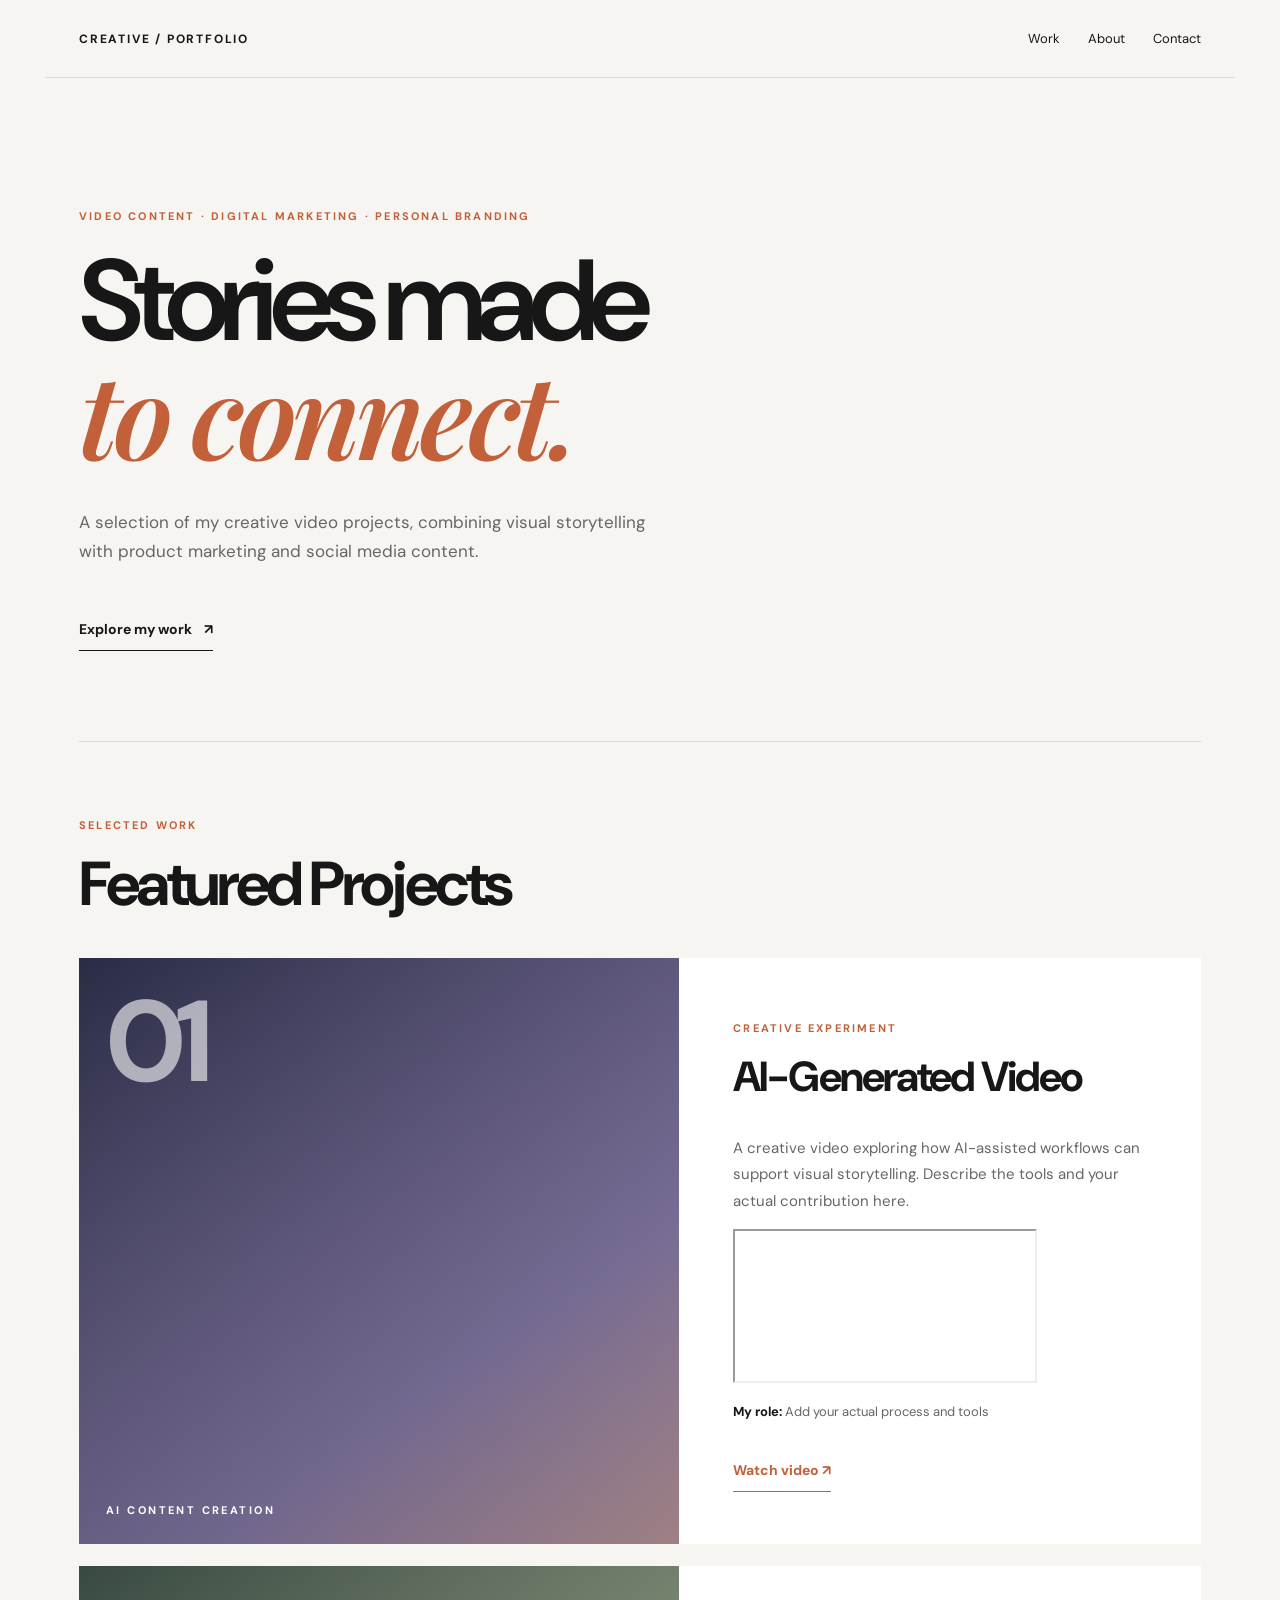
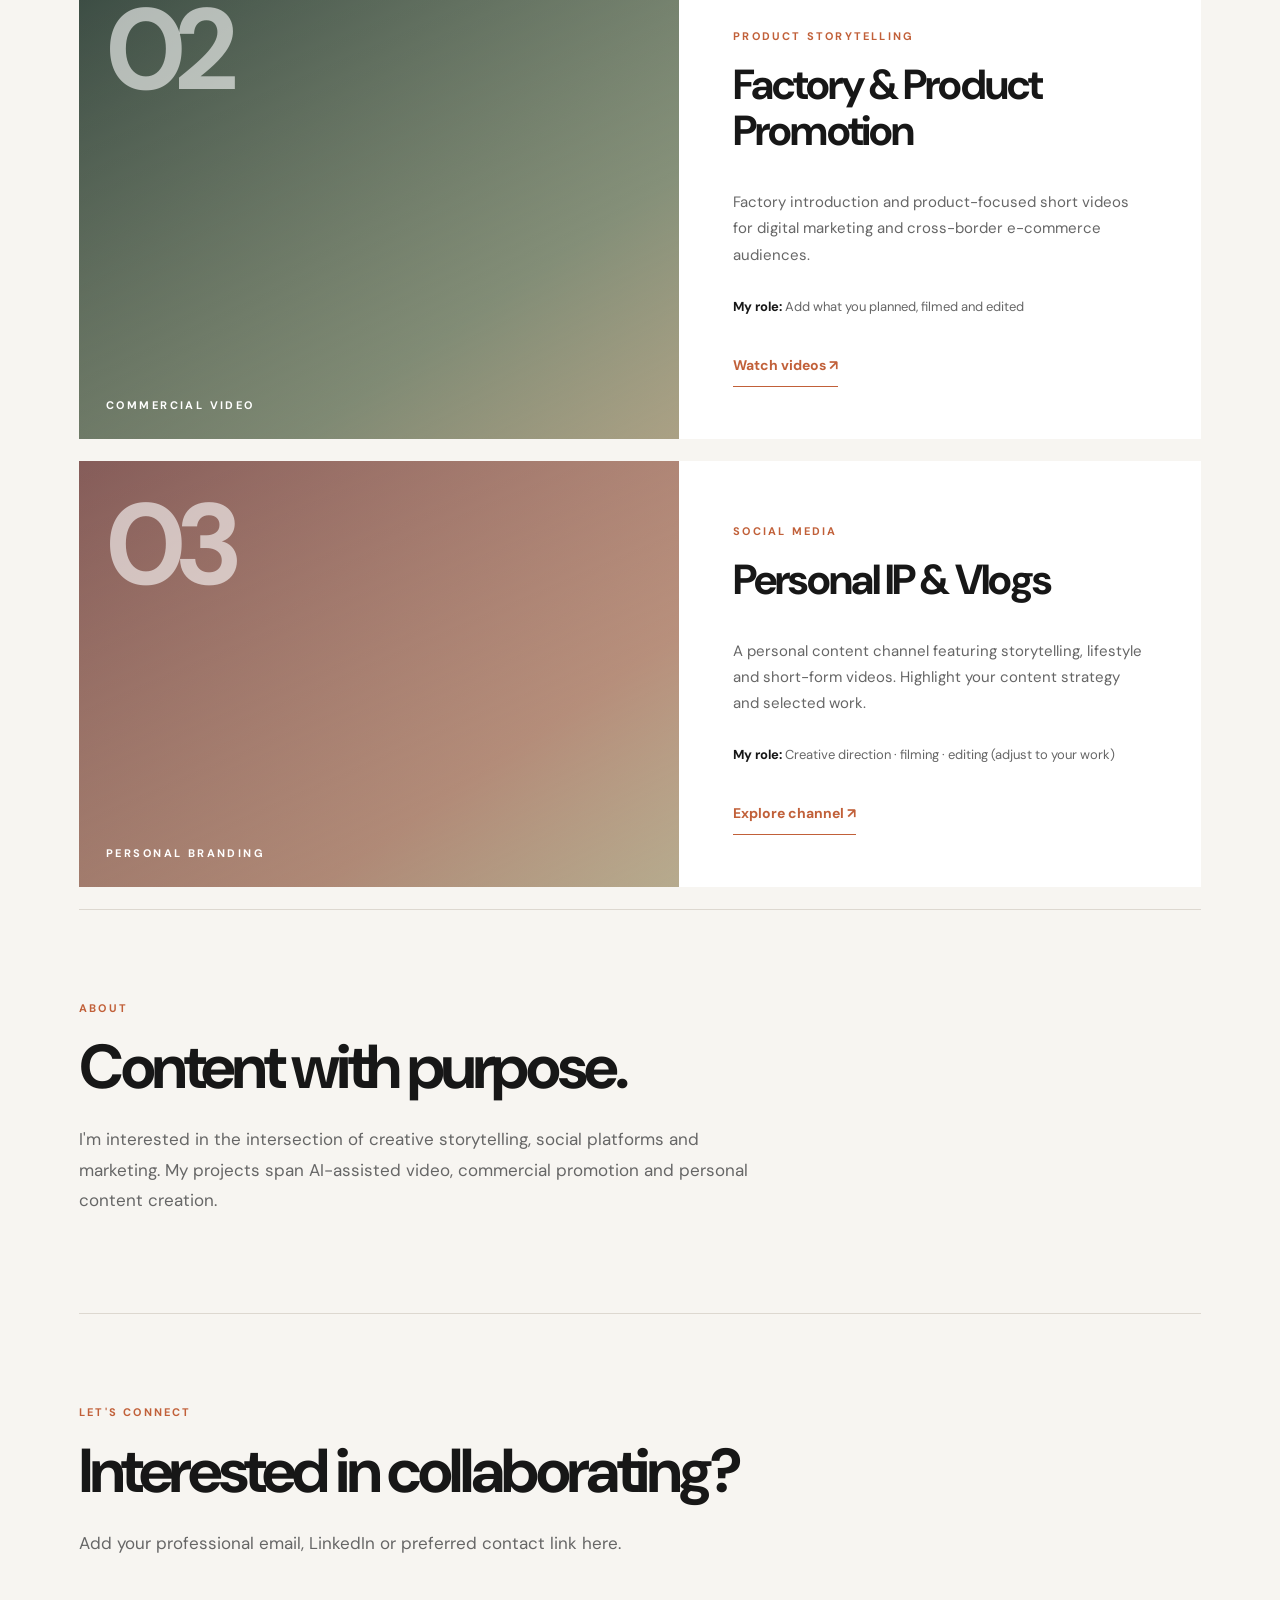
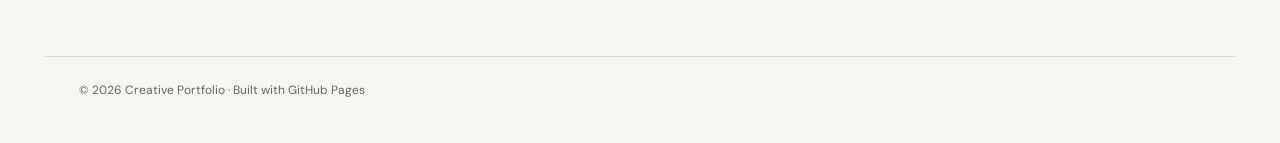
==== index.html @ 2785ecee "Add new project articles and video embeds" ====
<!DOCTYPE html>
<html lang="en">
<head>
<meta charset="UTF-8"><meta name="viewport" content="width=device-width,initial-scale=1">
<meta name="description" content="A portfolio of video content creation, product marketing and personal branding projects.">
<title>Video & Digital Marketing Portfolio</title>
<link rel="stylesheet" href="style.css">
</head>
<body>
<header class="nav"><a class="brand" href="#home">CREATIVE / PORTFOLIO</a><nav><a href="#work">Work</a><a href="#about">About</a><a href="#contact">Contact</a></nav></header>
<main id="home"><section class="hero"><p class="eyebrow">VIDEO CONTENT · DIGITAL MARKETING · PERSONAL BRANDING</p><h1>Stories made<br><em>to connect.</em></h1><p class="lede">A selection of my creative video projects, combining visual storytelling with product marketing and social media content.</p><a class="cta" href="#work">Explore my work <span aria-hidden="true">↗</span></a></section>
<section id="work" class="work"><div class="section-head"><p class="eyebrow">SELECTED WORK</p><h2>Featured Projects</h2></div>
<article class="project"><div class="visual ai"><span class="big-number">01</span><span class="label">AI CONTENT CREATION</span></div><div class="details"><p class="eyebrow">CREATIVE EXPERIMENT</p><h3>AI-Generated Video</h3><p>A creative video exploring how AI-assisted workflows can support visual storytelling. Describe the tools and your actual contribution here.</p>
<div class="video-container">
  <iframe
    src="https://www.youtube.com/embed/uLsxzUAiB4g"
    title="AI-Generated Sci-Fi Video"
    loading="lazy"
    allow="accelerometer; autoplay; clipboard-write; encrypted-media; gyroscope; picture-in-picture; web-share"
    referrerpolicy="strict-origin-when-cross-origin"
    allowfullscreen>
  </iframe>
</div>
<p class="role"><strong>My role:</strong> Add your actual process and tools</p><a class="project-link" href="#" data-placeholder="true">Watch video ↗</a></div></article>
<article class="project"><div class="visual product"><span class="big-number">02</span><span class="label">COMMERCIAL VIDEO</span></div><div class="details"><p class="eyebrow">PRODUCT STORYTELLING</p><h3>Factory & Product Promotion</h3><p>Factory introduction and product-focused short videos for digital marketing and cross-border e-commerce audiences.</p><p class="role"><strong>My role:</strong> Add what you planned, filmed and edited</p><a class="project-link" href="#" data-placeholder="true">Watch videos ↗</a></div></article>
<article class="project"><div class="visual personal"><span class="big-number">03</span><span class="label">PERSONAL BRANDING</span></div><div class="details"><p class="eyebrow">SOCIAL MEDIA</p><h3>Personal IP & Vlogs</h3><p>A personal content channel featuring storytelling, lifestyle and short-form videos. Highlight your content strategy and selected work.</p><p class="role"><strong>My role:</strong> Creative direction · filming · editing (adjust to your work)</p><a class="project-link" href="#" data-placeholder="true">Explore channel ↗</a></div></article>
</section>
<section id="about" class="about"><p class="eyebrow">ABOUT</p><h2>Content with purpose.</h2><p>I'm interested in the intersection of creative storytelling, social platforms and marketing. My projects span AI-assisted video, commercial promotion and personal content creation.</p></section>
<section id="contact" class="contact"><p class="eyebrow">LET'S CONNECT</p><h2>Interested in collaborating?</h2><p>Add your professional email, LinkedIn or preferred contact link here.</p></section></main>
<footer>© <span id="year">2026</span> Creative Portfolio · Built with GitHub Pages</footer>
<script>document.getElementById('year').textContent=new Date().getFullYear();document.querySelectorAll('[data-placeholder]').forEach(a=>a.addEventListener('click',e=>{e.preventDefault();alert('Replace this link with your real video or profile URL in index.html.')}));</script>
</body></html>
---- style.css ----
@import url('https://fonts.googleapis.com/css2?family=DM+Sans:wght@400;500;600;700&family=Playfair+Display:ital,wght@1,600&display=swap');
:root{--ink:#171717;--muted:#666;--bg:#f7f5f1;--line:#ddd8d0;--accent:#c16039}*{box-sizing:border-box}html{scroll-behavior:smooth}body{margin:0;background:var(--bg);color:var(--ink);font-family:'DM Sans',Arial,sans-serif}a{color:inherit;text-decoration:none}.nav{max-width:1190px;margin:auto;display:flex;justify-content:space-between;align-items:center;padding:30px 34px;border-bottom:1px solid var(--line)}.brand{font-weight:700;letter-spacing:.15em;font-size:12px}.nav nav{display:flex;gap:28px;font-size:13px}main{max-width:1190px;margin:auto;padding:0 34px}.hero{min-height:570px;padding:120px 0 90px}.eyebrow{font-size:11px;letter-spacing:.2em;font-weight:700;color:var(--accent)}h1{font-size:clamp(68px,9vw,132px);line-height:.96;letter-spacing:-.075em;margin:23px 0 32px;font-weight:600}h1 em{font-family:'Playfair Display',Georgia,serif;font-weight:600;letter-spacing:-.045em;color:var(--accent)}.lede{max-width:580px;color:var(--muted);font-size:17px;line-height:1.7}.cta,.project-link{display:inline-flex;gap:12px;border-bottom:1px solid currentColor;padding:12px 0;font-size:14px;font-weight:700}.cta{margin-top:25px}.section-head{border-top:1px solid var(--line);padding-top:65px;margin-bottom:34px}h2{font-size:clamp(35px,5vw,62px);letter-spacing:-.055em;margin:6px 0 0}.project{display:grid;grid-template-columns:1.15fr 1fr;min-height:370px;background:#fff;margin-bottom:22px}.visual{min-height:370px;display:flex;flex-direction:column;justify-content:space-between;padding:27px;position:relative;overflow:hidden;background-size:cover;background-position:center}.visual:after{content:'';position:absolute;inset:0;background:linear-gradient(160deg,transparent,rgba(0,0,0,.24));pointer-events:none}.ai{background:linear-gradient(145deg,#292c45,#8b7eac 68%,#d0a8ad)}.product{background:linear-gradient(145deg,#384941,#9ca98e 70%,#e0d3ae)}.personal{background:linear-gradient(145deg,#855c59,#d7a891 70%,#efe0ba)}.big-number{font-size:115px;font-weight:700;letter-spacing:-.09em;line-height:1;color:#ffffff99;z-index:1}.label{font-size:11px;letter-spacing:.22em;color:#fff;font-weight:700;z-index:1}.details{padding:52px 54px;display:flex;flex-direction:column;align-items:start;justify-content:center}.details h3{font-size:clamp(29px,3.5vw,42px);line-height:1.1;letter-spacing:-.045em;margin:8px 0 20px}.details p:not(.eyebrow){font-size:15px;line-height:1.75;color:var(--muted)}.details .role{font-size:13px!important}.details .role strong{color:var(--ink)}.project-link{color:var(--accent);margin-top:12px}.about,.contact{border-top:1px solid var(--line);padding:80px 0}.about>p:last-child,.contact>p:last-child{max-width:670px;color:var(--muted);font-size:17px;line-height:1.8}footer{max-width:1190px;margin:auto;padding:25px 34px 45px;font-size:12px;color:var(--muted);border-top:1px solid var(--line)}@media(max-width:720px){.nav{padding:20px}.nav nav{gap:13px}.brand{font-size:10px}main{padding:0 20px}.hero{padding:75px 0;min-height:auto}h1{font-size:68px}.project{grid-template-columns:1fr}.visual{min-height:275px}.details{padding:30px 25px}.about,.contact{padding:55px 0}footer{padding:25px 20px}}
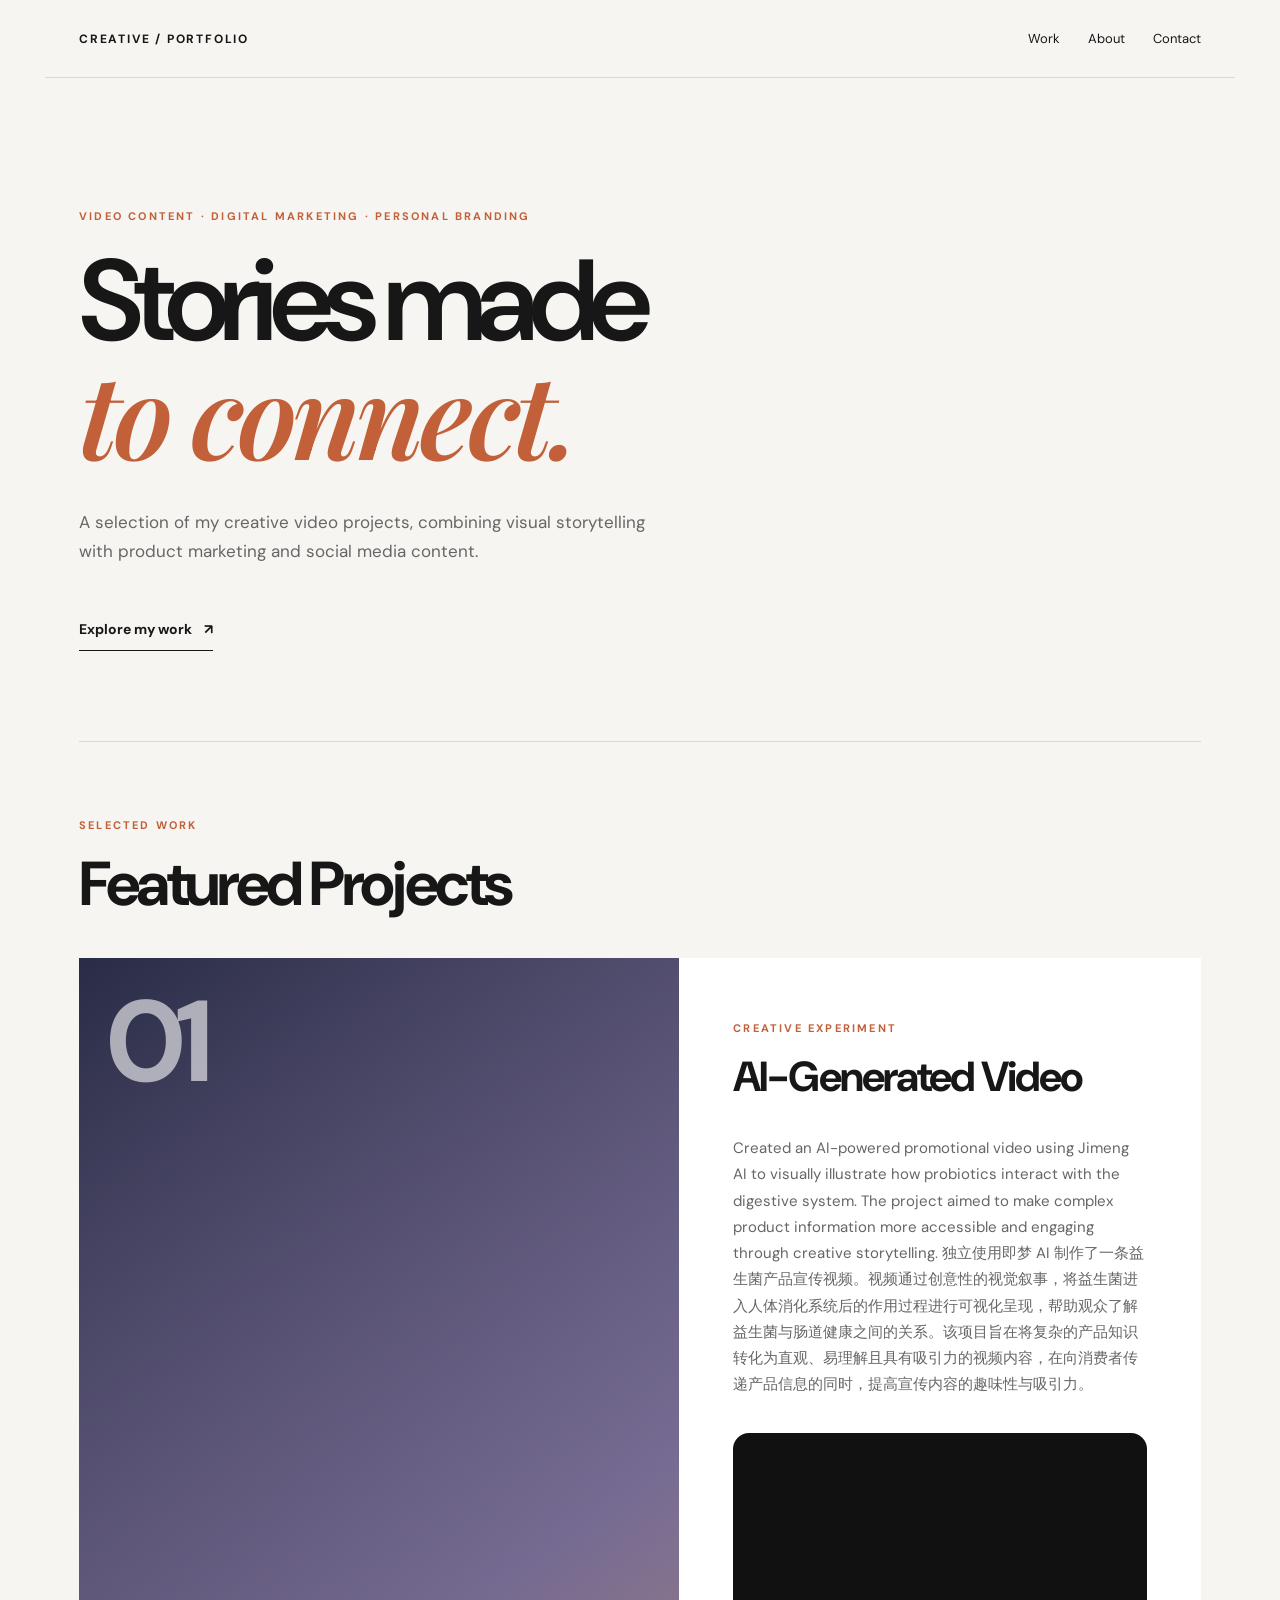
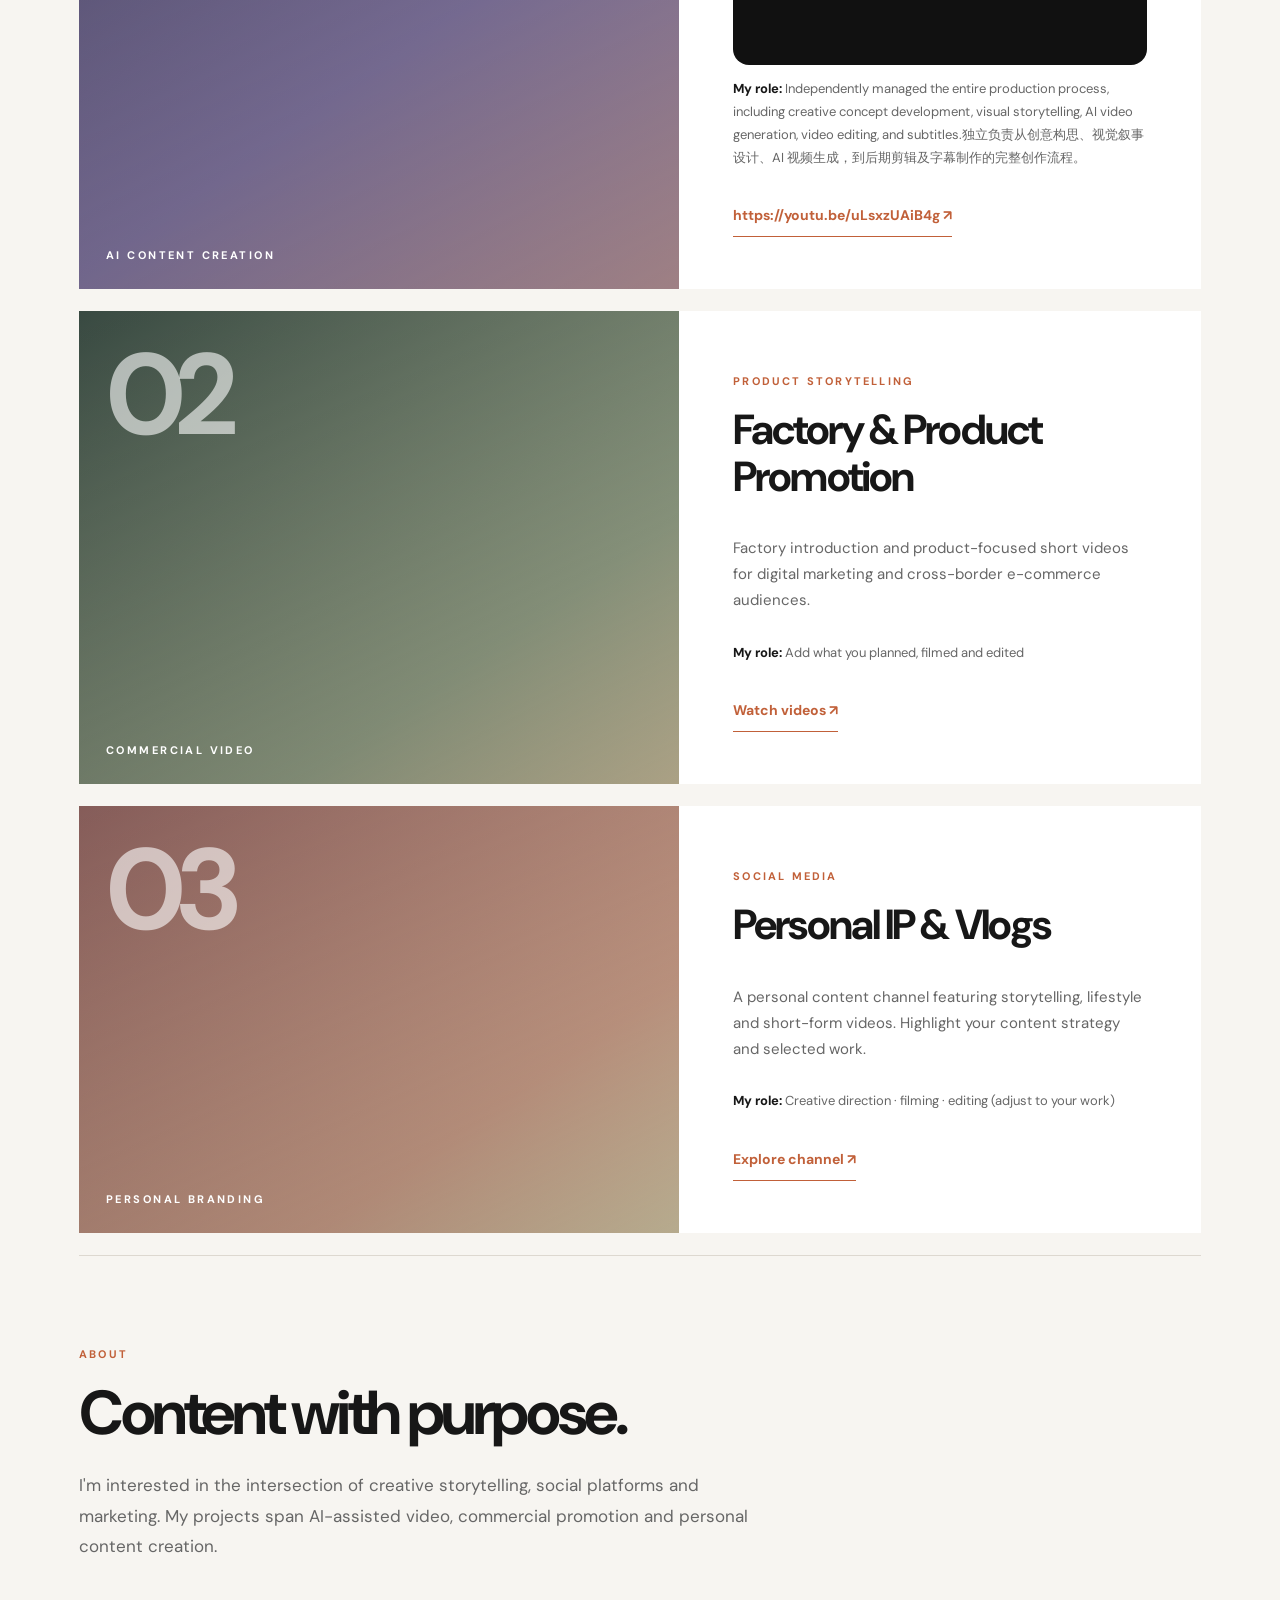
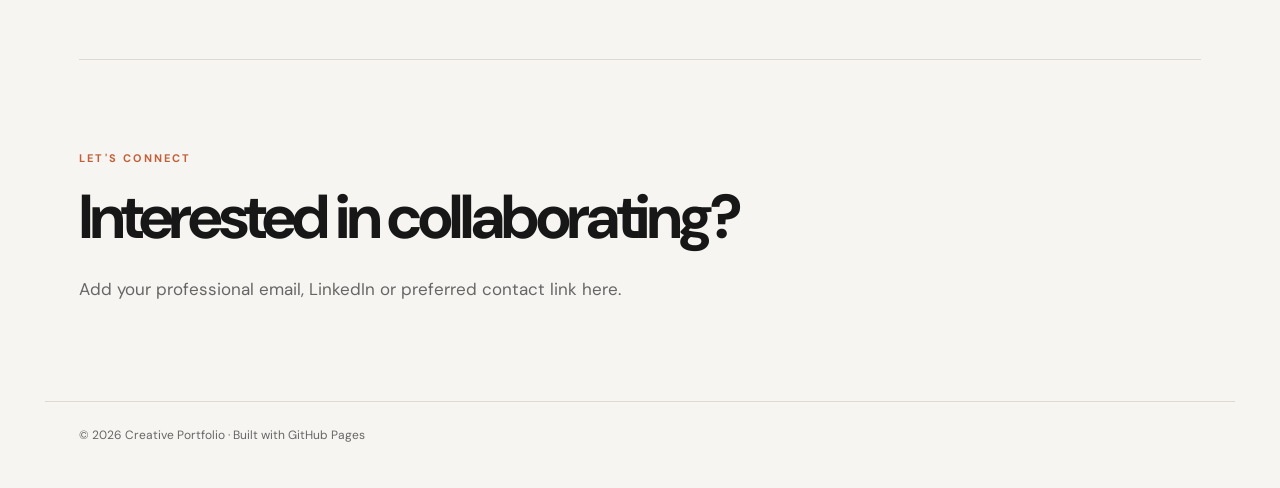
==== commit c38783db: "Revise AI-generated video project details Updated project details for AI-generated video, including " ====
--- a/index.html
+++ b/index.html
@@ -10,18 +10,18 @@
 <header class="nav"><a class="brand" href="#home">CREATIVE / PORTFOLIO</a><nav><a href="#work">Work</a><a href="#about">About</a><a href="#contact">Contact</a></nav></header>
 <main id="home"><section class="hero"><p class="eyebrow">VIDEO CONTENT · DIGITAL MARKETING · PERSONAL BRANDING</p><h1>Stories made<br><em>to connect.</em></h1><p class="lede">A selection of my creative video projects, combining visual storytelling with product marketing and social media content.</p><a class="cta" href="#work">Explore my work <span aria-hidden="true">↗</span></a></section>
 <section id="work" class="work"><div class="section-head"><p class="eyebrow">SELECTED WORK</p><h2>Featured Projects</h2></div>
-<article class="project"><div class="visual ai"><span class="big-number">01</span><span class="label">AI CONTENT CREATION</span></div><div class="details"><p class="eyebrow">CREATIVE EXPERIMENT</p><h3>AI-Generated Video</h3><p>A creative video exploring how AI-assisted workflows can support visual storytelling. Describe the tools and your actual contribution here.</p>
+<article class="project"><div class="visual ai"><span class="big-number">01</span><span class="label">AI CONTENT CREATION</span></div><div class="details"><p class="eyebrow">CREATIVE EXPERIMENT</p><h3>AI-Generated Video</h3><p>Created an AI-powered promotional video using Jimeng AI to visually illustrate how probiotics interact with the digestive system. The project aimed to make complex product information more accessible and engaging through creative storytelling. 独立使用即梦 AI 制作了一条益生菌产品宣传视频。视频通过创意性的视觉叙事，将益生菌进入人体消化系统后的作用过程进行可视化呈现，帮助观众了解益生菌与肠道健康之间的关系。该项目旨在将复杂的产品知识转化为直观、易理解且具有吸引力的视频内容，在向消费者传递产品信息的同时，提高宣传内容的趣味性与吸引力。</p>
 <div class="video-container">
   <iframe
     src="https://www.youtube.com/embed/uLsxzUAiB4g"
-    title="AI-Generated Sci-Fi Video"
+    title="AI-Powered Probiotic Product Video"
     loading="lazy"
     allow="accelerometer; autoplay; clipboard-write; encrypted-media; gyroscope; picture-in-picture; web-share"
     referrerpolicy="strict-origin-when-cross-origin"
     allowfullscreen>
   </iframe>
 </div>
-<p class="role"><strong>My role:</strong> Add your actual process and tools</p><a class="project-link" href="#" data-placeholder="true">Watch video ↗</a></div></article>
+<p class="role"><strong>My role:</strong> Independently managed the entire production process, including creative concept development, visual storytelling, AI video generation, video editing, and subtitles.独立负责从创意构思、视觉叙事设计、AI 视频生成，到后期剪辑及字幕制作的完整创作流程。</p><a class="project-link" href="#" data-placeholder="true">https://youtu.be/uLsxzUAiB4g ↗</a></div></article>
 <article class="project"><div class="visual product"><span class="big-number">02</span><span class="label">COMMERCIAL VIDEO</span></div><div class="details"><p class="eyebrow">PRODUCT STORYTELLING</p><h3>Factory & Product Promotion</h3><p>Factory introduction and product-focused short videos for digital marketing and cross-border e-commerce audiences.</p><p class="role"><strong>My role:</strong> Add what you planned, filmed and edited</p><a class="project-link" href="#" data-placeholder="true">Watch videos ↗</a></div></article>
 <article class="project"><div class="visual personal"><span class="big-number">03</span><span class="label">PERSONAL BRANDING</span></div><div class="details"><p class="eyebrow">SOCIAL MEDIA</p><h3>Personal IP & Vlogs</h3><p>A personal content channel featuring storytelling, lifestyle and short-form videos. Highlight your content strategy and selected work.</p><p class="role"><strong>My role:</strong> Creative direction · filming · editing (adjust to your work)</p><a class="project-link" href="#" data-placeholder="true">Explore channel ↗</a></div></article>
 </section>
--- a/style.css
+++ b/style.css
@@ -1,2 +1,17 @@
 @import url('https://fonts.googleapis.com/css2?family=DM+Sans:wght@400;500;600;700&family=Playfair+Display:ital,wght@1,600&display=swap');
 :root{--ink:#171717;--muted:#666;--bg:#f7f5f1;--line:#ddd8d0;--accent:#c16039}*{box-sizing:border-box}html{scroll-behavior:smooth}body{margin:0;background:var(--bg);color:var(--ink);font-family:'DM Sans',Arial,sans-serif}a{color:inherit;text-decoration:none}.nav{max-width:1190px;margin:auto;display:flex;justify-content:space-between;align-items:center;padding:30px 34px;border-bottom:1px solid var(--line)}.brand{font-weight:700;letter-spacing:.15em;font-size:12px}.nav nav{display:flex;gap:28px;font-size:13px}main{max-width:1190px;margin:auto;padding:0 34px}.hero{min-height:570px;padding:120px 0 90px}.eyebrow{font-size:11px;letter-spacing:.2em;font-weight:700;color:var(--accent)}h1{font-size:clamp(68px,9vw,132px);line-height:.96;letter-spacing:-.075em;margin:23px 0 32px;font-weight:600}h1 em{font-family:'Playfair Display',Georgia,serif;font-weight:600;letter-spacing:-.045em;color:var(--accent)}.lede{max-width:580px;color:var(--muted);font-size:17px;line-height:1.7}.cta,.project-link{display:inline-flex;gap:12px;border-bottom:1px solid currentColor;padding:12px 0;font-size:14px;font-weight:700}.cta{margin-top:25px}.section-head{border-top:1px solid var(--line);padding-top:65px;margin-bottom:34px}h2{font-size:clamp(35px,5vw,62px);letter-spacing:-.055em;margin:6px 0 0}.project{display:grid;grid-template-columns:1.15fr 1fr;min-height:370px;background:#fff;margin-bottom:22px}.visual{min-height:370px;display:flex;flex-direction:column;justify-content:space-between;padding:27px;position:relative;overflow:hidden;background-size:cover;background-position:center}.visual:after{content:'';position:absolute;inset:0;background:linear-gradient(160deg,transparent,rgba(0,0,0,.24));pointer-events:none}.ai{background:linear-gradient(145deg,#292c45,#8b7eac 68%,#d0a8ad)}.product{background:linear-gradient(145deg,#384941,#9ca98e 70%,#e0d3ae)}.personal{background:linear-gradient(145deg,#855c59,#d7a891 70%,#efe0ba)}.big-number{font-size:115px;font-weight:700;letter-spacing:-.09em;line-height:1;color:#ffffff99;z-index:1}.label{font-size:11px;letter-spacing:.22em;color:#fff;font-weight:700;z-index:1}.details{padding:52px 54px;display:flex;flex-direction:column;align-items:start;justify-content:center}.details h3{font-size:clamp(29px,3.5vw,42px);line-height:1.1;letter-spacing:-.045em;margin:8px 0 20px}.details p:not(.eyebrow){font-size:15px;line-height:1.75;color:var(--muted)}.details .role{font-size:13px!important}.details .role strong{color:var(--ink)}.project-link{color:var(--accent);margin-top:12px}.about,.contact{border-top:1px solid var(--line);padding:80px 0}.about>p:last-child,.contact>p:last-child{max-width:670px;color:var(--muted);font-size:17px;line-height:1.8}footer{max-width:1190px;margin:auto;padding:25px 34px 45px;font-size:12px;color:var(--muted);border-top:1px solid var(--line)}@media(max-width:720px){.nav{padding:20px}.nav nav{gap:13px}.brand{font-size:10px}main{padding:0 20px}.hero{padding:75px 0;min-height:auto}h1{font-size:68px}.project{grid-template-columns:1fr}.visual{min-height:275px}.details{padding:30px 25px}.about,.contact{padding:55px 0}footer{padding:25px 20px}}
+.video-container {
+  width: 100%;
+  aspect-ratio: 16 / 9;
+  overflow: hidden;
+  border-radius: 16px;
+  background: #111;
+  margin-top: 20px;
+}
+
+.video-container iframe {
+  display: block;
+  width: 100%;
+  height: 100%;
+  border: 0;
+}
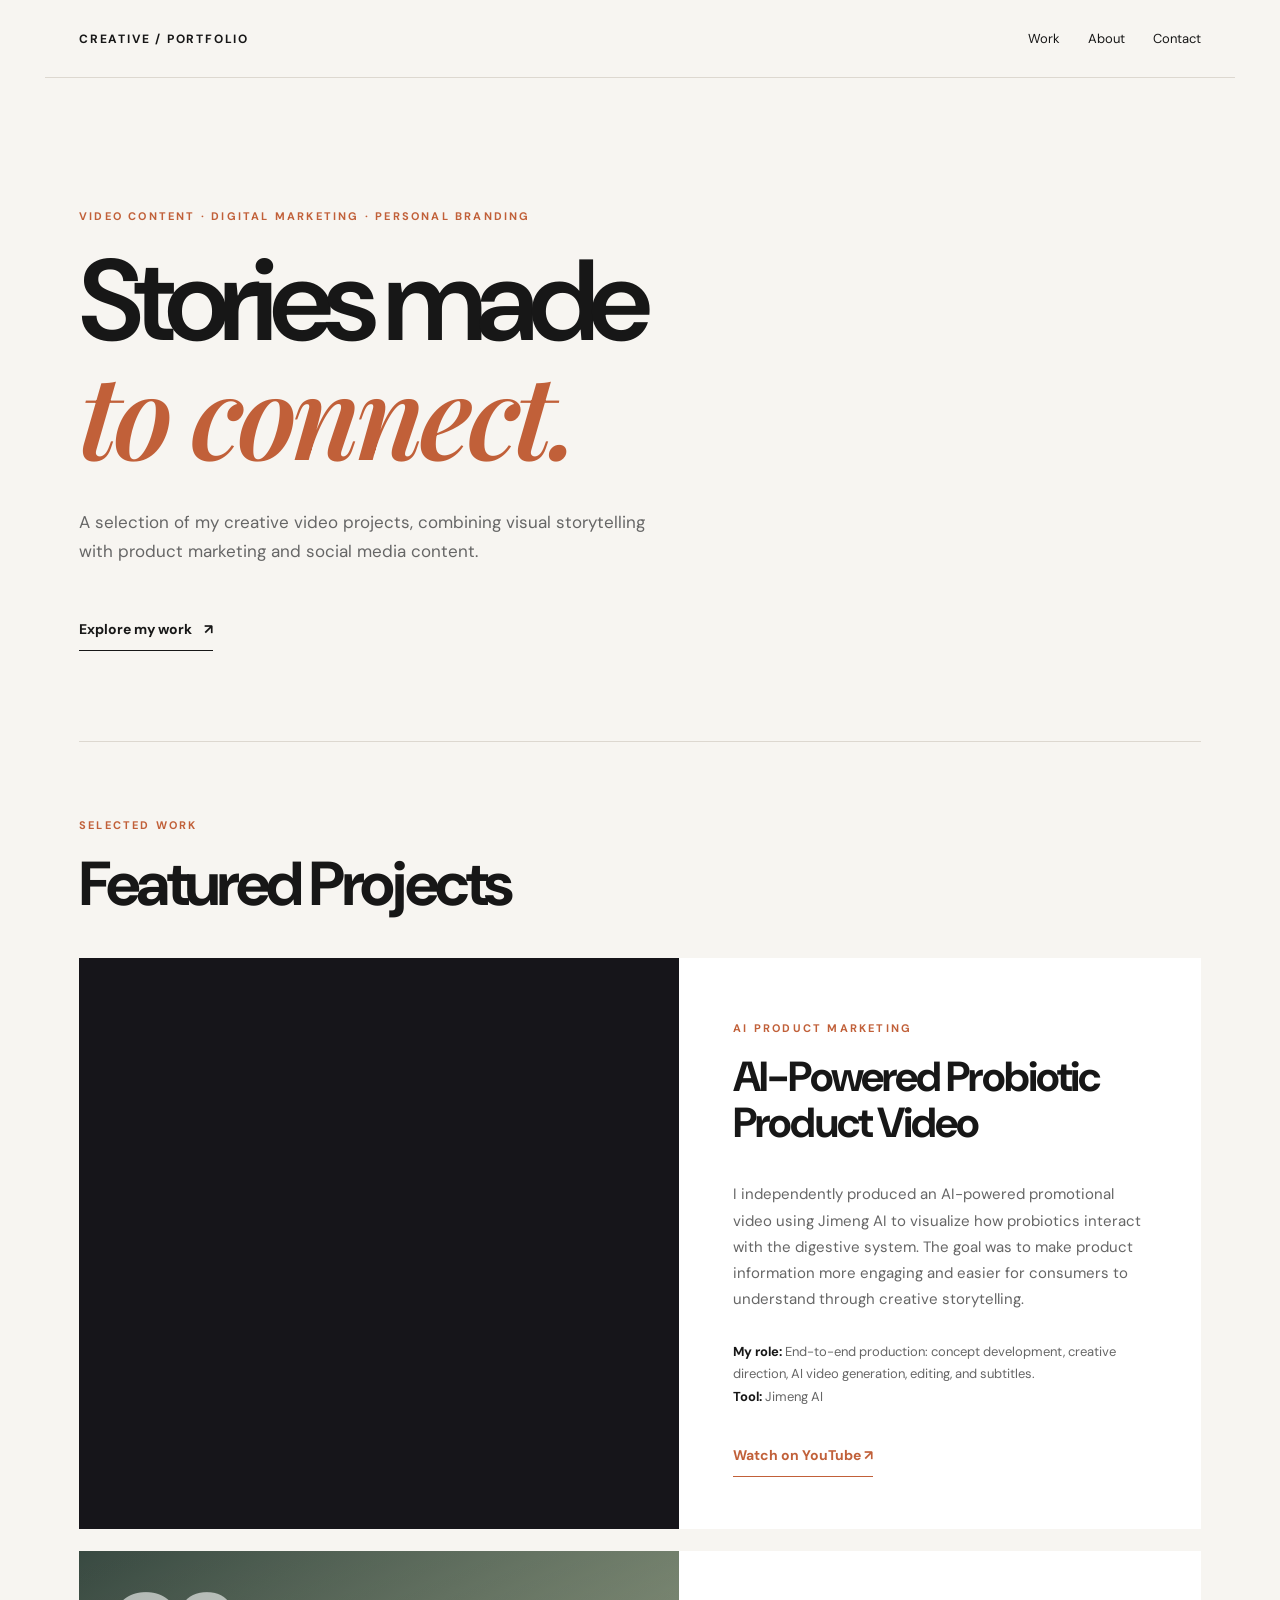
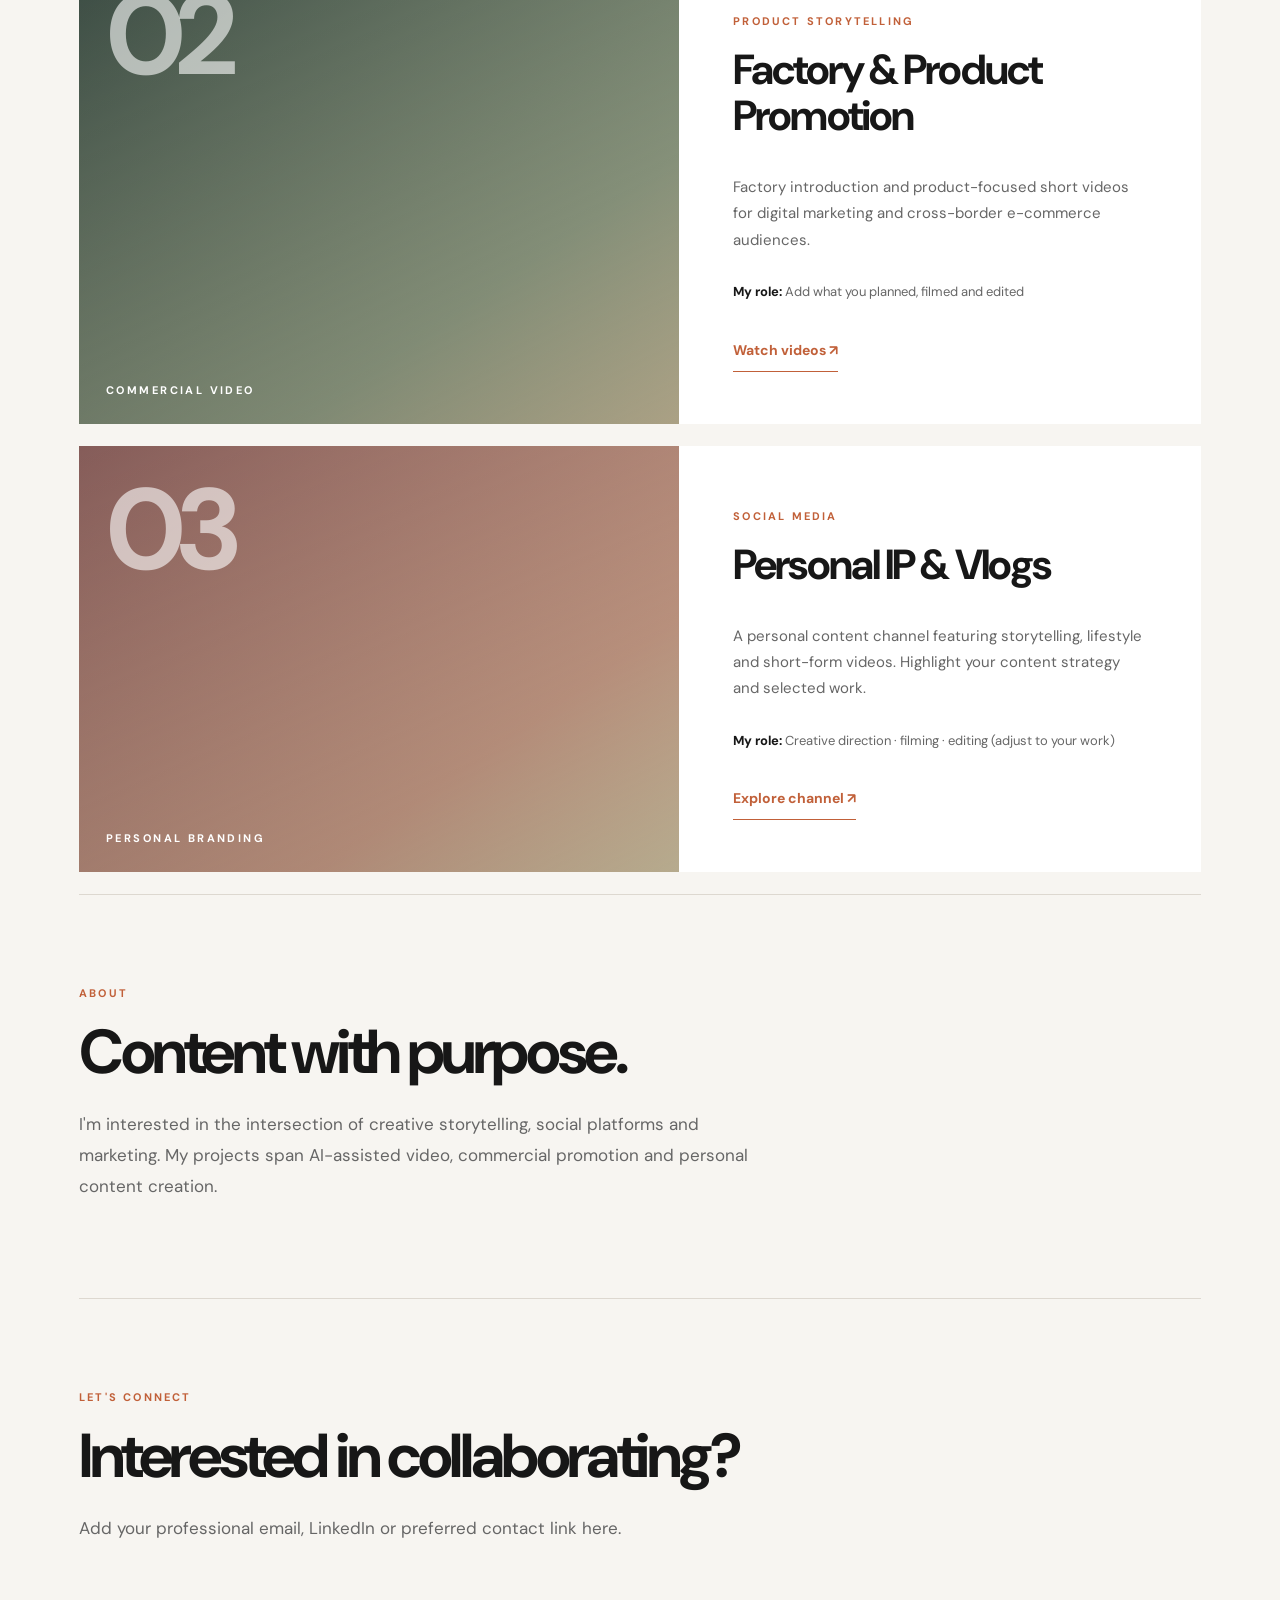
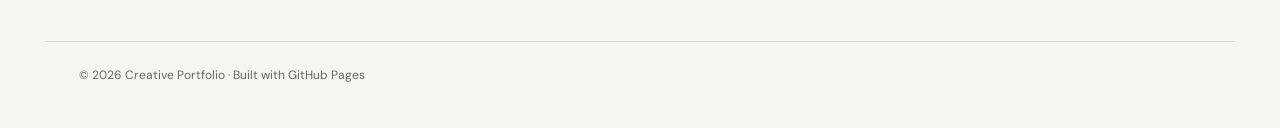
==== commit 7ef4dc4b: "Add files via upload" ====
--- a/index.html
+++ b/index.html
@@ -10,18 +10,24 @@
 <header class="nav"><a class="brand" href="#home">CREATIVE / PORTFOLIO</a><nav><a href="#work">Work</a><a href="#about">About</a><a href="#contact">Contact</a></nav></header>
 <main id="home"><section class="hero"><p class="eyebrow">VIDEO CONTENT · DIGITAL MARKETING · PERSONAL BRANDING</p><h1>Stories made<br><em>to connect.</em></h1><p class="lede">A selection of my creative video projects, combining visual storytelling with product marketing and social media content.</p><a class="cta" href="#work">Explore my work <span aria-hidden="true">↗</span></a></section>
 <section id="work" class="work"><div class="section-head"><p class="eyebrow">SELECTED WORK</p><h2>Featured Projects</h2></div>
-<article class="project"><div class="visual ai"><span class="big-number">01</span><span class="label">AI CONTENT CREATION</span></div><div class="details"><p class="eyebrow">CREATIVE EXPERIMENT</p><h3>AI-Generated Video</h3><p>Created an AI-powered promotional video using Jimeng AI to visually illustrate how probiotics interact with the digestive system. The project aimed to make complex product information more accessible and engaging through creative storytelling. 独立使用即梦 AI 制作了一条益生菌产品宣传视频。视频通过创意性的视觉叙事，将益生菌进入人体消化系统后的作用过程进行可视化呈现，帮助观众了解益生菌与肠道健康之间的关系。该项目旨在将复杂的产品知识转化为直观、易理解且具有吸引力的视频内容，在向消费者传递产品信息的同时，提高宣传内容的趣味性与吸引力。</p>
-<div class="video-container">
-  <iframe
-    src="https://www.youtube.com/embed/uLsxzUAiB4g"
-    title="AI-Powered Probiotic Product Video"
-    loading="lazy"
-    allow="accelerometer; autoplay; clipboard-write; encrypted-media; gyroscope; picture-in-picture; web-share"
-    referrerpolicy="strict-origin-when-cross-origin"
-    allowfullscreen>
-  </iframe>
-</div>
-<p class="role"><strong>My role:</strong> Independently managed the entire production process, including creative concept development, visual storytelling, AI video generation, video editing, and subtitles.独立负责从创意构思、视觉叙事设计、AI 视频生成，到后期剪辑及字幕制作的完整创作流程。</p><a class="project-link" href="#" data-placeholder="true">https://youtu.be/uLsxzUAiB4g ↗</a></div></article>
+<article class="project project-featured">
+  <div class="visual ai ai-video-feature">
+    <iframe
+      src="https://www.youtube.com/embed/uLsxzUAiB4g"
+      title="AI-Powered Probiotic Product Video"
+      loading="lazy"
+      referrerpolicy="strict-origin-when-cross-origin"
+      allow="accelerometer; autoplay; clipboard-write; encrypted-media; gyroscope; picture-in-picture; web-share"
+      allowfullscreen></iframe>
+  </div>
+  <div class="details">
+    <p class="eyebrow">AI PRODUCT MARKETING</p>
+    <h3>AI-Powered Probiotic Product Video</h3>
+    <p>I independently produced an AI-powered promotional video using Jimeng AI to visualize how probiotics interact with the digestive system. The goal was to make product information more engaging and easier for consumers to understand through creative storytelling.</p>
+    <p class="role"><strong>My role:</strong> End-to-end production: concept development, creative direction, AI video generation, editing, and subtitles.<br><strong>Tool:</strong> Jimeng AI</p>
+    <a class="project-link" href="https://youtu.be/uLsxzUAiB4g" target="_blank" rel="noopener noreferrer">Watch on YouTube ↗</a>
+  </div>
+</article>
 <article class="project"><div class="visual product"><span class="big-number">02</span><span class="label">COMMERCIAL VIDEO</span></div><div class="details"><p class="eyebrow">PRODUCT STORYTELLING</p><h3>Factory & Product Promotion</h3><p>Factory introduction and product-focused short videos for digital marketing and cross-border e-commerce audiences.</p><p class="role"><strong>My role:</strong> Add what you planned, filmed and edited</p><a class="project-link" href="#" data-placeholder="true">Watch videos ↗</a></div></article>
 <article class="project"><div class="visual personal"><span class="big-number">03</span><span class="label">PERSONAL BRANDING</span></div><div class="details"><p class="eyebrow">SOCIAL MEDIA</p><h3>Personal IP & Vlogs</h3><p>A personal content channel featuring storytelling, lifestyle and short-form videos. Highlight your content strategy and selected work.</p><p class="role"><strong>My role:</strong> Creative direction · filming · editing (adjust to your work)</p><a class="project-link" href="#" data-placeholder="true">Explore channel ↗</a></div></article>
 </section>
--- a/style.css
+++ b/style.css
@@ -1,17 +1,22 @@
 @import url('https://fonts.googleapis.com/css2?family=DM+Sans:wght@400;500;600;700&family=Playfair+Display:ital,wght@1,600&display=swap');
 :root{--ink:#171717;--muted:#666;--bg:#f7f5f1;--line:#ddd8d0;--accent:#c16039}*{box-sizing:border-box}html{scroll-behavior:smooth}body{margin:0;background:var(--bg);color:var(--ink);font-family:'DM Sans',Arial,sans-serif}a{color:inherit;text-decoration:none}.nav{max-width:1190px;margin:auto;display:flex;justify-content:space-between;align-items:center;padding:30px 34px;border-bottom:1px solid var(--line)}.brand{font-weight:700;letter-spacing:.15em;font-size:12px}.nav nav{display:flex;gap:28px;font-size:13px}main{max-width:1190px;margin:auto;padding:0 34px}.hero{min-height:570px;padding:120px 0 90px}.eyebrow{font-size:11px;letter-spacing:.2em;font-weight:700;color:var(--accent)}h1{font-size:clamp(68px,9vw,132px);line-height:.96;letter-spacing:-.075em;margin:23px 0 32px;font-weight:600}h1 em{font-family:'Playfair Display',Georgia,serif;font-weight:600;letter-spacing:-.045em;color:var(--accent)}.lede{max-width:580px;color:var(--muted);font-size:17px;line-height:1.7}.cta,.project-link{display:inline-flex;gap:12px;border-bottom:1px solid currentColor;padding:12px 0;font-size:14px;font-weight:700}.cta{margin-top:25px}.section-head{border-top:1px solid var(--line);padding-top:65px;margin-bottom:34px}h2{font-size:clamp(35px,5vw,62px);letter-spacing:-.055em;margin:6px 0 0}.project{display:grid;grid-template-columns:1.15fr 1fr;min-height:370px;background:#fff;margin-bottom:22px}.visual{min-height:370px;display:flex;flex-direction:column;justify-content:space-between;padding:27px;position:relative;overflow:hidden;background-size:cover;background-position:center}.visual:after{content:'';position:absolute;inset:0;background:linear-gradient(160deg,transparent,rgba(0,0,0,.24));pointer-events:none}.ai{background:linear-gradient(145deg,#292c45,#8b7eac 68%,#d0a8ad)}.product{background:linear-gradient(145deg,#384941,#9ca98e 70%,#e0d3ae)}.personal{background:linear-gradient(145deg,#855c59,#d7a891 70%,#efe0ba)}.big-number{font-size:115px;font-weight:700;letter-spacing:-.09em;line-height:1;color:#ffffff99;z-index:1}.label{font-size:11px;letter-spacing:.22em;color:#fff;font-weight:700;z-index:1}.details{padding:52px 54px;display:flex;flex-direction:column;align-items:start;justify-content:center}.details h3{font-size:clamp(29px,3.5vw,42px);line-height:1.1;letter-spacing:-.045em;margin:8px 0 20px}.details p:not(.eyebrow){font-size:15px;line-height:1.75;color:var(--muted)}.details .role{font-size:13px!important}.details .role strong{color:var(--ink)}.project-link{color:var(--accent);margin-top:12px}.about,.contact{border-top:1px solid var(--line);padding:80px 0}.about>p:last-child,.contact>p:last-child{max-width:670px;color:var(--muted);font-size:17px;line-height:1.8}footer{max-width:1190px;margin:auto;padding:25px 34px 45px;font-size:12px;color:var(--muted);border-top:1px solid var(--line)}@media(max-width:720px){.nav{padding:20px}.nav nav{gap:13px}.brand{font-size:10px}main{padding:0 20px}.hero{padding:75px 0;min-height:auto}h1{font-size:68px}.project{grid-template-columns:1fr}.visual{min-height:275px}.details{padding:30px 25px}.about,.contact{padding:55px 0}footer{padding:25px 20px}}
-.video-container {
-  width: 100%;
-  aspect-ratio: 16 / 9;
-  overflow: hidden;
-  border-radius: 16px;
-  background: #111;
-  margin-top: 20px;
+
+/* Featured project: the actual video fills the large left panel. */
+.project-featured .ai-video-feature {
+  min-height: 370px;
+  padding: 0;
+  display: block;
+  background: #16151a;
 }
-
-.video-container iframe {
+.project-featured .ai-video-feature::after { display: none; }
+.project-featured .ai-video-feature iframe {
   display: block;
   width: 100%;
   height: 100%;
+  min-height: 370px;
   border: 0;
 }
+@media (max-width: 720px) {
+  .project-featured .ai-video-feature { min-height: 0; aspect-ratio: 16 / 9; }
+  .project-featured .ai-video-feature iframe { min-height: 0; aspect-ratio: 16 / 9; }
+}
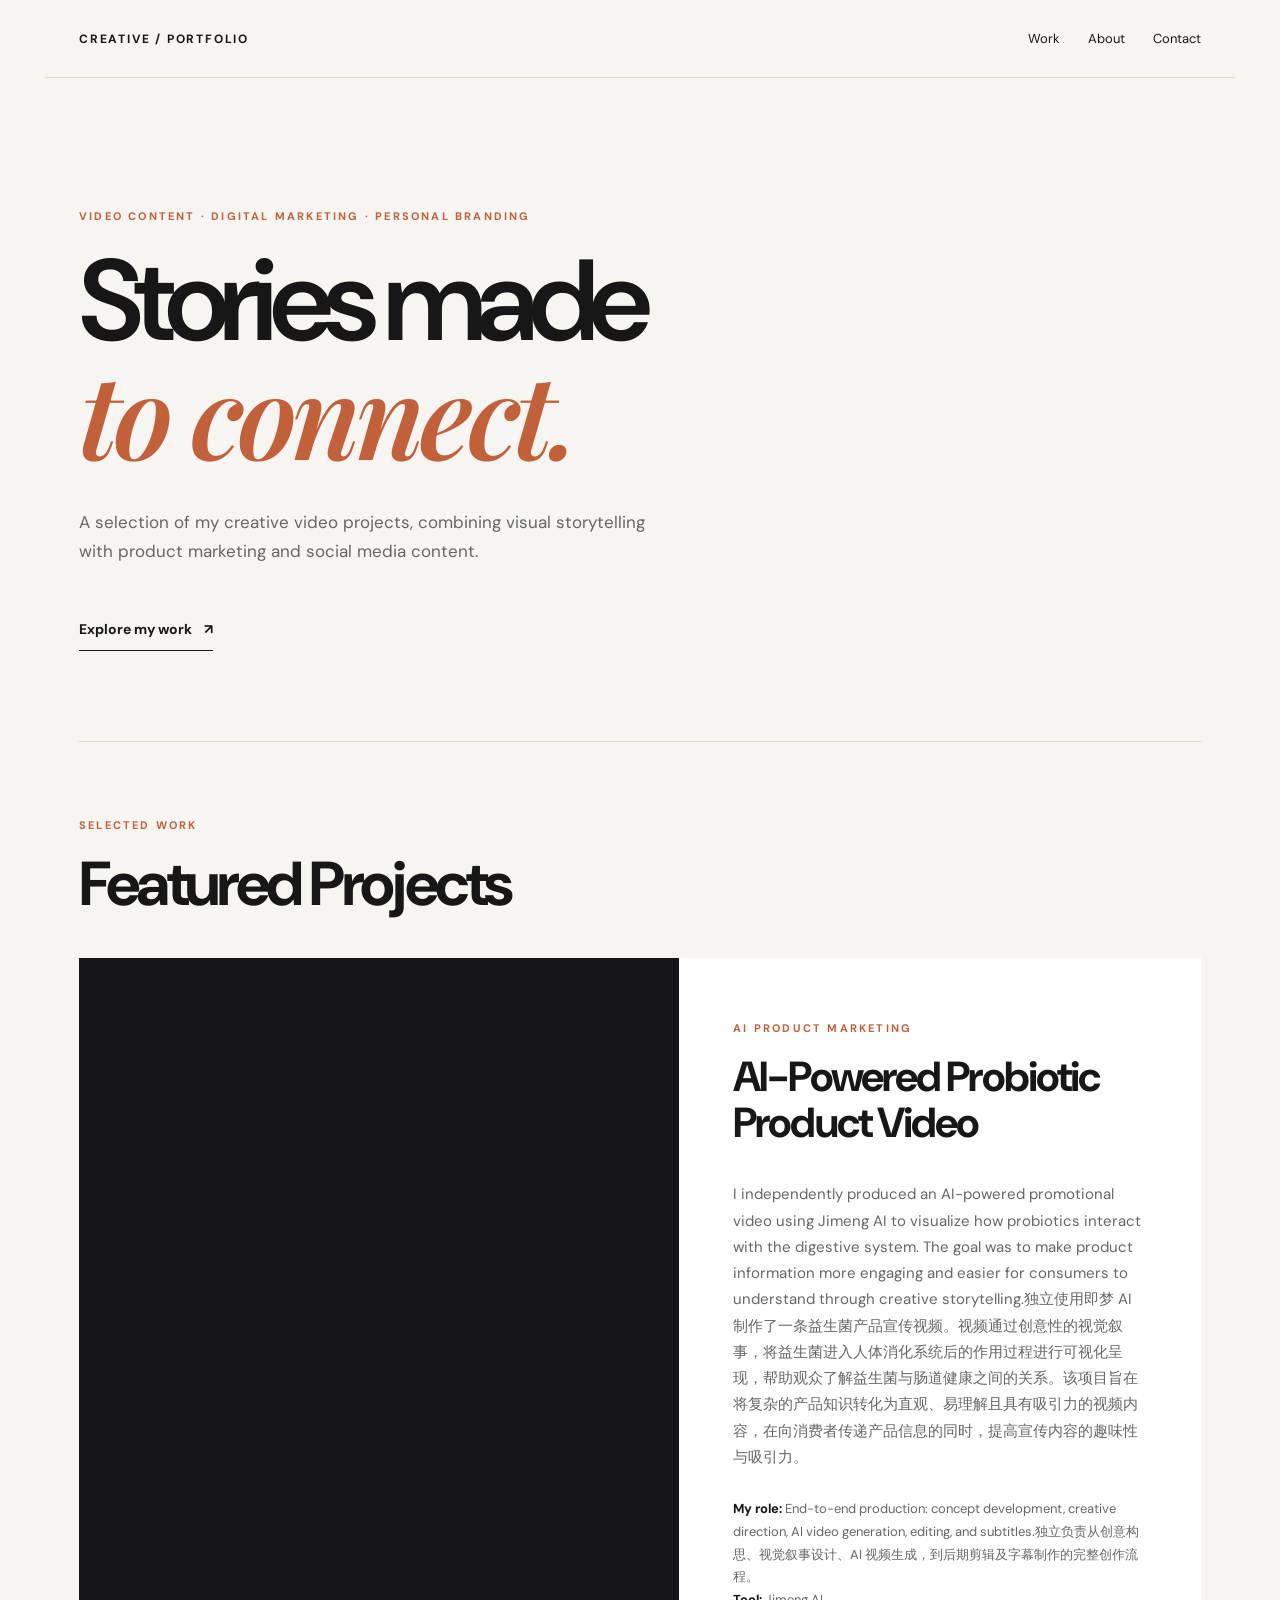
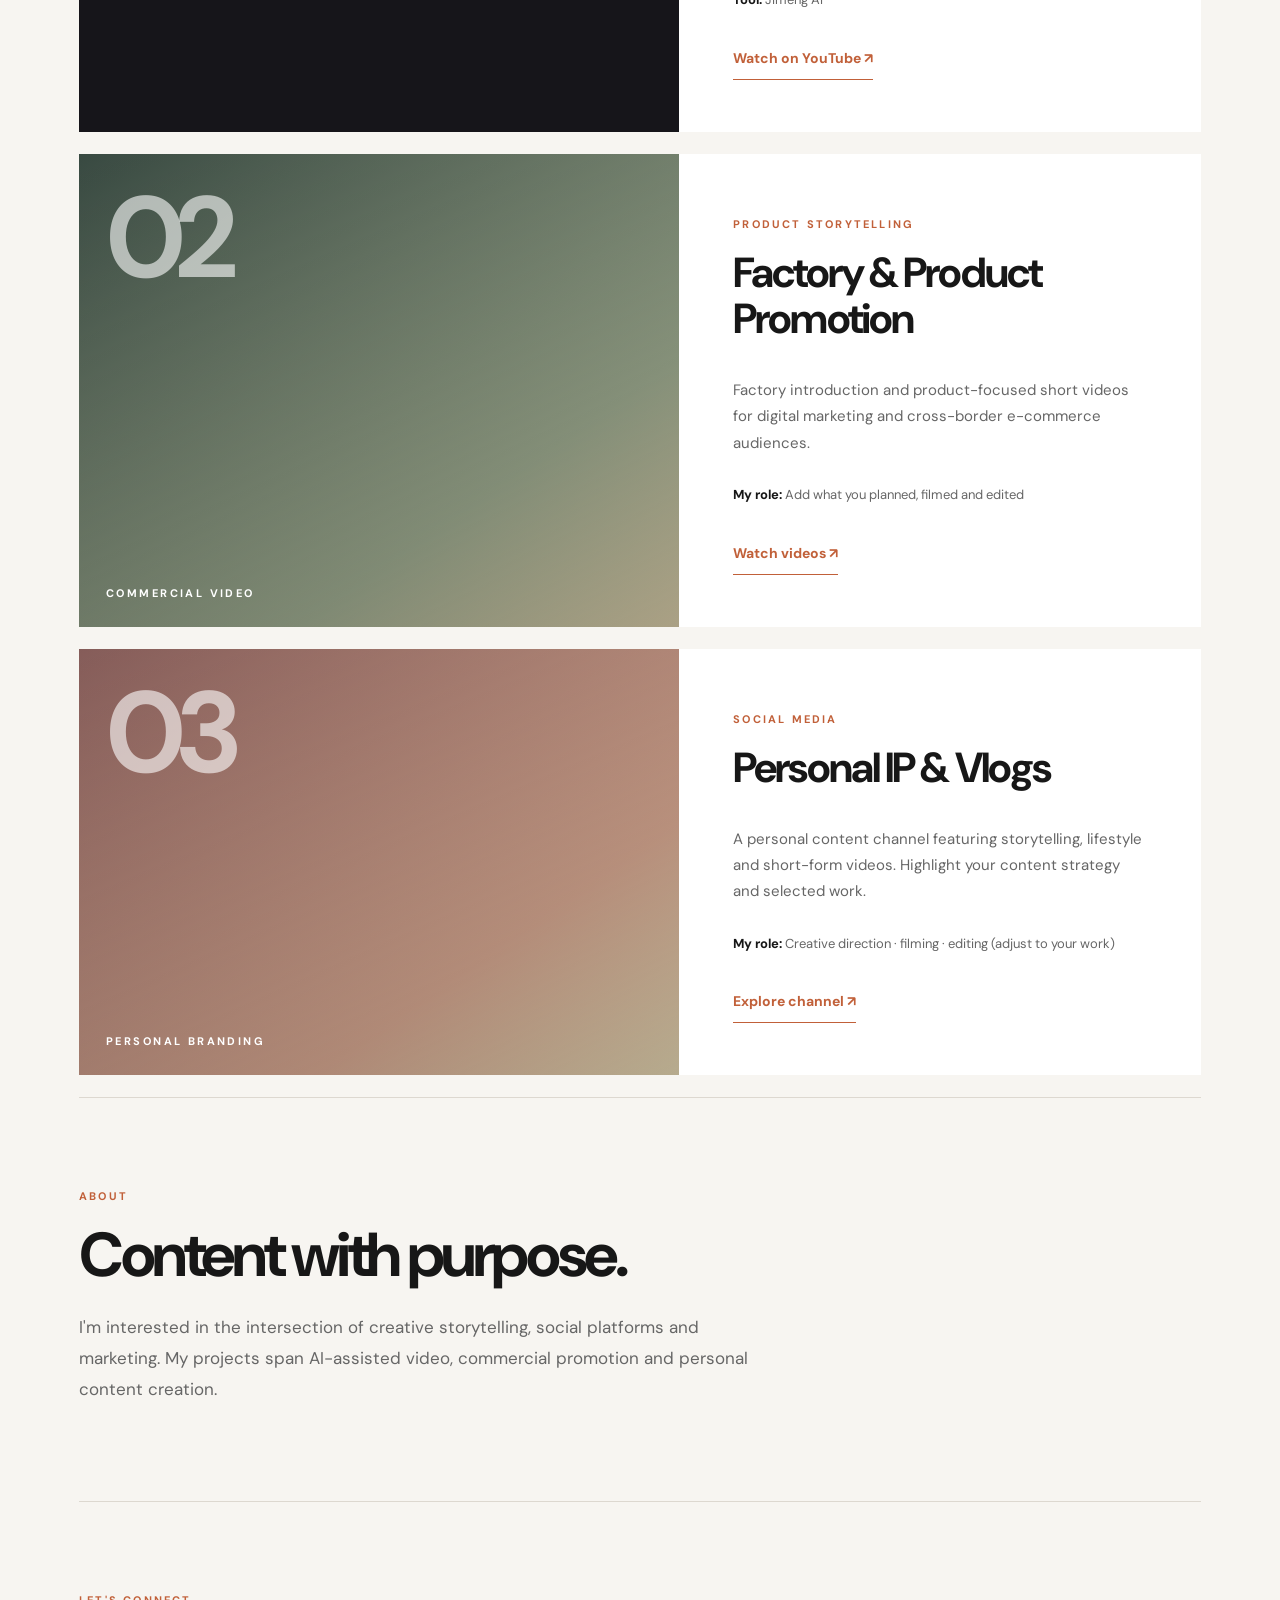
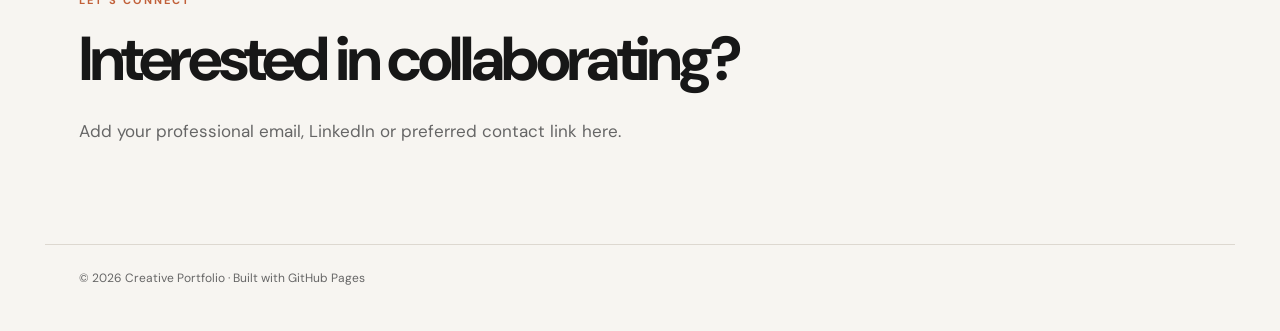
==== commit 9a5ef77a: "Revise AI product video description and role Updated project description and role details in Chinese" ====
--- a/index.html
+++ b/index.html
@@ -23,8 +23,8 @@
   <div class="details">
     <p class="eyebrow">AI PRODUCT MARKETING</p>
     <h3>AI-Powered Probiotic Product Video</h3>
-    <p>I independently produced an AI-powered promotional video using Jimeng AI to visualize how probiotics interact with the digestive system. The goal was to make product information more engaging and easier for consumers to understand through creative storytelling.</p>
-    <p class="role"><strong>My role:</strong> End-to-end production: concept development, creative direction, AI video generation, editing, and subtitles.<br><strong>Tool:</strong> Jimeng AI</p>
+    <p>I independently produced an AI-powered promotional video using Jimeng AI to visualize how probiotics interact with the digestive system. The goal was to make product information more engaging and easier for consumers to understand through creative storytelling.独立使用即梦 AI 制作了一条益生菌产品宣传视频。视频通过创意性的视觉叙事，将益生菌进入人体消化系统后的作用过程进行可视化呈现，帮助观众了解益生菌与肠道健康之间的关系。该项目旨在将复杂的产品知识转化为直观、易理解且具有吸引力的视频内容，在向消费者传递产品信息的同时，提高宣传内容的趣味性与吸引力。</p>
+    <p class="role"><strong>My role:</strong> End-to-end production: concept development, creative direction, AI video generation, editing, and subtitles.独立负责从创意构思、视觉叙事设计、AI 视频生成，到后期剪辑及字幕制作的完整创作流程。<br><strong>Tool:</strong> Jimeng AI</p>
     <a class="project-link" href="https://youtu.be/uLsxzUAiB4g" target="_blank" rel="noopener noreferrer">Watch on YouTube ↗</a>
   </div>
 </article>
--- a/style.css
+++ b/style.css
@@ -20,3 +20,34 @@
   .project-featured .ai-video-feature { min-height: 0; aspect-ratio: 16 / 9; }
   .project-featured .ai-video-feature iframe { min-height: 0; aspect-ratio: 16 / 9; }
 }
+
+/* Make the featured video fill the left panel */
+.project-featured .ai-video-feature {
+  position: relative;
+  padding: 0;
+  min-height: 520px;
+  background: #16151a;
+  overflow: hidden;
+}
+
+.project-featured .ai-video-feature iframe {
+  position: absolute;
+  top: 0;
+  left: 0;
+  width: 100%;
+  height: 100%;
+  min-height: 0;
+  border: none;
+}
+
+.project-featured .ai-video-feature::after {
+  display: none;
+}
+
+/* Responsive layout for mobile */
+@media (max-width: 720px) {
+  .project-featured .ai-video-feature {
+    min-height: 0;
+    aspect-ratio: 16 / 9;
+  }
+}
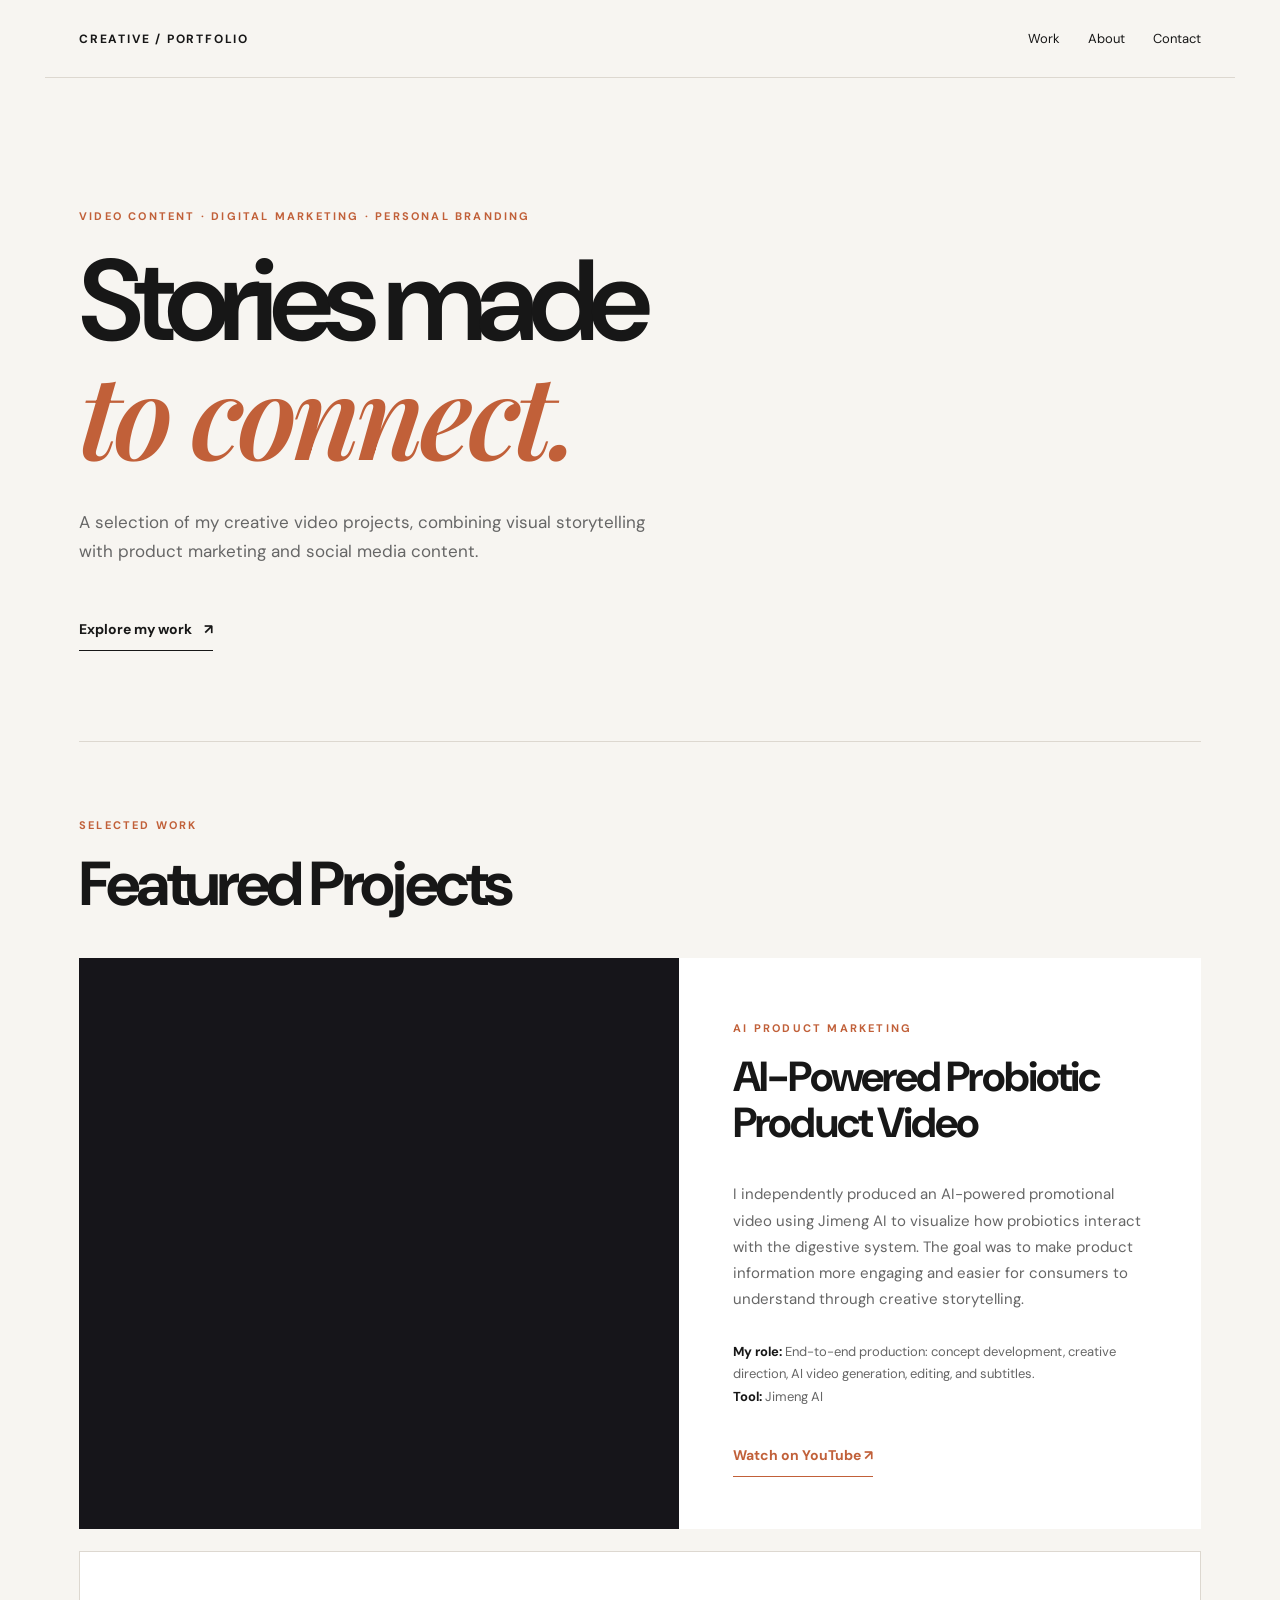
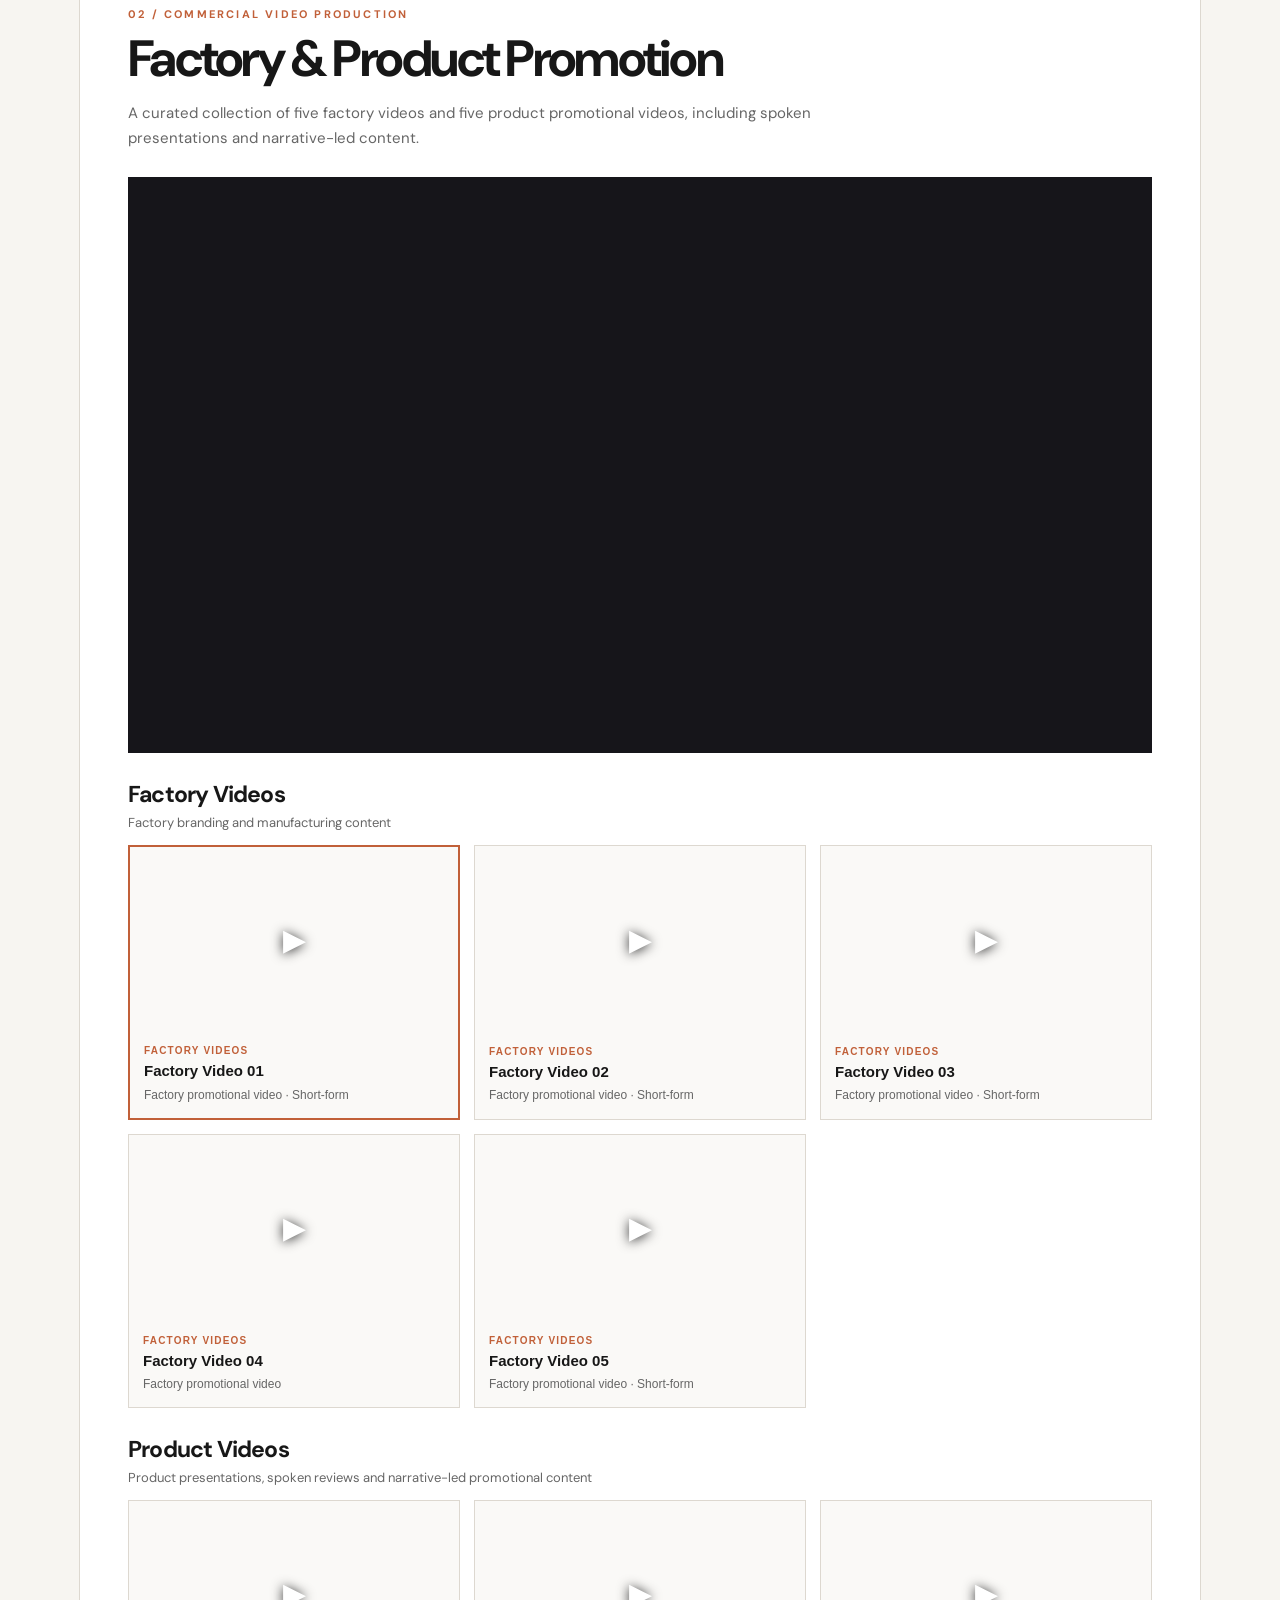
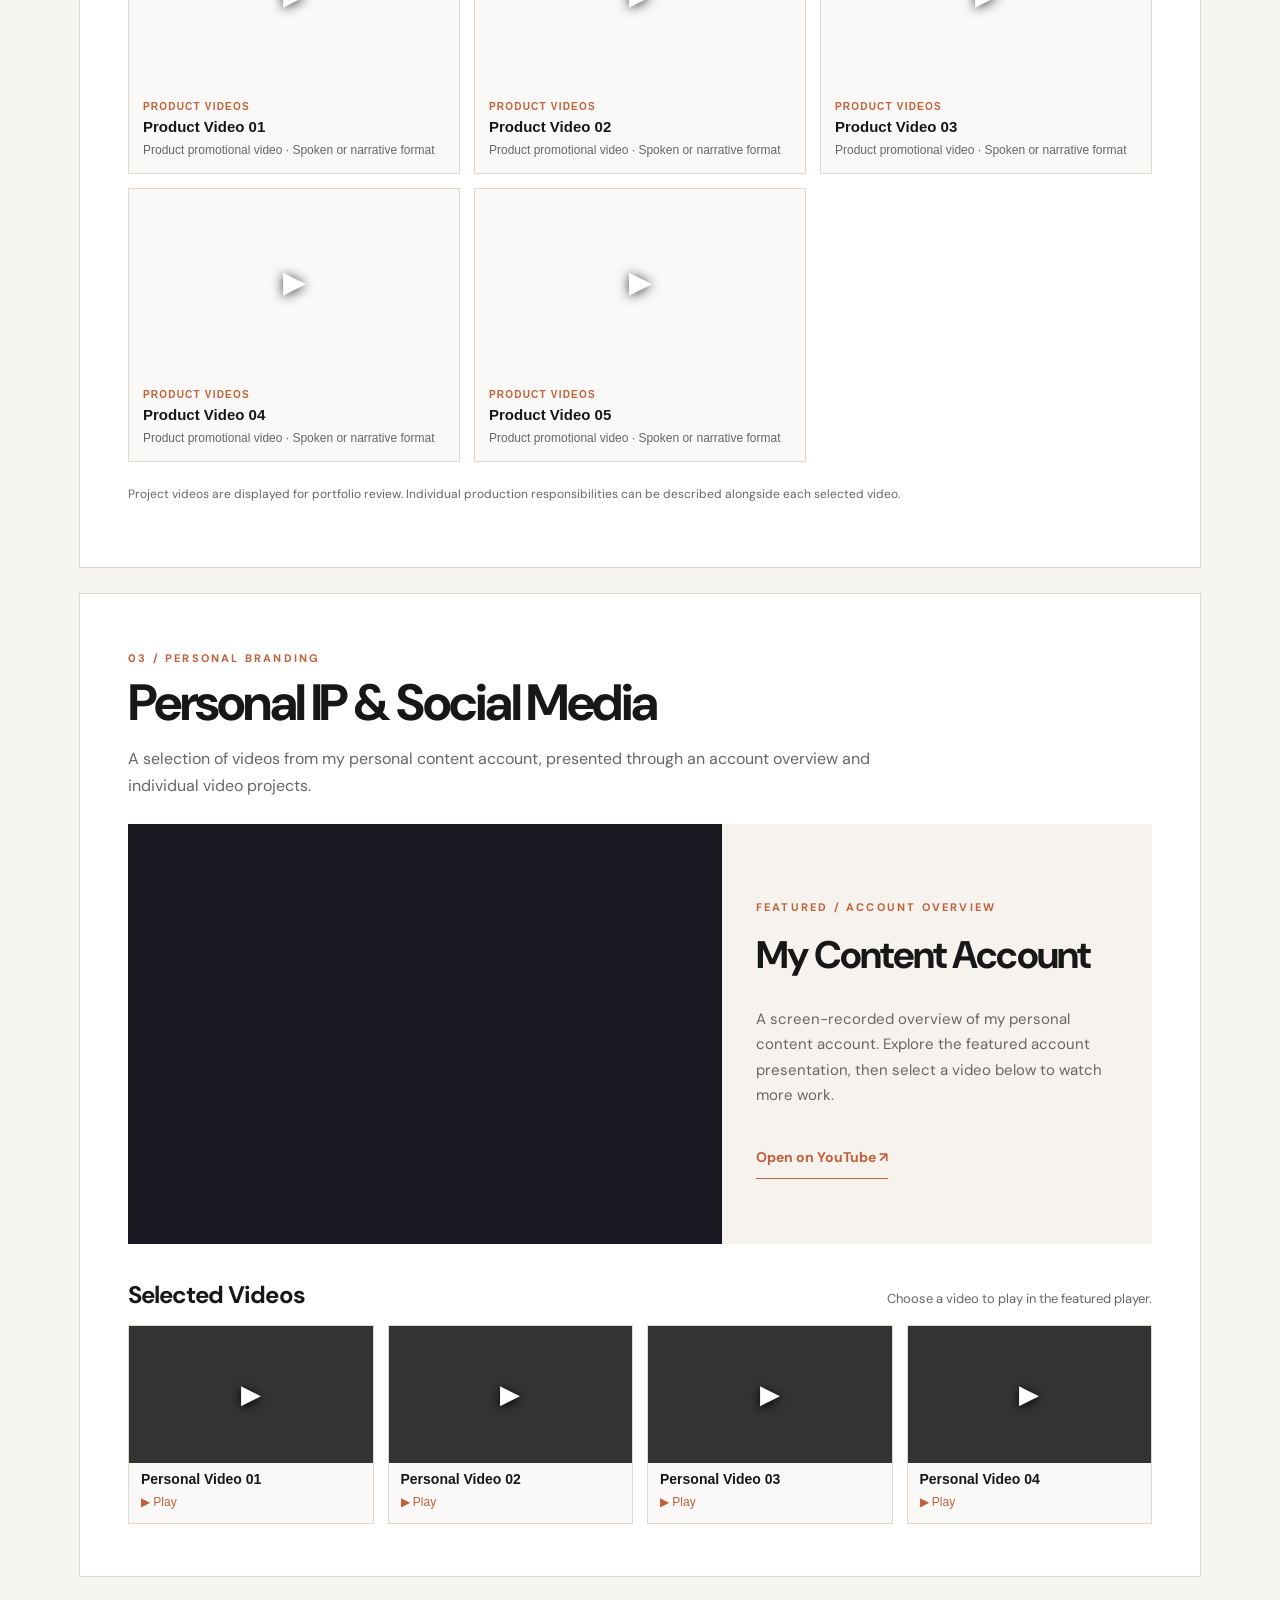
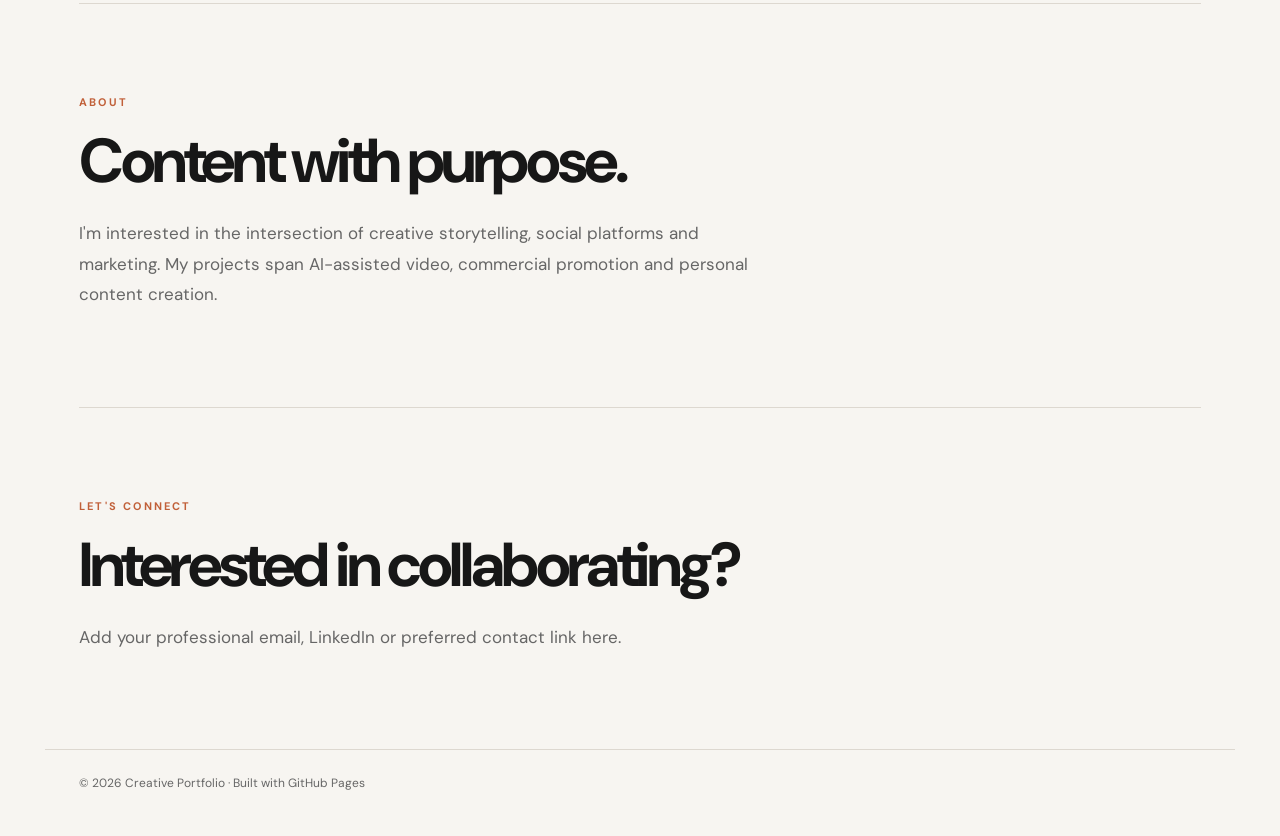
==== commit d11a7635: "Add files via upload" ====
--- a/index.html
+++ b/index.html
@@ -23,16 +23,136 @@
   <div class="details">
     <p class="eyebrow">AI PRODUCT MARKETING</p>
     <h3>AI-Powered Probiotic Product Video</h3>
-    <p>I independently produced an AI-powered promotional video using Jimeng AI to visualize how probiotics interact with the digestive system. The goal was to make product information more engaging and easier for consumers to understand through creative storytelling.独立使用即梦 AI 制作了一条益生菌产品宣传视频。视频通过创意性的视觉叙事，将益生菌进入人体消化系统后的作用过程进行可视化呈现，帮助观众了解益生菌与肠道健康之间的关系。该项目旨在将复杂的产品知识转化为直观、易理解且具有吸引力的视频内容，在向消费者传递产品信息的同时，提高宣传内容的趣味性与吸引力。</p>
-    <p class="role"><strong>My role:</strong> End-to-end production: concept development, creative direction, AI video generation, editing, and subtitles.独立负责从创意构思、视觉叙事设计、AI 视频生成，到后期剪辑及字幕制作的完整创作流程。<br><strong>Tool:</strong> Jimeng AI</p>
+    <p>I independently produced an AI-powered promotional video using Jimeng AI to visualize how probiotics interact with the digestive system. The goal was to make product information more engaging and easier for consumers to understand through creative storytelling.</p>
+    <p class="role"><strong>My role:</strong> End-to-end production: concept development, creative direction, AI video generation, editing, and subtitles.<br><strong>Tool:</strong> Jimeng AI</p>
     <a class="project-link" href="https://youtu.be/uLsxzUAiB4g" target="_blank" rel="noopener noreferrer">Watch on YouTube ↗</a>
   </div>
 </article>
-<article class="project"><div class="visual product"><span class="big-number">02</span><span class="label">COMMERCIAL VIDEO</span></div><div class="details"><p class="eyebrow">PRODUCT STORYTELLING</p><h3>Factory & Product Promotion</h3><p>Factory introduction and product-focused short videos for digital marketing and cross-border e-commerce audiences.</p><p class="role"><strong>My role:</strong> Add what you planned, filmed and edited</p><a class="project-link" href="#" data-placeholder="true">Watch videos ↗</a></div></article>
-<article class="project"><div class="visual personal"><span class="big-number">03</span><span class="label">PERSONAL BRANDING</span></div><div class="details"><p class="eyebrow">SOCIAL MEDIA</p><h3>Personal IP & Vlogs</h3><p>A personal content channel featuring storytelling, lifestyle and short-form videos. Highlight your content strategy and selected work.</p><p class="role"><strong>My role:</strong> Creative direction · filming · editing (adjust to your work)</p><a class="project-link" href="#" data-placeholder="true">Explore channel ↗</a></div></article>
+<!-- Commercial video gallery: paste your YouTube IDs into the galleryVideos array at the bottom of this file. -->
+<section class="commercial-gallery" id="commercial-gallery" aria-labelledby="commercial-heading">
+  <div class="gallery-heading">
+    <p class="eyebrow">02 / COMMERCIAL VIDEO PRODUCTION</p>
+    <h3 id="commercial-heading">Factory &amp; Product Promotion</h3>
+    <p>A curated collection of five factory videos and five product promotional videos, including spoken presentations and narrative-led content.</p>
+  </div>
+  <div class="gallery-stage" id="gallery-stage" aria-live="polite">
+    <div class="gallery-empty" id="gallery-empty"><span>VIDEO COLLECTION</span><p>Commercial video selections will appear here.</p></div>
+    <iframe id="gallery-player" title="Commercial video player" loading="lazy" allow="accelerometer; autoplay; clipboard-write; encrypted-media; gyroscope; picture-in-picture; web-share" referrerpolicy="strict-origin-when-cross-origin" allowfullscreen hidden></iframe>
+  </div>
+  <div class="gallery-selection" id="gallery-selection" aria-label="Choose a commercial video"></div>
+  <p class="gallery-footnote">Project videos are displayed for portfolio review. Individual production responsibilities can be described alongside each selected video.</p>
+</section>
+<section class="ip-gallery" id="personal-ip" aria-labelledby="ip-title">
+ <div class="ip-heading">
+  <p class="eyebrow">03 / PERSONAL BRANDING</p>
+  <h3 id="ip-title">Personal IP &amp; Social Media</h3>
+  <p>A selection of videos from my personal content account, presented through an account overview and individual video projects.</p>
+ </div>
+ <div class="ip-spotlight">
+  <div class="ip-video-wrap"><iframe id="ip-player" src="https://www.youtube.com/embed/rNtBmvDBw0g" title="Personal account overview — screen recording" loading="lazy" allow="accelerometer; autoplay; clipboard-write; encrypted-media; gyroscope; picture-in-picture; web-share" referrerpolicy="strict-origin-when-cross-origin" allowfullscreen></iframe></div>
+  <div class="ip-spotlight-text">
+   <p class="eyebrow" id="ip-current-label">FEATURED / ACCOUNT OVERVIEW</p>
+   <h4 id="ip-current-title">My Content Account</h4>
+   <p id="ip-current-description">A screen-recorded overview of my personal content account. Explore the featured account presentation, then select a video below to watch more work.</p>
+   <a id="ip-current-link" class="project-link" href="https://youtube.com/shorts/rNtBmvDBw0g" target="_blank" rel="noopener noreferrer">Open on YouTube ↗</a>
+  </div>
+ </div>
+ <div class="ip-clips-head"><h4>Selected Videos</h4><p>Choose a video to play in the featured player.</p></div>
+ <div class="ip-clip-grid" id="ip-clip-grid"></div>
+</section>
 </section>
 <section id="about" class="about"><p class="eyebrow">ABOUT</p><h2>Content with purpose.</h2><p>I'm interested in the intersection of creative storytelling, social platforms and marketing. My projects span AI-assisted video, commercial promotion and personal content creation.</p></section>
 <section id="contact" class="contact"><p class="eyebrow">LET'S CONNECT</p><h2>Interested in collaborating?</h2><p>Add your professional email, LinkedIn or preferred contact link here.</p></section></main>
 <footer>© <span id="year">2026</span> Creative Portfolio · Built with GitHub Pages</footer>
 <script>document.getElementById('year').textContent=new Date().getFullYear();document.querySelectorAll('[data-placeholder]').forEach(a=>a.addEventListener('click',e=>{e.preventDefault();alert('Replace this link with your real video or profile URL in index.html.')}));</script>
+
+<script>
+/* ADD YOUR VIDEOS HERE. Copy the ID from https://youtu.be/VIDEO_ID .
+   Replace each empty id with your real 11-character YouTube video ID.
+   You can add as many objects as you like. Leave id empty until a video is ready. */
+const galleryVideos = [
+  { title: 'Factory Video 01', category: 'factory', id: 'DyrcPNmumxI', description: 'Factory promotional video · Short-form' },
+  { title: 'Factory Video 02', category: 'factory', id: 'GAHxlh6G7RQ', description: 'Factory promotional video · Short-form' },
+  { title: 'Factory Video 03', category: 'factory', id: 'Ls0r7ZO7QRM', description: 'Factory promotional video · Short-form' },
+  { title: 'Factory Video 04', category: 'factory', id: 'ykarV2m9jpQ', description: 'Factory promotional video' },
+  { title: 'Factory Video 05', category: 'factory', id: '_WPOxagLxCc', description: 'Factory promotional video · Short-form' },
+  { title: 'Product Video 01', category: 'product', id: 'E_R83Ssgz-4', description: 'Product promotional video · Spoken or narrative format' },
+  { title: 'Product Video 02', category: 'product', id: 'l5y_-yf4leE', description: 'Product promotional video · Spoken or narrative format' },
+  { title: 'Product Video 03', category: 'product', id: '0SB9b6c7kXI', description: 'Product promotional video · Spoken or narrative format' },
+  { title: 'Product Video 04', category: 'product', id: 'o74q2rAAx2w', description: 'Product promotional video · Spoken or narrative format' },
+  { title: 'Product Video 05', category: 'product', id: '7kyAyyra_bU', description: 'Product promotional video · Spoken or narrative format' }
+];
+const choices = document.getElementById('gallery-selection');
+const player = document.getElementById('gallery-player');
+const empty = document.getElementById('gallery-empty');
+const stage = document.getElementById('gallery-stage');
+function playGalleryVideo(item, button) {
+  if (!/^[a-zA-Z0-9_-]{11}$/.test(item.id)) return;
+  player.src = 'https://www.youtube.com/embed/' + item.id + '?rel=0';
+  player.title = item.title;
+  player.hidden = false;
+  empty.hidden = true;
+  document.querySelectorAll('.gallery-choice').forEach(el => {
+    el.classList.remove('selected'); el.setAttribute('aria-pressed', 'false');
+  });
+  button.classList.add('selected'); button.setAttribute('aria-pressed', 'true');
+}
+const galleryGroups = [
+  { key: 'factory', title: 'Factory Videos', intro: 'Factory branding and manufacturing content' },
+  { key: 'product', title: 'Product Videos', intro: 'Product presentations, spoken reviews and narrative-led promotional content' }
+];
+const videoButtons = [];
+galleryGroups.forEach(group => {
+  const section = document.createElement('section'); section.className = 'gallery-group';
+  const heading = document.createElement('h4'); heading.textContent = group.title;
+  const intro = document.createElement('p'); intro.textContent = group.intro;
+  const cards = document.createElement('div'); cards.className = 'gallery-choice-grid';
+  section.append(heading, intro, cards); choices.appendChild(section);
+  galleryVideos.filter(item => item.category === group.key).forEach(item => {
+    const ready = /^[a-zA-Z0-9_-]{11}$/.test(item.id);
+    const button = document.createElement('button'); button.type = 'button';
+    button.className = 'gallery-choice' + (ready ? '' : ' awaiting-video');
+    button.disabled = !ready; button.setAttribute('aria-pressed', 'false');
+    const cover = document.createElement('span'); cover.className = 'gallery-choice-cover';
+    if (ready) cover.style.backgroundImage = `url(https://img.youtube.com/vi/${item.id}/hqdefault.jpg)`;
+    const label = document.createElement('span'); label.className = 'gallery-choice-label';
+    const category = document.createElement('small'); category.textContent = group.title.toUpperCase();
+    const title = document.createElement('strong'); title.textContent = item.title;
+    const detail = document.createElement('span'); detail.textContent = ready ? item.description : 'Video link to be added';
+    label.append(category,title,detail); button.append(cover,label);
+    if (ready) button.addEventListener('click', () => playGalleryVideo(item, button));
+    cards.appendChild(button); videoButtons.push({item,button});
+  });
+});
+const firstAvailable = videoButtons.find(({button}) => !button.disabled);
+if (firstAvailable) playGalleryVideo(firstAvailable.item, firstAvailable.button);
+</script>
+<script>
+// Edit this list to rename individual projects once their actual content has been reviewed.
+const ipVideos = [
+ {id:'rNtBmvDBw0g', title:'My Content Account', description:'Screen-recorded overview of the personal content account.', tag:'FEATURED / ACCOUNT OVERVIEW', url:'https://youtube.com/shorts/rNtBmvDBw0g'},
+ {id:'HxVBt69dl_0', title:'Personal Video 01', description:'A selected video from my personal content account.', tag:'SELECTED PERSONAL CONTENT', url:'https://youtu.be/HxVBt69dl_0'},
+ {id:'yDk1XiKdTqQ', title:'Personal Video 02', description:'A selected video from my personal content account.', tag:'SELECTED PERSONAL CONTENT', url:'https://youtu.be/yDk1XiKdTqQ'},
+ {id:'AoLqaCFxctI', title:'Personal Video 03', description:'A selected video from my personal content account.', tag:'SELECTED PERSONAL CONTENT', url:'https://youtu.be/AoLqaCFxctI'},
+ {id:'WyHqphegMx0', title:'Personal Video 04', description:'A selected video from my personal content account.', tag:'SELECTED PERSONAL CONTENT', url:'https://youtu.be/WyHqphegMx0'}
+];
+const ipPlayer=document.getElementById('ip-player'),ipGrid=document.getElementById('ip-clip-grid');
+function selectIpVideo(v,selectedButton){
+ ipPlayer.src=`https://www.youtube.com/embed/${v.id}`;
+ ipPlayer.title=v.title;
+ document.getElementById('ip-current-label').textContent=v.tag;
+ document.getElementById('ip-current-title').textContent=v.title;
+ document.getElementById('ip-current-description').textContent=v.description;
+ document.getElementById('ip-current-link').href=v.url;
+ document.querySelectorAll('.ip-clip').forEach(b=>{b.classList.remove('active');b.setAttribute('aria-pressed','false')});
+ if(selectedButton){selectedButton.classList.add('active');selectedButton.setAttribute('aria-pressed','true')}
+}
+ipVideos.slice(1).forEach(v=>{
+ const b=document.createElement('button');b.type='button';b.className='ip-clip';b.setAttribute('aria-pressed','false');
+ const pic=document.createElement('span');pic.className='ip-clip-cover';pic.style.backgroundImage=`url(https://img.youtube.com/vi/${v.id}/hqdefault.jpg)`;
+ const title=document.createElement('strong');title.textContent=v.title;
+ const play=document.createElement('span');play.className='ip-clip-play';play.textContent='▶ Play';
+ b.append(pic,title,play);b.addEventListener('click',()=>selectIpVideo(v,b));ipGrid.appendChild(b)
+});
+</script>
 </body></html>
--- a/style.css
+++ b/style.css
@@ -21,33 +21,63 @@
   .project-featured .ai-video-feature iframe { min-height: 0; aspect-ratio: 16 / 9; }
 }
 
-/* Make the featured video fill the left panel */
-.project-featured .ai-video-feature {
-  position: relative;
-  padding: 0;
-  min-height: 520px;
-  background: #16151a;
-  overflow: hidden;
-}
+/* Commercial portfolio gallery */
+.commercial-gallery{background:#fff;padding:44px 48px 50px;margin:22px 0 25px;border:1px solid var(--line)}
+.gallery-heading{max-width:770px;margin:0 0 25px}
+.gallery-heading h3{font-size:clamp(32px,4vw,51px);letter-spacing:-.05em;line-height:1.04;margin:7px 0 16px}
+.gallery-heading>p:last-child,.gallery-footnote{color:var(--muted);line-height:1.7;font-size:15px}
+.gallery-stage{position:relative;aspect-ratio:16/9;background:#16151a;overflow:hidden}
+.gallery-stage iframe{display:block;width:100%;height:100%;border:0}
+.gallery-stage iframe[hidden]{display:none}
+.gallery-empty{position:absolute;inset:0;display:flex;flex-direction:column;justify-content:center;align-items:center;text-align:center;padding:24px;background:linear-gradient(140deg,#2a3440,#56536a)}
+.gallery-empty[hidden]{display:none}
+.gallery-empty span{letter-spacing:.22em;font-size:11px;font-weight:700;color:#ded7d5}
+.gallery-empty p{color:#fff;font-size:19px}
+.gallery-selection{display:grid;grid-template-columns:repeat(3,minmax(0,1fr));gap:14px;margin-top:17px}
+.gallery-choice{cursor:pointer;text-align:left;background:#faf9f7;color:var(--ink);border:1px solid var(--line);padding:0;min-width:0;transition:border-color .2s,transform .2s}
+.gallery-choice:not(:disabled):hover{transform:translateY(-2px);border-color:var(--accent)}
+.gallery-choice.selected{border:2px solid var(--accent)}
+.gallery-choice.awaiting-video{cursor:default;opacity:.74}
+.gallery-choice-cover{display:block;background:linear-gradient(135deg,#394e4a,#b6b0a3);background-position:center;background-size:cover;aspect-ratio:16/9;position:relative}
+.gallery-choice:not(:disabled) .gallery-choice-cover::after{content:'▶';position:absolute;inset:0;display:grid;place-items:center;color:#fff;font-size:30px;text-shadow:0 1px 12px #333}
+.gallery-choice-label{display:flex;flex-direction:column;padding:14px;gap:5px}
+.gallery-choice-label small{font-size:10px;color:var(--accent);font-weight:700;letter-spacing:.12em}
+.gallery-choice-label strong{font-size:15px;line-height:1.3}
+.gallery-choice-label>span{font-size:12px;color:var(--muted);line-height:1.5}
+.gallery-footnote{margin-top:22px;font-size:12px}
+@media(max-width:720px){.commercial-gallery{padding:25px 20px}.gallery-selection{grid-template-columns:1fr}.gallery-choice{display:grid;grid-template-columns:38% 1fr}.gallery-choice-cover{height:100%;min-height:104px}.gallery-choice-label{justify-content:center}}
 
-.project-featured .ai-video-feature iframe {
-  position: absolute;
-  top: 0;
-  left: 0;
-  width: 100%;
-  height: 100%;
-  min-height: 0;
-  border: none;
-}
+/* Exactly two content categories: factory and product */
+.gallery-selection {display:block;margin-top:25px}
+.gallery-group {margin-top:26px}
+.gallery-group h4 {font-size:23px;letter-spacing:-.035em;margin:0 0 5px}
+.gallery-group>p {color:var(--muted);font-size:13px;margin:0 0 14px}
+.gallery-choice-grid {display:grid;grid-template-columns:repeat(3,minmax(0,1fr));gap:14px}
+@media(max-width:720px){.gallery-choice-grid{grid-template-columns:1fr}}
+/* Maintain the already-approved large player for the featured AI project */
+.project-featured .ai-video-feature{position:relative;padding:0;min-height:520px;overflow:hidden;background:#16151a}
+.project-featured .ai-video-feature iframe{position:absolute;inset:0;width:100%;height:100%;min-height:0;border:0}
+@media(max-width:720px){.project-featured .ai-video-feature{min-height:0;aspect-ratio:16/9}}
 
-.project-featured .ai-video-feature::after {
-  display: none;
-}
-
-/* Responsive layout for mobile */
-@media (max-width: 720px) {
-  .project-featured .ai-video-feature {
-    min-height: 0;
-    aspect-ratio: 16 / 9;
-  }
-}
+/* Personal IP: large account-overview video and four selectable videos */
+.ip-gallery{background:#fff;border:1px solid var(--line);padding:46px 48px 52px;margin:22px 0 26px}
+.ip-heading{max-width:770px;margin-bottom:25px}
+.ip-heading h3{font-size:clamp(32px,4vw,51px);letter-spacing:-.05em;line-height:1.04;margin:7px 0 16px}
+.ip-heading>p:last-child{color:var(--muted);line-height:1.7}
+.ip-spotlight{display:grid;grid-template-columns:1.38fr 1fr;background:#f6f3ee;min-height:420px}
+.ip-video-wrap{min-height:420px;background:#181820;position:relative;overflow:hidden}
+.ip-video-wrap iframe{position:absolute;inset:0;border:0;width:100%;height:100%}
+.ip-spotlight-text{padding:34px;display:flex;flex-direction:column;justify-content:center;align-items:flex-start}
+.ip-spotlight-text h4{font-size:clamp(27px,3vw,39px);letter-spacing:-.045em;line-height:1.15;margin:8px 0 14px}
+.ip-spotlight-text>p:not(.eyebrow){font-size:15px;line-height:1.7;color:var(--muted)}
+.ip-clips-head{display:flex;justify-content:space-between;align-items:baseline;gap:12px;margin-top:33px}
+.ip-clips-head h4{font-size:24px;letter-spacing:-.04em;margin:0 0 15px}
+.ip-clips-head p{color:var(--muted);font-size:13px}
+.ip-clip-grid{display:grid;grid-template-columns:repeat(4,minmax(0,1fr));gap:14px}
+.ip-clip{min-width:0;display:flex;flex-direction:column;gap:8px;cursor:pointer;text-align:left;background:#faf9f7;border:1px solid var(--line);padding:0 0 14px;color:var(--ink)}
+.ip-clip:hover,.ip-clip.active{border-color:var(--accent)}
+.ip-clip-cover{aspect-ratio:16/9;background:#333 center/cover;position:relative;display:block;width:100%}
+.ip-clip-cover::after{content:'▶';position:absolute;inset:0;display:grid;place-items:center;font-size:26px;color:#fff;text-shadow:0 2px 10px #000}
+.ip-clip strong,.ip-clip-play{padding:0 12px}.ip-clip strong{font-size:14px}.ip-clip-play{font-size:12px;color:var(--accent)}
+@media(max-width:800px){.ip-spotlight{grid-template-columns:1fr}.ip-video-wrap{min-height:0;aspect-ratio:16/9}.ip-clip-grid{grid-template-columns:repeat(2,minmax(0,1fr))}}
+@media(max-width:720px){.ip-gallery{padding:25px 20px}.ip-spotlight-text{padding:25px}.ip-clips-head{display:block}.ip-clips-head p{margin-top:0}}
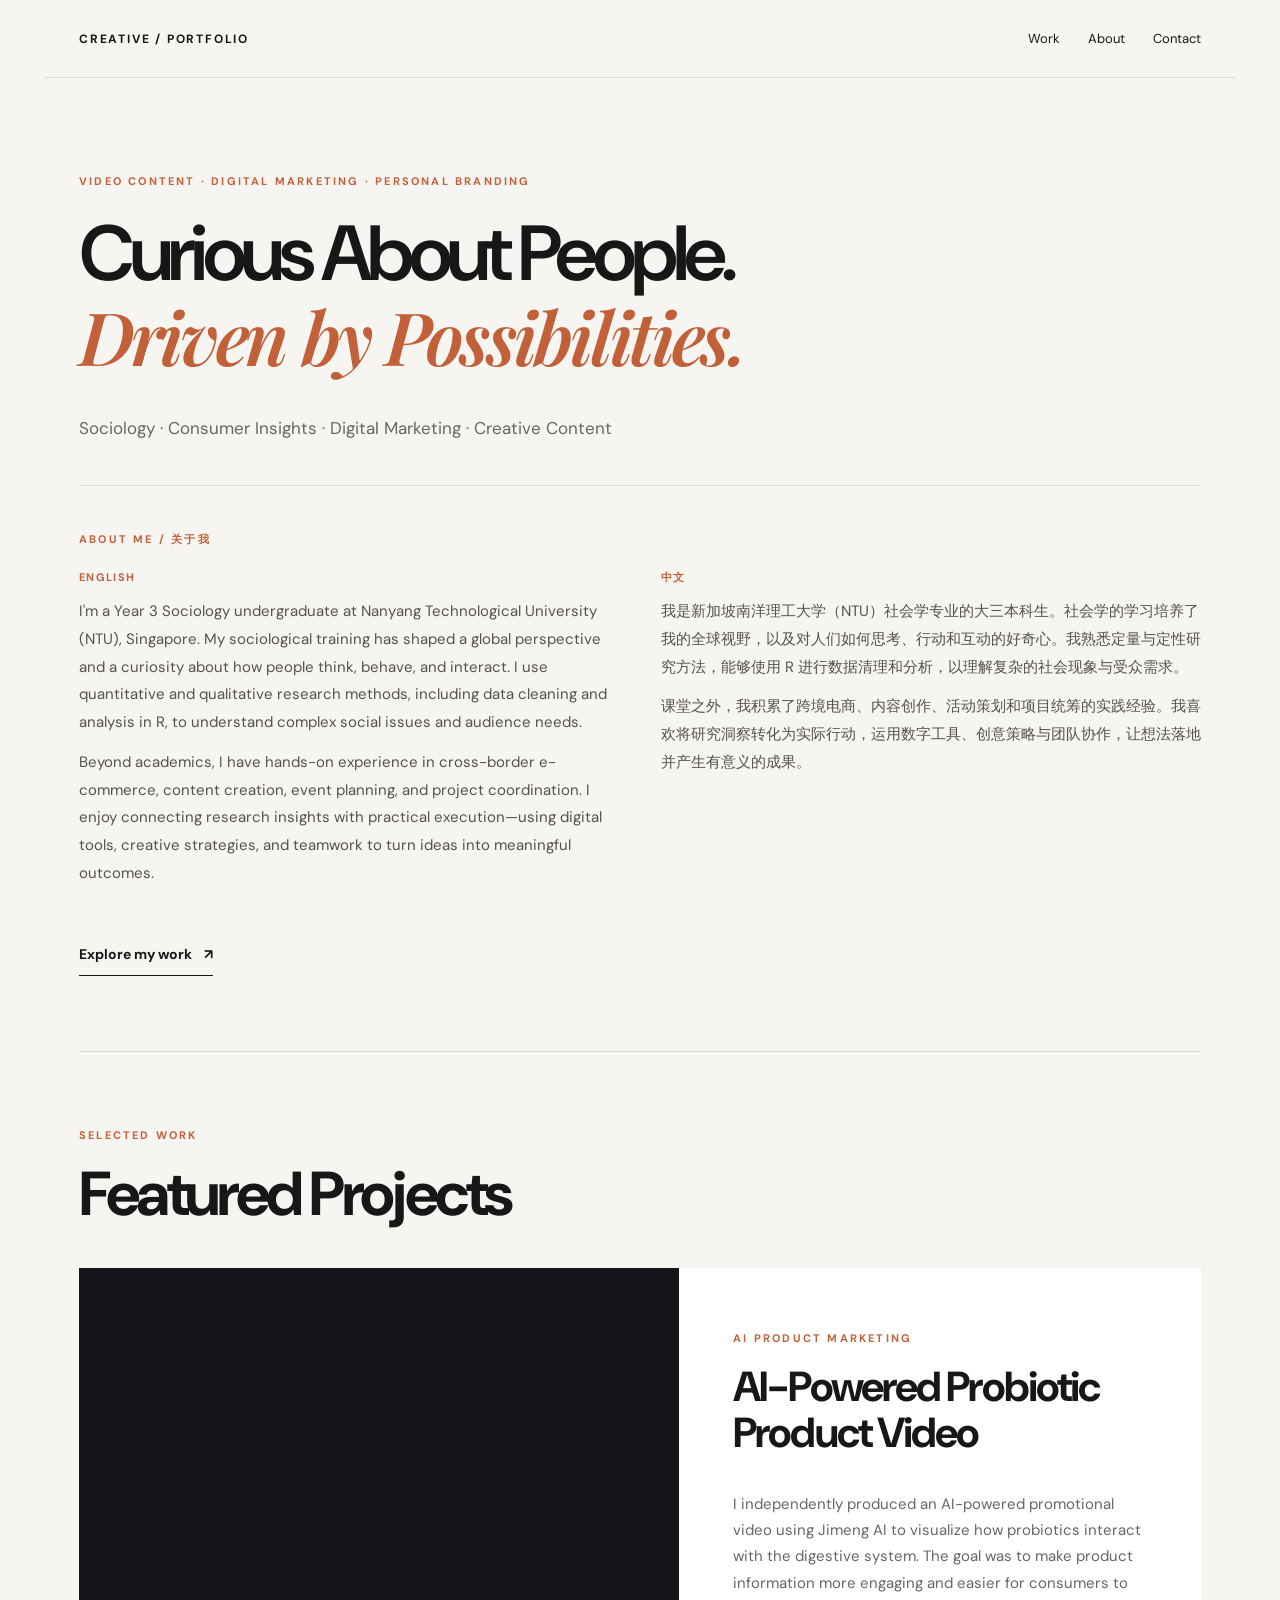
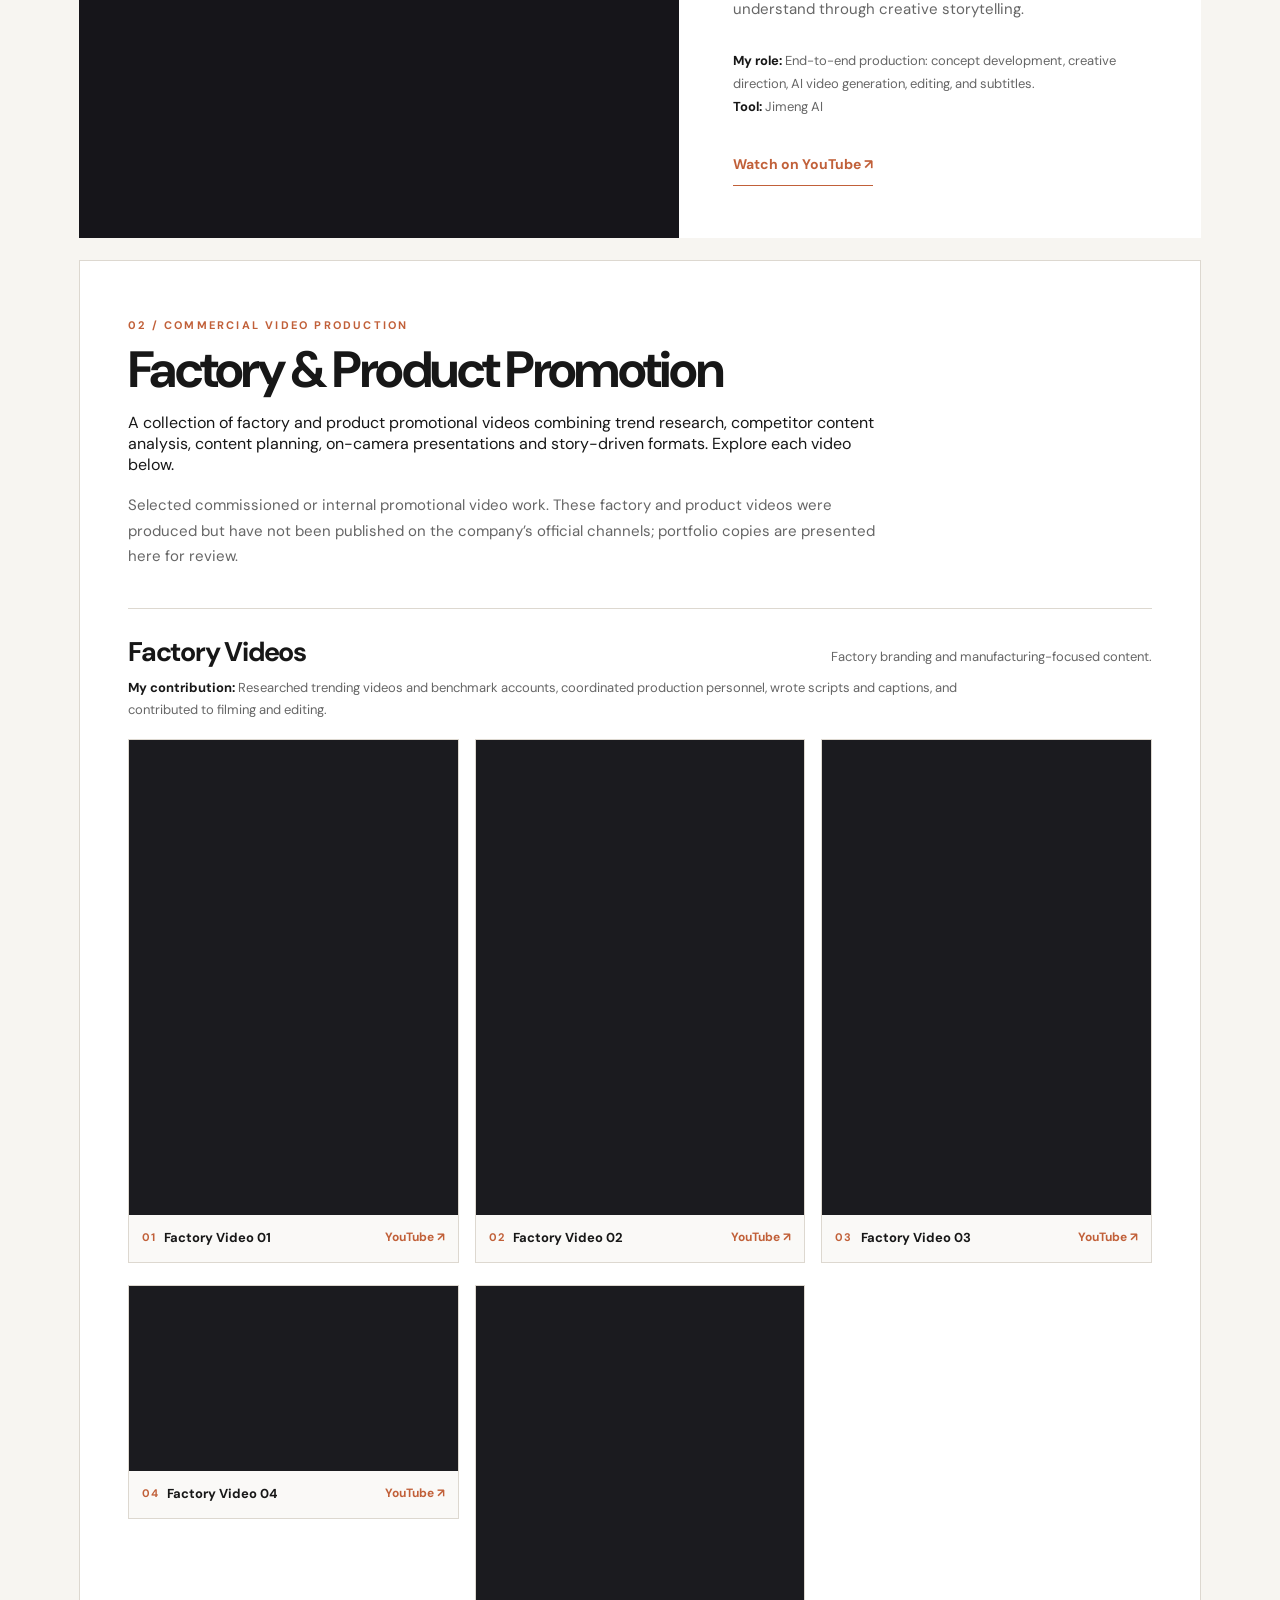
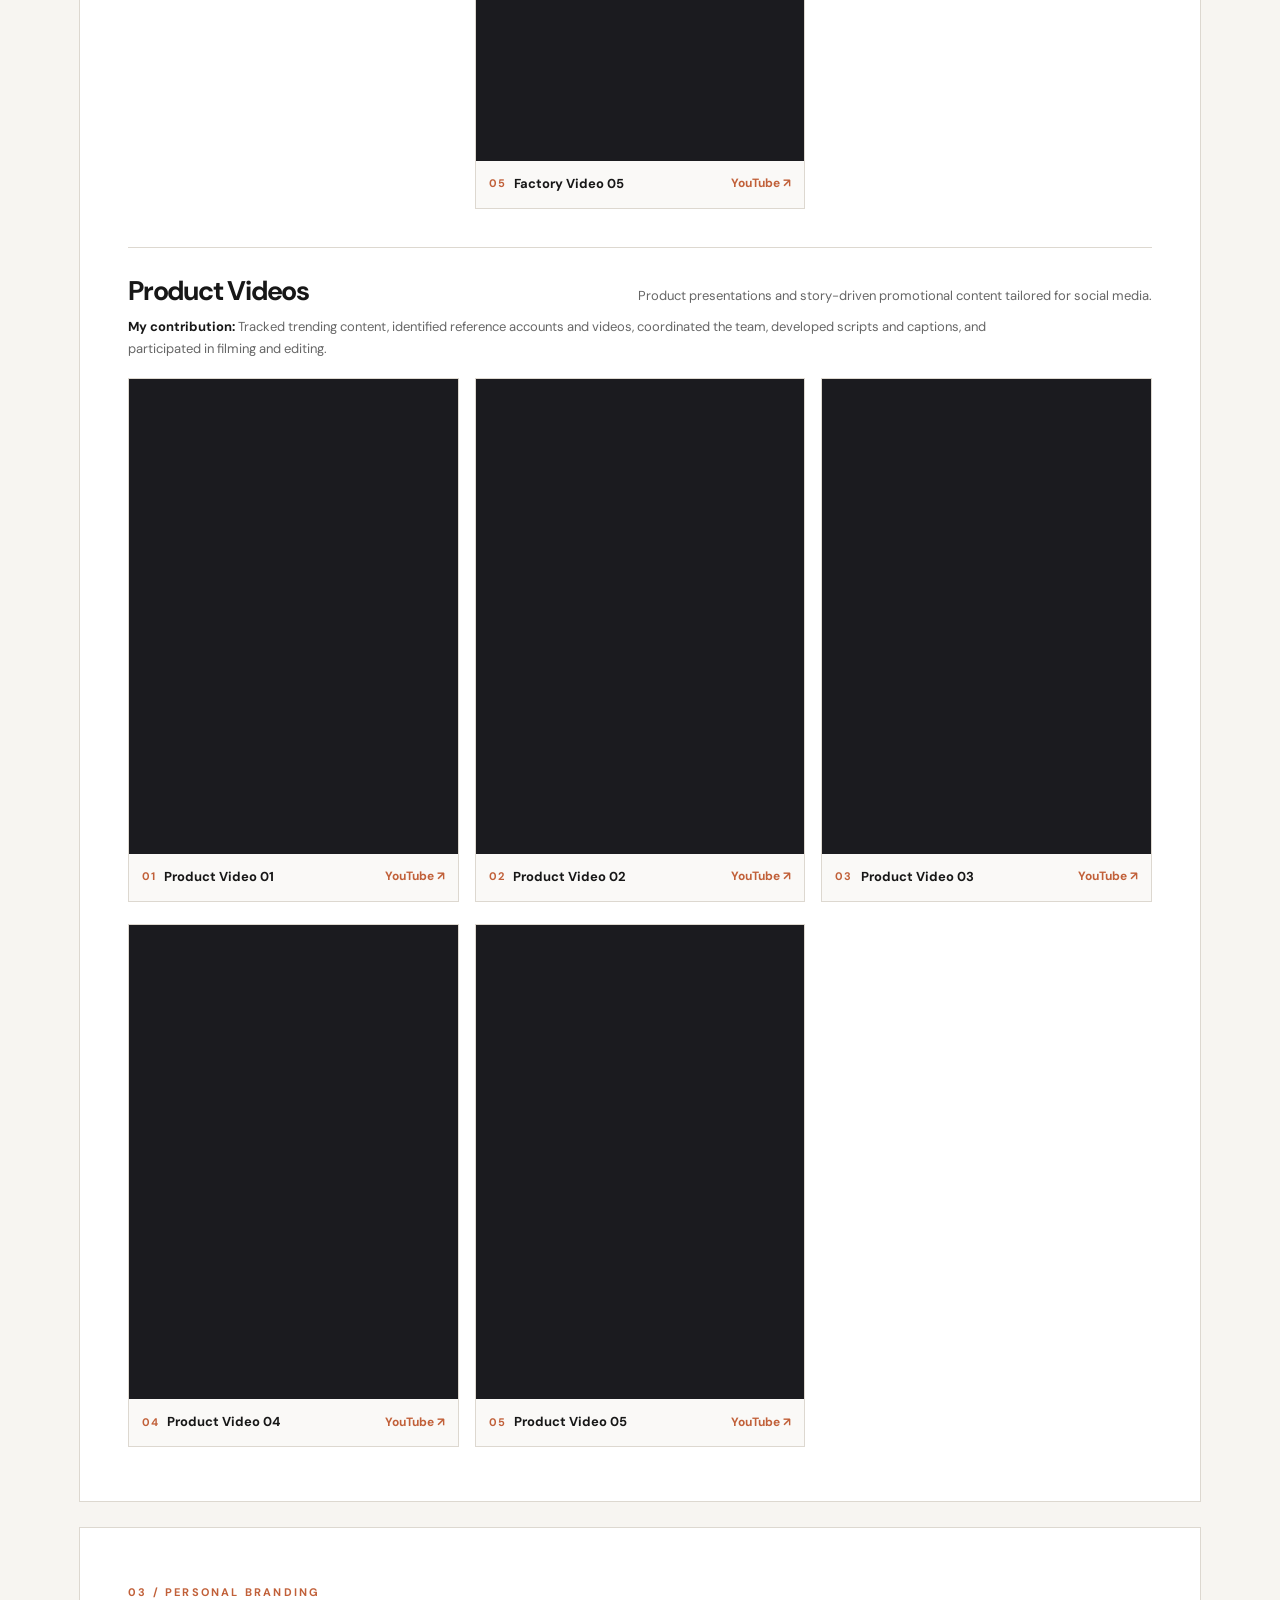
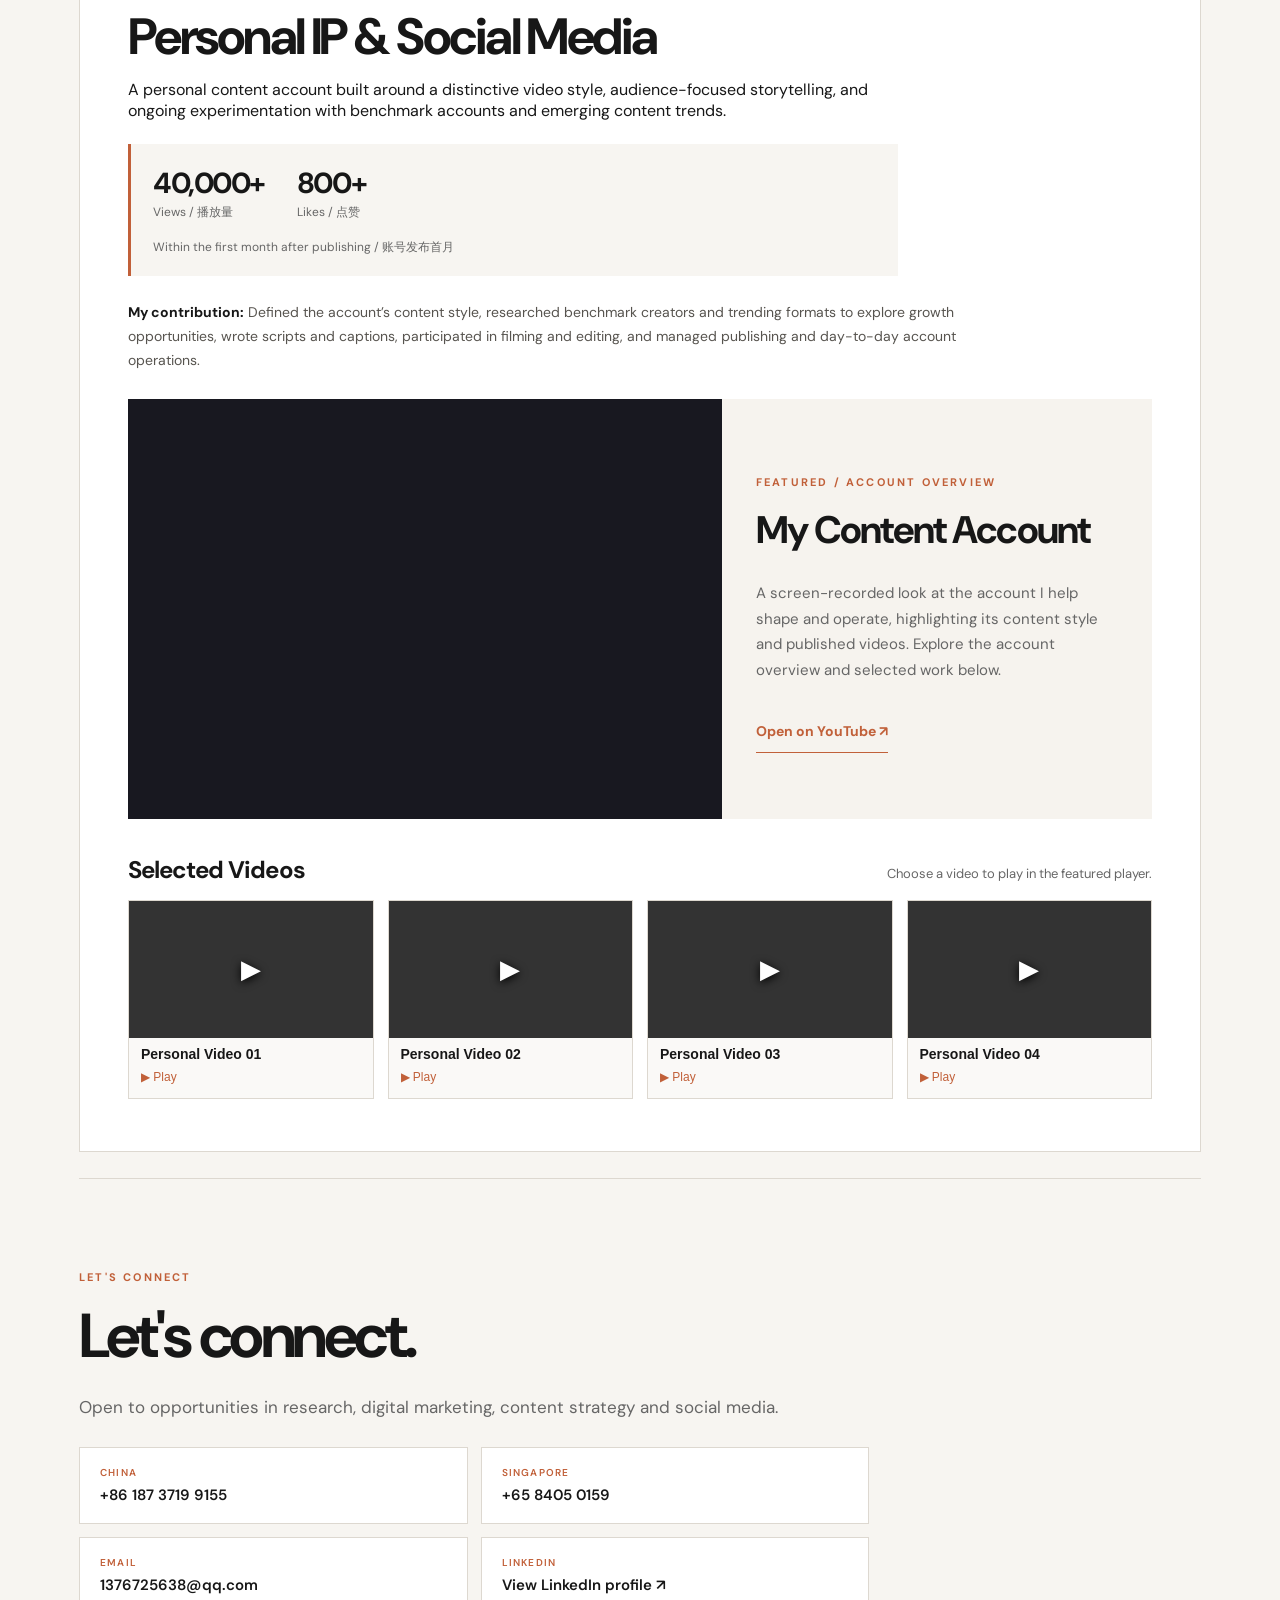
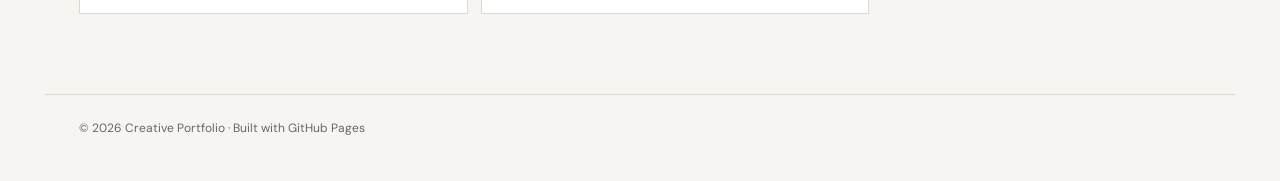
==== commit 87d88571: "Add files via upload" ====
--- a/index.html
+++ b/index.html
@@ -1,136 +1,136 @@
 <!DOCTYPE html>
+
 <html lang="en">
 <head>
-<meta charset="UTF-8"><meta name="viewport" content="width=device-width,initial-scale=1">
-<meta name="description" content="A portfolio of video content creation, product marketing and personal branding projects.">
-<title>Video & Digital Marketing Portfolio</title>
-<link rel="stylesheet" href="style.css">
+<meta charset="utf-8"/><meta content="width=device-width,initial-scale=1" name="viewport"/>
+<meta content="A portfolio of video content creation, product marketing and personal branding projects." name="description"/>
+<title>Video &amp; Digital Marketing Portfolio</title>
+<link href="style.css" rel="stylesheet"/>
 </head>
 <body>
 <header class="nav"><a class="brand" href="#home">CREATIVE / PORTFOLIO</a><nav><a href="#work">Work</a><a href="#about">About</a><a href="#contact">Contact</a></nav></header>
-<main id="home"><section class="hero"><p class="eyebrow">VIDEO CONTENT · DIGITAL MARKETING · PERSONAL BRANDING</p><h1>Stories made<br><em>to connect.</em></h1><p class="lede">A selection of my creative video projects, combining visual storytelling with product marketing and social media content.</p><a class="cta" href="#work">Explore my work <span aria-hidden="true">↗</span></a></section>
-<section id="work" class="work"><div class="section-head"><p class="eyebrow">SELECTED WORK</p><h2>Featured Projects</h2></div>
+<main id="home"><section class="hero"><p class="eyebrow">VIDEO CONTENT · DIGITAL MARKETING · PERSONAL BRANDING</p><h1>Curious About People.<br/><em>Driven by Possibilities.</em></h1><p class="lede">Sociology · Consumer Insights · Digital Marketing · Creative Content</p><div class="intro-profile" id="about">
+<p class="eyebrow">ABOUT ME / 关于我</p>
+<div class="intro-columns">
+<div class="intro-language"><span class="language-label">ENGLISH</span><p>I'm a Year 3 Sociology undergraduate at Nanyang Technological University (NTU), Singapore. My sociological training has shaped a global perspective and a curiosity about how people think, behave, and interact. I use quantitative and qualitative research methods, including data cleaning and analysis in R, to understand complex social issues and audience needs.</p><p>Beyond academics, I have hands-on experience in cross-border e-commerce, content creation, event planning, and project coordination. I enjoy connecting research insights with practical execution—using digital tools, creative strategies, and teamwork to turn ideas into meaningful outcomes.</p></div>
+<div class="intro-language"><span class="language-label">中文</span><p>我是新加坡南洋理工大学（NTU）社会学专业的大三本科生。社会学的学习培养了我的全球视野，以及对人们如何思考、行动和互动的好奇心。我熟悉定量与定性研究方法，能够使用 R 进行数据清理和分析，以理解复杂的社会现象与受众需求。</p><p>课堂之外，我积累了跨境电商、内容创作、活动策划和项目统筹的实践经验。我喜欢将研究洞察转化为实际行动，运用数字工具、创意策略与团队协作，让想法落地并产生有意义的成果。</p></div>
+</div></div><a class="cta" href="#work">Explore my work <span aria-hidden="true">↗</span></a></section>
+<section class="work" id="work"><div class="section-head"><p class="eyebrow">SELECTED WORK</p><h2>Featured Projects</h2></div>
 <article class="project project-featured">
-  <div class="visual ai ai-video-feature">
-    <iframe
-      src="https://www.youtube.com/embed/uLsxzUAiB4g"
-      title="AI-Powered Probiotic Product Video"
-      loading="lazy"
-      referrerpolicy="strict-origin-when-cross-origin"
-      allow="accelerometer; autoplay; clipboard-write; encrypted-media; gyroscope; picture-in-picture; web-share"
-      allowfullscreen></iframe>
-  </div>
-  <div class="details">
-    <p class="eyebrow">AI PRODUCT MARKETING</p>
-    <h3>AI-Powered Probiotic Product Video</h3>
-    <p>I independently produced an AI-powered promotional video using Jimeng AI to visualize how probiotics interact with the digestive system. The goal was to make product information more engaging and easier for consumers to understand through creative storytelling.</p>
-    <p class="role"><strong>My role:</strong> End-to-end production: concept development, creative direction, AI video generation, editing, and subtitles.<br><strong>Tool:</strong> Jimeng AI</p>
-    <a class="project-link" href="https://youtu.be/uLsxzUAiB4g" target="_blank" rel="noopener noreferrer">Watch on YouTube ↗</a>
-  </div>
+<div class="visual ai ai-video-feature">
+<iframe allow="accelerometer; autoplay; clipboard-write; encrypted-media; gyroscope; picture-in-picture; web-share" allowfullscreen="" loading="lazy" referrerpolicy="strict-origin-when-cross-origin" src="https://www.youtube.com/embed/uLsxzUAiB4g" title="AI-Powered Probiotic Product Video"></iframe>
+</div>
+<div class="details">
+<p class="eyebrow">AI PRODUCT MARKETING</p>
+<h3>AI-Powered Probiotic Product Video</h3>
+<p>I independently produced an AI-powered promotional video using Jimeng AI to visualize how probiotics interact with the digestive system. The goal was to make product information more engaging and easier for consumers to understand through creative storytelling.</p>
+<p class="role"><strong>My role:</strong> End-to-end production: concept development, creative direction, AI video generation, editing, and subtitles.<br/><strong>Tool:</strong> Jimeng AI</p>
+<a class="project-link" href="https://youtu.be/uLsxzUAiB4g" rel="noopener noreferrer" target="_blank">Watch on YouTube ↗</a>
+</div>
 </article>
 <!-- Commercial video gallery: paste your YouTube IDs into the galleryVideos array at the bottom of this file. -->
-<section class="commercial-gallery" id="commercial-gallery" aria-labelledby="commercial-heading">
-  <div class="gallery-heading">
-    <p class="eyebrow">02 / COMMERCIAL VIDEO PRODUCTION</p>
-    <h3 id="commercial-heading">Factory &amp; Product Promotion</h3>
-    <p>A curated collection of five factory videos and five product promotional videos, including spoken presentations and narrative-led content.</p>
-  </div>
-  <div class="gallery-stage" id="gallery-stage" aria-live="polite">
-    <div class="gallery-empty" id="gallery-empty"><span>VIDEO COLLECTION</span><p>Commercial video selections will appear here.</p></div>
-    <iframe id="gallery-player" title="Commercial video player" loading="lazy" allow="accelerometer; autoplay; clipboard-write; encrypted-media; gyroscope; picture-in-picture; web-share" referrerpolicy="strict-origin-when-cross-origin" allowfullscreen hidden></iframe>
-  </div>
-  <div class="gallery-selection" id="gallery-selection" aria-label="Choose a commercial video"></div>
-  <p class="gallery-footnote">Project videos are displayed for portfolio review. Individual production responsibilities can be described alongside each selected video.</p>
+<section aria-labelledby="commercial-heading" class="commercial-gallery all-videos-gallery" id="commercial-gallery">
+<div class="gallery-heading">
+<p class="eyebrow">02 / COMMERCIAL VIDEO PRODUCTION</p>
+<h3 id="commercial-heading">Factory &amp; Product Promotion</h3>
+<p>A collection of factory and product promotional videos combining trend research, competitor content analysis, content planning, on-camera presentations and story-driven formats. Explore each video below.</p>
+<p class="production-note">Selected commissioned or internal promotional video work. These factory and product videos were produced but have not been published on the company’s official channels; portfolio copies are presented here for review.</p></div>
+<section aria-labelledby="factory-title" class="video-category">
+<div class="video-category-heading"><h4 id="factory-title">Factory Videos</h4><p>Factory branding and manufacturing-focused content.</p><p class="category-role"><strong>My contribution:</strong> Researched trending videos and benchmark accounts, coordinated production personnel, wrote scripts and captions, and contributed to filming and editing.</p></div>
+<div class="all-video-grid"><article class="video-tile">
+<div class="tile-player portrait">
+<iframe allow="accelerometer; autoplay; clipboard-write; encrypted-media; gyroscope; picture-in-picture; web-share" allowfullscreen="" loading="lazy" referrerpolicy="strict-origin-when-cross-origin" src="https://www.youtube-nocookie.com/embed/DyrcPNmumxI" title="Factory Video 01"></iframe>
+</div>
+<div class="tile-meta"><span class="tile-number">01</span><strong>Factory Video 01</strong><a aria-label="Open Factory Video 01 on YouTube" href="https://www.youtube.com/watch?v=DyrcPNmumxI" rel="noopener noreferrer" target="_blank">YouTube ↗</a></div>
+</article>
+<article class="video-tile">
+<div class="tile-player portrait">
+<iframe allow="accelerometer; autoplay; clipboard-write; encrypted-media; gyroscope; picture-in-picture; web-share" allowfullscreen="" loading="lazy" referrerpolicy="strict-origin-when-cross-origin" src="https://www.youtube-nocookie.com/embed/GAHxlh6G7RQ" title="Factory Video 02"></iframe>
+</div>
+<div class="tile-meta"><span class="tile-number">02</span><strong>Factory Video 02</strong><a aria-label="Open Factory Video 02 on YouTube" href="https://www.youtube.com/watch?v=GAHxlh6G7RQ" rel="noopener noreferrer" target="_blank">YouTube ↗</a></div>
+</article>
+<article class="video-tile">
+<div class="tile-player portrait">
+<iframe allow="accelerometer; autoplay; clipboard-write; encrypted-media; gyroscope; picture-in-picture; web-share" allowfullscreen="" loading="lazy" referrerpolicy="strict-origin-when-cross-origin" src="https://www.youtube-nocookie.com/embed/Ls0r7ZO7QRM" title="Factory Video 03"></iframe>
+</div>
+<div class="tile-meta"><span class="tile-number">03</span><strong>Factory Video 03</strong><a aria-label="Open Factory Video 03 on YouTube" href="https://www.youtube.com/watch?v=Ls0r7ZO7QRM" rel="noopener noreferrer" target="_blank">YouTube ↗</a></div>
+</article>
+<article class="video-tile">
+<div class="tile-player landscape">
+<iframe allow="accelerometer; autoplay; clipboard-write; encrypted-media; gyroscope; picture-in-picture; web-share" allowfullscreen="" loading="lazy" referrerpolicy="strict-origin-when-cross-origin" src="https://www.youtube-nocookie.com/embed/ykarV2m9jpQ" title="Factory Video 04"></iframe>
+</div>
+<div class="tile-meta"><span class="tile-number">04</span><strong>Factory Video 04</strong><a aria-label="Open Factory Video 04 on YouTube" href="https://www.youtube.com/watch?v=ykarV2m9jpQ" rel="noopener noreferrer" target="_blank">YouTube ↗</a></div>
+</article>
+<article class="video-tile">
+<div class="tile-player portrait">
+<iframe allow="accelerometer; autoplay; clipboard-write; encrypted-media; gyroscope; picture-in-picture; web-share" allowfullscreen="" loading="lazy" referrerpolicy="strict-origin-when-cross-origin" src="https://www.youtube-nocookie.com/embed/_WPOxagLxCc" title="Factory Video 05"></iframe>
+</div>
+<div class="tile-meta"><span class="tile-number">05</span><strong>Factory Video 05</strong><a aria-label="Open Factory Video 05 on YouTube" href="https://www.youtube.com/watch?v=_WPOxagLxCc" rel="noopener noreferrer" target="_blank">YouTube ↗</a></div>
+</article></div>
 </section>
-<section class="ip-gallery" id="personal-ip" aria-labelledby="ip-title">
- <div class="ip-heading">
-  <p class="eyebrow">03 / PERSONAL BRANDING</p>
-  <h3 id="ip-title">Personal IP &amp; Social Media</h3>
-  <p>A selection of videos from my personal content account, presented through an account overview and individual video projects.</p>
- </div>
- <div class="ip-spotlight">
-  <div class="ip-video-wrap"><iframe id="ip-player" src="https://www.youtube.com/embed/rNtBmvDBw0g" title="Personal account overview — screen recording" loading="lazy" allow="accelerometer; autoplay; clipboard-write; encrypted-media; gyroscope; picture-in-picture; web-share" referrerpolicy="strict-origin-when-cross-origin" allowfullscreen></iframe></div>
-  <div class="ip-spotlight-text">
-   <p class="eyebrow" id="ip-current-label">FEATURED / ACCOUNT OVERVIEW</p>
-   <h4 id="ip-current-title">My Content Account</h4>
-   <p id="ip-current-description">A screen-recorded overview of my personal content account. Explore the featured account presentation, then select a video below to watch more work.</p>
-   <a id="ip-current-link" class="project-link" href="https://youtube.com/shorts/rNtBmvDBw0g" target="_blank" rel="noopener noreferrer">Open on YouTube ↗</a>
-  </div>
- </div>
- <div class="ip-clips-head"><h4>Selected Videos</h4><p>Choose a video to play in the featured player.</p></div>
- <div class="ip-clip-grid" id="ip-clip-grid"></div>
+<section aria-labelledby="product-title" class="video-category">
+<div class="video-category-heading"><h4 id="product-title">Product Videos</h4><p>Product presentations and story-driven promotional content tailored for social media.</p><p class="category-role"><strong>My contribution:</strong> Tracked trending content, identified reference accounts and videos, coordinated the team, developed scripts and captions, and participated in filming and editing.</p></div>
+<div class="all-video-grid"><article class="video-tile">
+<div class="tile-player portrait">
+<iframe allow="accelerometer; autoplay; clipboard-write; encrypted-media; gyroscope; picture-in-picture; web-share" allowfullscreen="" loading="lazy" referrerpolicy="strict-origin-when-cross-origin" src="https://www.youtube-nocookie.com/embed/E_R83Ssgz-4" title="Product Video 01"></iframe>
+</div>
+<div class="tile-meta"><span class="tile-number">01</span><strong>Product Video 01</strong><a aria-label="Open Product Video 01 on YouTube" href="https://www.youtube.com/watch?v=E_R83Ssgz-4" rel="noopener noreferrer" target="_blank">YouTube ↗</a></div>
+</article>
+<article class="video-tile">
+<div class="tile-player portrait">
+<iframe allow="accelerometer; autoplay; clipboard-write; encrypted-media; gyroscope; picture-in-picture; web-share" allowfullscreen="" loading="lazy" referrerpolicy="strict-origin-when-cross-origin" src="https://www.youtube-nocookie.com/embed/l5y_-yf4leE" title="Product Video 02"></iframe>
+</div>
+<div class="tile-meta"><span class="tile-number">02</span><strong>Product Video 02</strong><a aria-label="Open Product Video 02 on YouTube" href="https://www.youtube.com/watch?v=l5y_-yf4leE" rel="noopener noreferrer" target="_blank">YouTube ↗</a></div>
+</article>
+<article class="video-tile">
+<div class="tile-player portrait">
+<iframe allow="accelerometer; autoplay; clipboard-write; encrypted-media; gyroscope; picture-in-picture; web-share" allowfullscreen="" loading="lazy" referrerpolicy="strict-origin-when-cross-origin" src="https://www.youtube-nocookie.com/embed/0SB9b6c7kXI" title="Product Video 03"></iframe>
+</div>
+<div class="tile-meta"><span class="tile-number">03</span><strong>Product Video 03</strong><a aria-label="Open Product Video 03 on YouTube" href="https://www.youtube.com/watch?v=0SB9b6c7kXI" rel="noopener noreferrer" target="_blank">YouTube ↗</a></div>
+</article>
+<article class="video-tile">
+<div class="tile-player portrait">
+<iframe allow="accelerometer; autoplay; clipboard-write; encrypted-media; gyroscope; picture-in-picture; web-share" allowfullscreen="" loading="lazy" referrerpolicy="strict-origin-when-cross-origin" src="https://www.youtube-nocookie.com/embed/o74q2rAAx2w" title="Product Video 04"></iframe>
+</div>
+<div class="tile-meta"><span class="tile-number">04</span><strong>Product Video 04</strong><a aria-label="Open Product Video 04 on YouTube" href="https://www.youtube.com/watch?v=o74q2rAAx2w" rel="noopener noreferrer" target="_blank">YouTube ↗</a></div>
+</article>
+<article class="video-tile">
+<div class="tile-player portrait">
+<iframe allow="accelerometer; autoplay; clipboard-write; encrypted-media; gyroscope; picture-in-picture; web-share" allowfullscreen="" loading="lazy" referrerpolicy="strict-origin-when-cross-origin" src="https://www.youtube-nocookie.com/embed/7kyAyyra_bU" title="Product Video 05"></iframe>
+</div>
+<div class="tile-meta"><span class="tile-number">05</span><strong>Product Video 05</strong><a aria-label="Open Product Video 05 on YouTube" href="https://www.youtube.com/watch?v=7kyAyyra_bU" rel="noopener noreferrer" target="_blank">YouTube ↗</a></div>
+</article></div>
 </section>
 </section>
-<section id="about" class="about"><p class="eyebrow">ABOUT</p><h2>Content with purpose.</h2><p>I'm interested in the intersection of creative storytelling, social platforms and marketing. My projects span AI-assisted video, commercial promotion and personal content creation.</p></section>
-<section id="contact" class="contact"><p class="eyebrow">LET'S CONNECT</p><h2>Interested in collaborating?</h2><p>Add your professional email, LinkedIn or preferred contact link here.</p></section></main>
+<section aria-labelledby="ip-title" class="ip-gallery" id="personal-ip">
+<div class="ip-heading">
+<p class="eyebrow">03 / PERSONAL BRANDING</p>
+<h3 id="ip-title">Personal IP &amp; Social Media</h3>
+<p>A personal content account built around a distinctive video style, audience-focused storytelling, and ongoing experimentation with benchmark accounts and emerging content trends.</p>
+<div aria-label="Personal account first month performance" class="ip-metrics"><div><strong>40,000+</strong><span>Views / 播放量</span></div><div><strong>800+</strong><span>Likes / 点赞</span></div><p>Within the first month after publishing / 账号发布首月</p></div></div>
+<p class="category-role ip-role"><strong>My contribution:</strong> Defined the account’s content style, researched benchmark creators and trending formats to explore growth opportunities, wrote scripts and captions, participated in filming and editing, and managed publishing and day-to-day account operations.</p>
+<div class="ip-spotlight">
+<div class="ip-video-wrap"><iframe allow="accelerometer; autoplay; clipboard-write; encrypted-media; gyroscope; picture-in-picture; web-share" allowfullscreen="" id="ip-player" loading="lazy" referrerpolicy="strict-origin-when-cross-origin" src="https://www.youtube.com/embed/rNtBmvDBw0g" title="Personal account overview — screen recording"></iframe></div>
+<div class="ip-spotlight-text">
+<p class="eyebrow" id="ip-current-label">FEATURED / ACCOUNT OVERVIEW</p>
+<h4 id="ip-current-title">My Content Account</h4>
+<p id="ip-current-description">A screen-recorded look at the account I help shape and operate, highlighting its content style and published videos. Explore the account overview and selected work below.</p>
+<a class="project-link" href="https://youtube.com/shorts/rNtBmvDBw0g" id="ip-current-link" rel="noopener noreferrer" target="_blank">Open on YouTube ↗</a>
+</div>
+</div>
+<div class="ip-clips-head"><h4>Selected Videos</h4><p>Choose a video to play in the featured player.</p></div>
+<div class="ip-clip-grid" id="ip-clip-grid"></div>
+</section>
+</section>
+
+<section class="contact" id="contact"><p class="eyebrow">LET'S CONNECT</p><h2>Let's connect.</h2><p class="contact-intro">Open to opportunities in research, digital marketing, content strategy and social media.</p>
+<div class="contact-links"><a href="tel:+8618737199155"><span>CHINA</span>+86 187 3719 9155</a><a href="tel:+6584050159"><span>SINGAPORE</span>+65 8405 0159</a><a href="mailto:1376725638@qq.com"><span>EMAIL</span>1376725638@qq.com</a><a href="https://www.linkedin.com/in/%E8%89%BA%E6%B6%B5-%E8%B5%B5-9230363a7" rel="noopener noreferrer" target="_blank"><span>LINKEDIN</span>View LinkedIn profile ↗</a></div></section></main>
 <footer>© <span id="year">2026</span> Creative Portfolio · Built with GitHub Pages</footer>
 <script>document.getElementById('year').textContent=new Date().getFullYear();document.querySelectorAll('[data-placeholder]').forEach(a=>a.addEventListener('click',e=>{e.preventDefault();alert('Replace this link with your real video or profile URL in index.html.')}));</script>
-
-<script>
-/* ADD YOUR VIDEOS HERE. Copy the ID from https://youtu.be/VIDEO_ID .
-   Replace each empty id with your real 11-character YouTube video ID.
-   You can add as many objects as you like. Leave id empty until a video is ready. */
-const galleryVideos = [
-  { title: 'Factory Video 01', category: 'factory', id: 'DyrcPNmumxI', description: 'Factory promotional video · Short-form' },
-  { title: 'Factory Video 02', category: 'factory', id: 'GAHxlh6G7RQ', description: 'Factory promotional video · Short-form' },
-  { title: 'Factory Video 03', category: 'factory', id: 'Ls0r7ZO7QRM', description: 'Factory promotional video · Short-form' },
-  { title: 'Factory Video 04', category: 'factory', id: 'ykarV2m9jpQ', description: 'Factory promotional video' },
-  { title: 'Factory Video 05', category: 'factory', id: '_WPOxagLxCc', description: 'Factory promotional video · Short-form' },
-  { title: 'Product Video 01', category: 'product', id: 'E_R83Ssgz-4', description: 'Product promotional video · Spoken or narrative format' },
-  { title: 'Product Video 02', category: 'product', id: 'l5y_-yf4leE', description: 'Product promotional video · Spoken or narrative format' },
-  { title: 'Product Video 03', category: 'product', id: '0SB9b6c7kXI', description: 'Product promotional video · Spoken or narrative format' },
-  { title: 'Product Video 04', category: 'product', id: 'o74q2rAAx2w', description: 'Product promotional video · Spoken or narrative format' },
-  { title: 'Product Video 05', category: 'product', id: '7kyAyyra_bU', description: 'Product promotional video · Spoken or narrative format' }
-];
-const choices = document.getElementById('gallery-selection');
-const player = document.getElementById('gallery-player');
-const empty = document.getElementById('gallery-empty');
-const stage = document.getElementById('gallery-stage');
-function playGalleryVideo(item, button) {
-  if (!/^[a-zA-Z0-9_-]{11}$/.test(item.id)) return;
-  player.src = 'https://www.youtube.com/embed/' + item.id + '?rel=0';
-  player.title = item.title;
-  player.hidden = false;
-  empty.hidden = true;
-  document.querySelectorAll('.gallery-choice').forEach(el => {
-    el.classList.remove('selected'); el.setAttribute('aria-pressed', 'false');
-  });
-  button.classList.add('selected'); button.setAttribute('aria-pressed', 'true');
-}
-const galleryGroups = [
-  { key: 'factory', title: 'Factory Videos', intro: 'Factory branding and manufacturing content' },
-  { key: 'product', title: 'Product Videos', intro: 'Product presentations, spoken reviews and narrative-led promotional content' }
-];
-const videoButtons = [];
-galleryGroups.forEach(group => {
-  const section = document.createElement('section'); section.className = 'gallery-group';
-  const heading = document.createElement('h4'); heading.textContent = group.title;
-  const intro = document.createElement('p'); intro.textContent = group.intro;
-  const cards = document.createElement('div'); cards.className = 'gallery-choice-grid';
-  section.append(heading, intro, cards); choices.appendChild(section);
-  galleryVideos.filter(item => item.category === group.key).forEach(item => {
-    const ready = /^[a-zA-Z0-9_-]{11}$/.test(item.id);
-    const button = document.createElement('button'); button.type = 'button';
-    button.className = 'gallery-choice' + (ready ? '' : ' awaiting-video');
-    button.disabled = !ready; button.setAttribute('aria-pressed', 'false');
-    const cover = document.createElement('span'); cover.className = 'gallery-choice-cover';
-    if (ready) cover.style.backgroundImage = `url(https://img.youtube.com/vi/${item.id}/hqdefault.jpg)`;
-    const label = document.createElement('span'); label.className = 'gallery-choice-label';
-    const category = document.createElement('small'); category.textContent = group.title.toUpperCase();
-    const title = document.createElement('strong'); title.textContent = item.title;
-    const detail = document.createElement('span'); detail.textContent = ready ? item.description : 'Video link to be added';
-    label.append(category,title,detail); button.append(cover,label);
-    if (ready) button.addEventListener('click', () => playGalleryVideo(item, button));
-    cards.appendChild(button); videoButtons.push({item,button});
-  });
-});
-const firstAvailable = videoButtons.find(({button}) => !button.disabled);
-if (firstAvailable) playGalleryVideo(firstAvailable.item, firstAvailable.button);
-</script>
 <script>
 // Edit this list to rename individual projects once their actual content has been reviewed.
 const ipVideos = [
- {id:'rNtBmvDBw0g', title:'My Content Account', description:'Screen-recorded overview of the personal content account.', tag:'FEATURED / ACCOUNT OVERVIEW', url:'https://youtube.com/shorts/rNtBmvDBw0g'},
+ {id:'rNtBmvDBw0g', title:'My Content Account', description:'An overview of the personal account, its content style, and published work.', tag:'FEATURED / ACCOUNT OVERVIEW', url:'https://youtube.com/shorts/rNtBmvDBw0g'},
  {id:'HxVBt69dl_0', title:'Personal Video 01', description:'A selected video from my personal content account.', tag:'SELECTED PERSONAL CONTENT', url:'https://youtu.be/HxVBt69dl_0'},
  {id:'yDk1XiKdTqQ', title:'Personal Video 02', description:'A selected video from my personal content account.', tag:'SELECTED PERSONAL CONTENT', url:'https://youtu.be/yDk1XiKdTqQ'},
  {id:'AoLqaCFxctI', title:'Personal Video 03', description:'A selected video from my personal content account.', tag:'SELECTED PERSONAL CONTENT', url:'https://youtu.be/AoLqaCFxctI'},
--- a/style.css
+++ b/style.css
@@ -81,3 +81,49 @@
 .ip-clip strong,.ip-clip-play{padding:0 12px}.ip-clip strong{font-size:14px}.ip-clip-play{font-size:12px;color:var(--accent)}
 @media(max-width:800px){.ip-spotlight{grid-template-columns:1fr}.ip-video-wrap{min-height:0;aspect-ratio:16/9}.ip-clip-grid{grid-template-columns:repeat(2,minmax(0,1fr))}}
 @media(max-width:720px){.ip-gallery{padding:25px 20px}.ip-spotlight-text{padding:25px}.ip-clips-head{display:block}.ip-clips-head p{margin-top:0}}
+
+
+/* Commercial gallery: all ten independently playable videos */
+.all-videos-gallery { background:#fff; padding:46px 48px 54px; }
+.video-category { margin-top:38px; padding-top:25px; border-top:1px solid var(--line); }
+.video-category-heading {display:flex;flex-wrap:wrap;gap:8px 22px;justify-content:space-between;align-items:baseline;margin-bottom:18px}
+.video-category-heading h4 {font-size:27px;letter-spacing:-.045em;margin:0}
+.video-category-heading p {margin:0;color:var(--muted);font-size:13px}
+.all-video-grid {display:grid;grid-template-columns:repeat(3,minmax(0,1fr));gap:22px 16px;align-items:start}
+.video-tile {background:#faf9f7;border:1px solid var(--line);min-width:0;overflow:hidden}
+.tile-player {background:#1b1b1f;position:relative;overflow:hidden;aspect-ratio:9/13}
+.tile-player.landscape {aspect-ratio:16/9}
+.tile-player iframe {display:block;position:absolute;inset:0;width:100%;height:100%;border:0}
+.tile-meta {padding:14px 13px 16px;display:flex;gap:8px;align-items:center;flex-wrap:wrap}
+.tile-number {font-size:11px;color:var(--accent);font-weight:700;letter-spacing:.1em}
+.tile-meta strong {font-size:13px;flex:1;min-width:110px}
+.tile-meta a {color:var(--accent);font-size:12px;font-weight:700;white-space:nowrap}
+@media(max-width:880px){.all-video-grid{grid-template-columns:repeat(2,minmax(0,1fr))}}
+@media(max-width:540px){.all-videos-gallery{padding:26px 16px}.all-video-grid{grid-template-columns:1fr;max-width:440px;margin:auto}.tile-player{aspect-ratio:9/12}.video-category-heading{display:block}.video-category-heading p{margin-top:7px}}
+
+/* Project responsibilities — portfolio copy update */
+.category-role {font-size: 14px; line-height: 1.7; color: #57544f; margin: 8px 0 20px; max-width: 860px;}
+.category-role strong {color: #171717;}
+.ip-role {margin: 0 0 26px;}
+
+/* Bilingual personal introduction (above project gallery) */
+.hero {padding-top:85px;padding-bottom:75px;min-height:0}
+.hero h1 {font-size:clamp(48px,6.1vw,83px);line-height:1.09;letter-spacing:-.065em;max-width:1080px}
+.hero h1 em {font-size:.94em}
+.hero .lede {max-width:850px}
+.intro-profile {margin:42px 0 0;padding:35px 0 8px;border-top:1px solid var(--line)}
+.intro-columns {display:grid;grid-template-columns:1fr 1fr;gap:42px;margin-top:18px}
+.language-label {font-weight:700;font-size:11px;letter-spacing:.12em;color:var(--accent)}
+.intro-language p {color:#54514f;font-size:15px;line-height:1.85;margin:12px 0}
+.ip-metrics {display:flex;align-items:center;flex-wrap:wrap;gap:18px 32px;margin-top:23px;padding:20px 22px;background:#f7f5f1;border-left:3px solid var(--accent)}
+.ip-metrics div {display:flex;flex-direction:column;gap:2px}
+.ip-metrics strong {font-size:29px;letter-spacing:-.05em;color:var(--ink)}
+.ip-metrics span {font-size:12px;color:var(--muted)}
+.ip-metrics p {font-size:12px;color:var(--muted);margin:0;flex-basis:100%}
+.production-note {font-size:13px;color:var(--muted);line-height:1.65;margin:18px 0 10px;max-width:780px}
+.contact-intro {font-size:17px;line-height:1.7;color:var(--muted)}
+.contact-links {display:grid;grid-template-columns:repeat(2,minmax(0,1fr));gap:13px;margin:25px 0 0;max-width:790px}
+.contact-links a {background:#fff;padding:18px 20px;border:1px solid var(--line);font-size:15px;font-weight:600;overflow-wrap:anywhere;transition:border-color .2s}
+.contact-links a:hover {border-color:var(--accent)}
+.contact-links span {display:block;color:var(--accent);letter-spacing:.12em;font-size:10px;margin-bottom:6px}
+@media(max-width:720px){.hero h1{font-size:clamp(37px,9vw,61px)}.intro-columns{grid-template-columns:1fr;gap:14px}.contact-links{grid-template-columns:1fr}.intro-profile{margin-top:28px}}
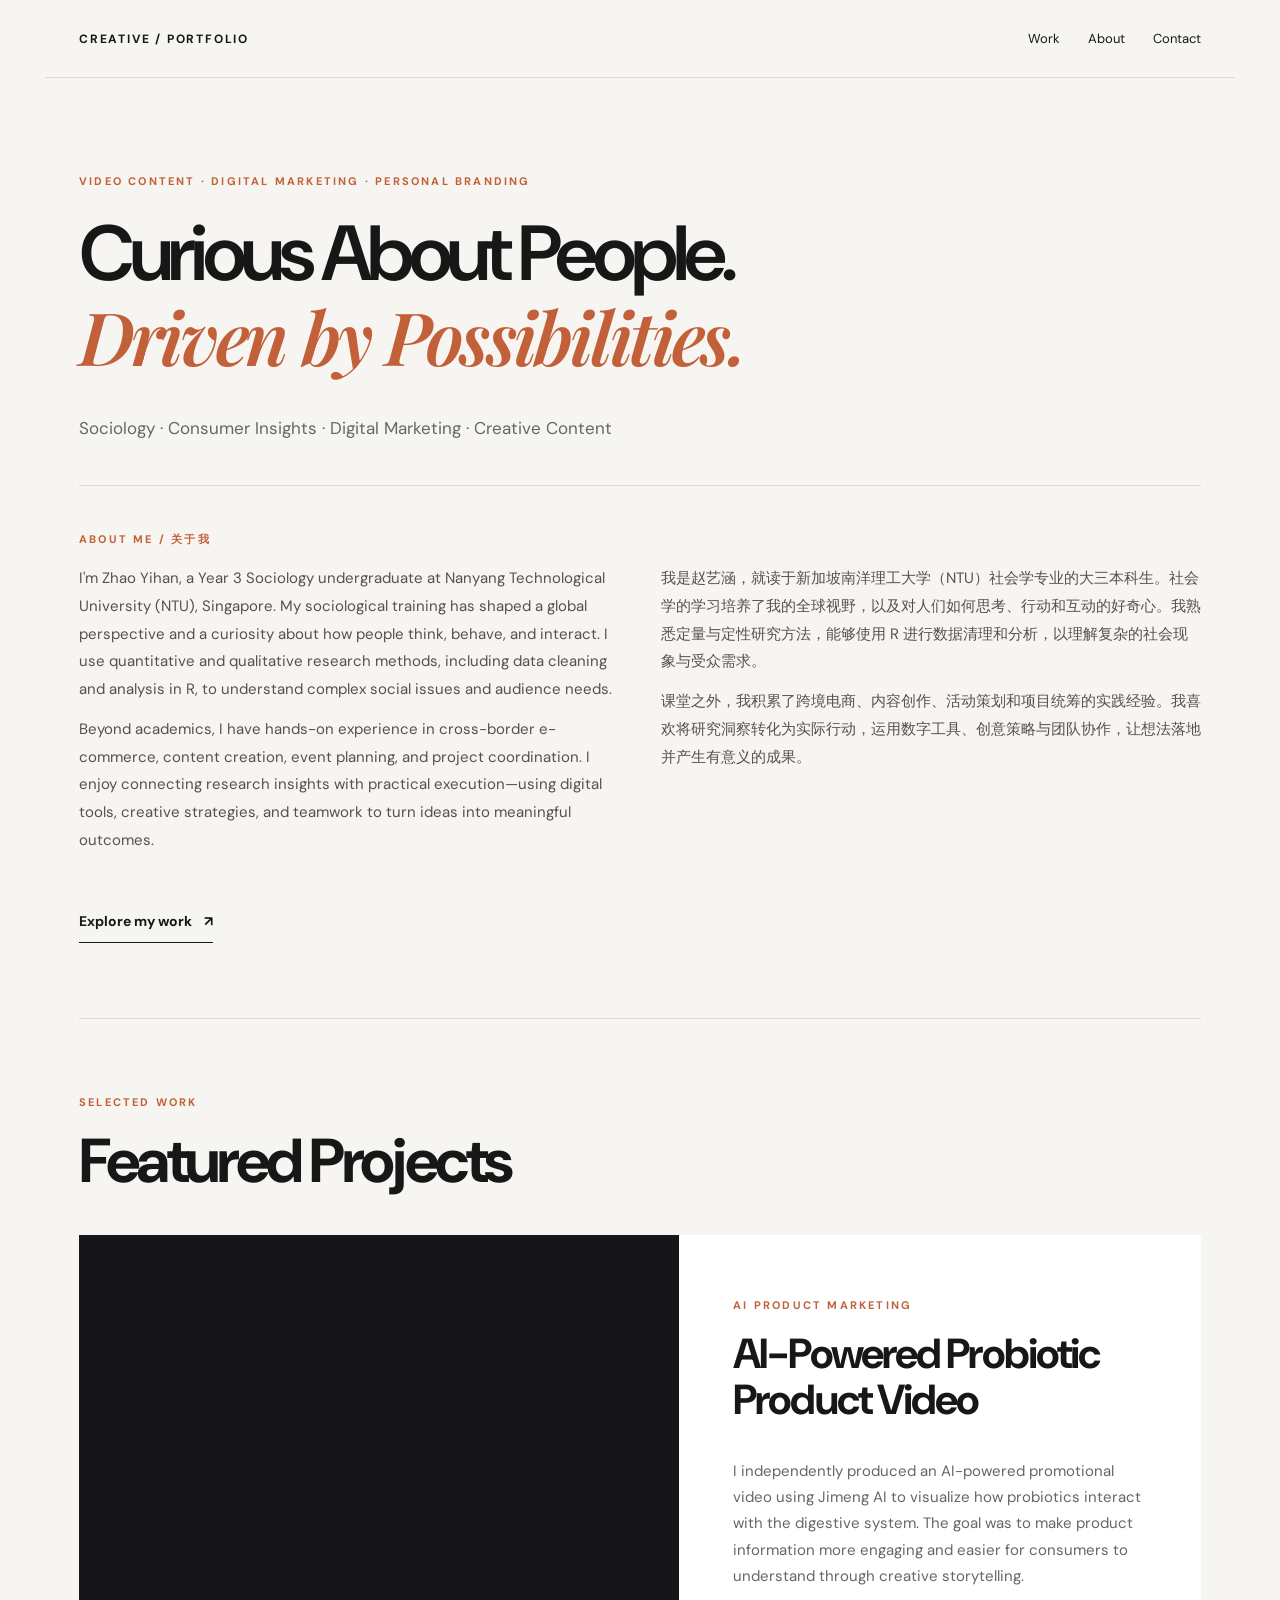
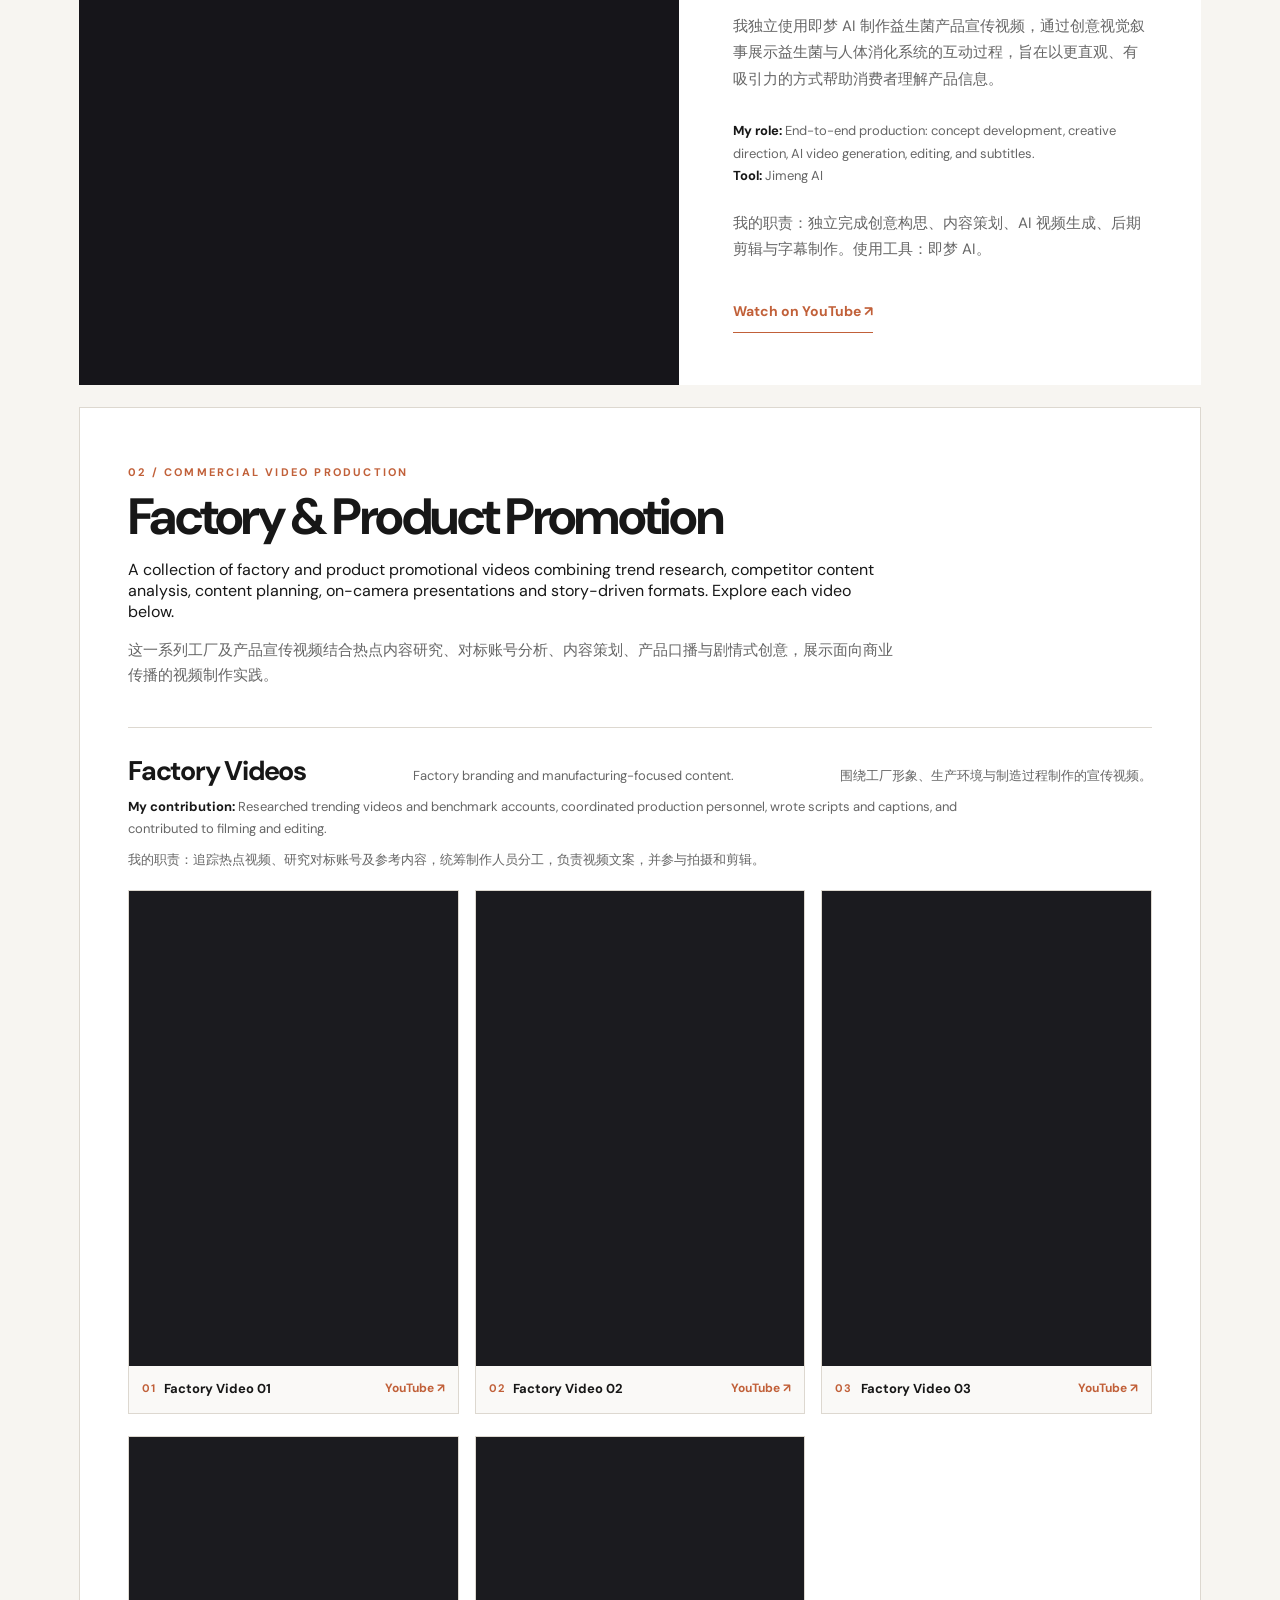
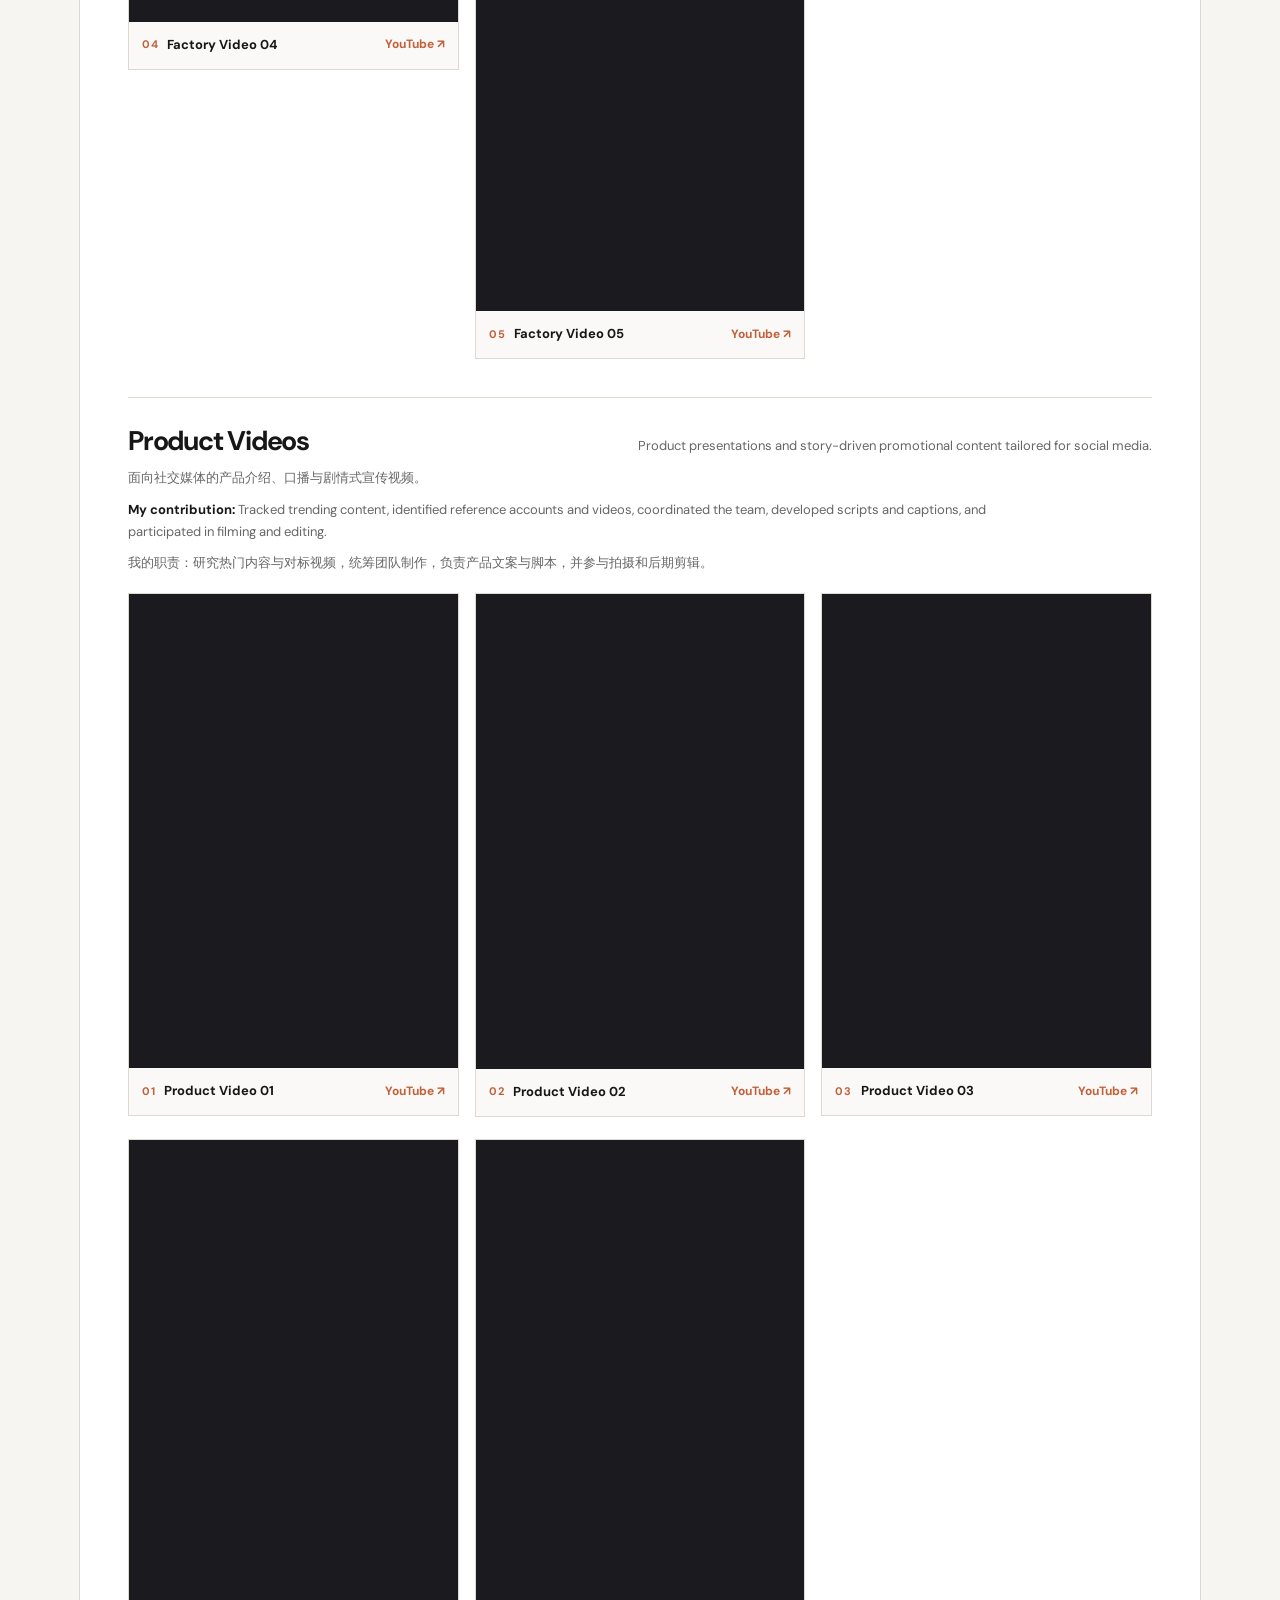
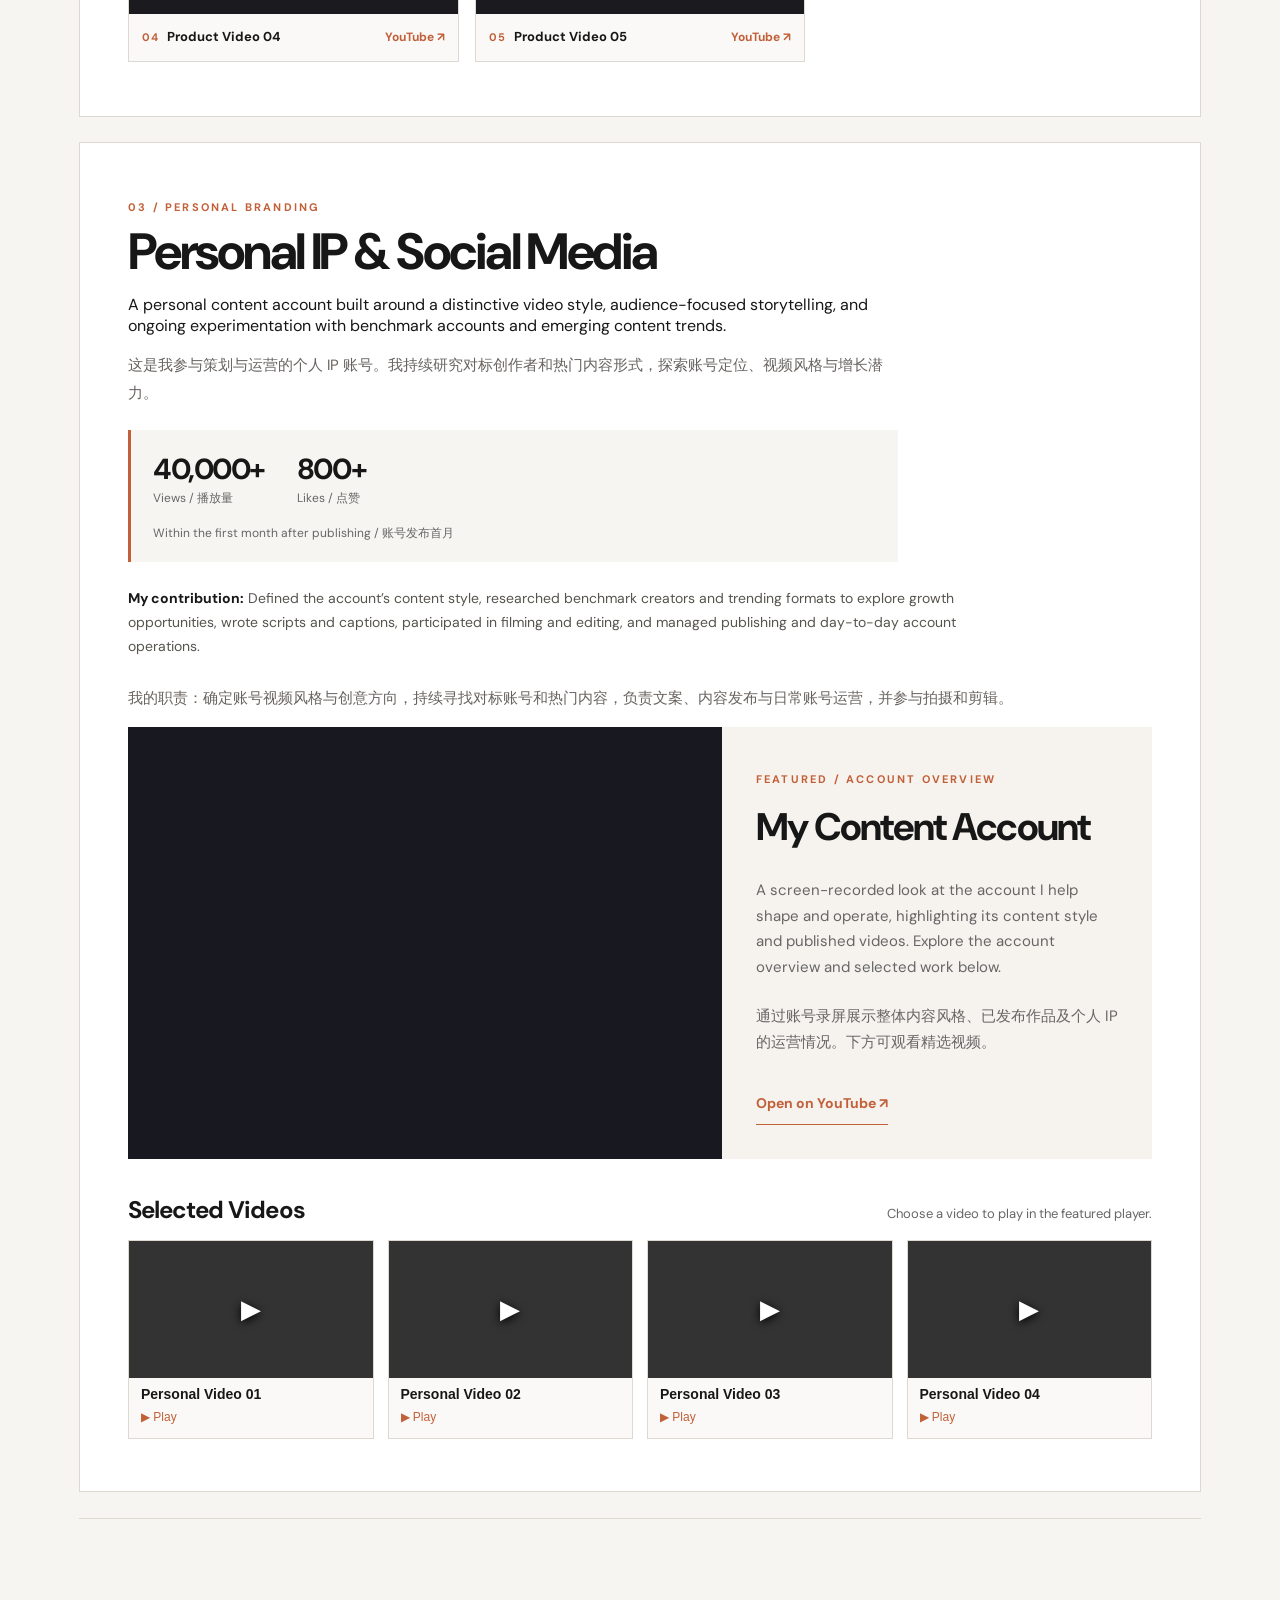
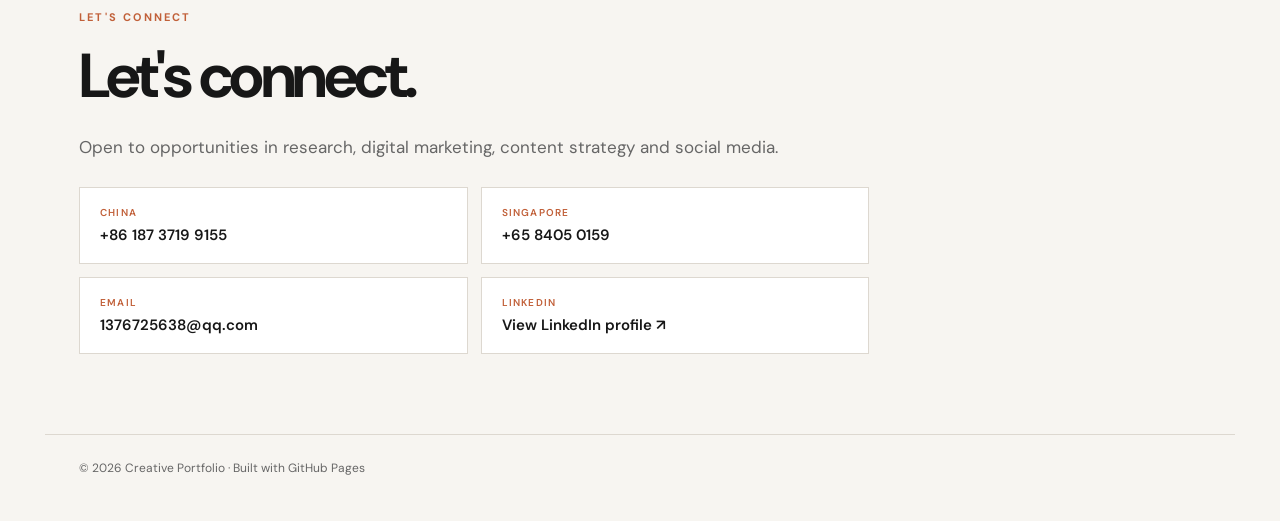
==== commit 27761c84: "Add files via upload" ====
--- a/index.html
+++ b/index.html
@@ -12,8 +12,8 @@
 <main id="home"><section class="hero"><p class="eyebrow">VIDEO CONTENT · DIGITAL MARKETING · PERSONAL BRANDING</p><h1>Curious About People.<br/><em>Driven by Possibilities.</em></h1><p class="lede">Sociology · Consumer Insights · Digital Marketing · Creative Content</p><div class="intro-profile" id="about">
 <p class="eyebrow">ABOUT ME / 关于我</p>
 <div class="intro-columns">
-<div class="intro-language"><span class="language-label">ENGLISH</span><p>I'm a Year 3 Sociology undergraduate at Nanyang Technological University (NTU), Singapore. My sociological training has shaped a global perspective and a curiosity about how people think, behave, and interact. I use quantitative and qualitative research methods, including data cleaning and analysis in R, to understand complex social issues and audience needs.</p><p>Beyond academics, I have hands-on experience in cross-border e-commerce, content creation, event planning, and project coordination. I enjoy connecting research insights with practical execution—using digital tools, creative strategies, and teamwork to turn ideas into meaningful outcomes.</p></div>
-<div class="intro-language"><span class="language-label">中文</span><p>我是新加坡南洋理工大学（NTU）社会学专业的大三本科生。社会学的学习培养了我的全球视野，以及对人们如何思考、行动和互动的好奇心。我熟悉定量与定性研究方法，能够使用 R 进行数据清理和分析，以理解复杂的社会现象与受众需求。</p><p>课堂之外，我积累了跨境电商、内容创作、活动策划和项目统筹的实践经验。我喜欢将研究洞察转化为实际行动，运用数字工具、创意策略与团队协作，让想法落地并产生有意义的成果。</p></div>
+<div class="intro-language"><p>I'm Zhao Yihan, a Year 3 Sociology undergraduate at Nanyang Technological University (NTU), Singapore. My sociological training has shaped a global perspective and a curiosity about how people think, behave, and interact. I use quantitative and qualitative research methods, including data cleaning and analysis in R, to understand complex social issues and audience needs.</p><p>Beyond academics, I have hands-on experience in cross-border e-commerce, content creation, event planning, and project coordination. I enjoy connecting research insights with practical execution—using digital tools, creative strategies, and teamwork to turn ideas into meaningful outcomes.</p></div>
+<div class="intro-language"><p>我是赵艺涵，就读于新加坡南洋理工大学（NTU）社会学专业的大三本科生。社会学的学习培养了我的全球视野，以及对人们如何思考、行动和互动的好奇心。我熟悉定量与定性研究方法，能够使用 R 进行数据清理和分析，以理解复杂的社会现象与受众需求。</p><p>课堂之外，我积累了跨境电商、内容创作、活动策划和项目统筹的实践经验。我喜欢将研究洞察转化为实际行动，运用数字工具、创意策略与团队协作，让想法落地并产生有意义的成果。</p></div>
 </div></div><a class="cta" href="#work">Explore my work <span aria-hidden="true">↗</span></a></section>
 <section class="work" id="work"><div class="section-head"><p class="eyebrow">SELECTED WORK</p><h2>Featured Projects</h2></div>
 <article class="project project-featured">
@@ -23,8 +23,8 @@
 <div class="details">
 <p class="eyebrow">AI PRODUCT MARKETING</p>
 <h3>AI-Powered Probiotic Product Video</h3>
-<p>I independently produced an AI-powered promotional video using Jimeng AI to visualize how probiotics interact with the digestive system. The goal was to make product information more engaging and easier for consumers to understand through creative storytelling.</p>
-<p class="role"><strong>My role:</strong> End-to-end production: concept development, creative direction, AI video generation, editing, and subtitles.<br/><strong>Tool:</strong> Jimeng AI</p>
+<p>I independently produced an AI-powered promotional video using Jimeng AI to visualize how probiotics interact with the digestive system. The goal was to make product information more engaging and easier for consumers to understand through creative storytelling.</p><p class="zh-description">我独立使用即梦 AI 制作益生菌产品宣传视频，通过创意视觉叙事展示益生菌与人体消化系统的互动过程，旨在以更直观、有吸引力的方式帮助消费者理解产品信息。</p>
+<p class="role"><strong>My role:</strong> End-to-end production: concept development, creative direction, AI video generation, editing, and subtitles.<br/><strong>Tool:</strong> Jimeng AI</p><p class="zh-description">我的职责：独立完成创意构思、内容策划、AI 视频生成、后期剪辑与字幕制作。使用工具：即梦 AI。</p>
 <a class="project-link" href="https://youtu.be/uLsxzUAiB4g" rel="noopener noreferrer" target="_blank">Watch on YouTube ↗</a>
 </div>
 </article>
@@ -33,10 +33,10 @@
 <div class="gallery-heading">
 <p class="eyebrow">02 / COMMERCIAL VIDEO PRODUCTION</p>
 <h3 id="commercial-heading">Factory &amp; Product Promotion</h3>
-<p>A collection of factory and product promotional videos combining trend research, competitor content analysis, content planning, on-camera presentations and story-driven formats. Explore each video below.</p>
-<p class="production-note">Selected commissioned or internal promotional video work. These factory and product videos were produced but have not been published on the company’s official channels; portfolio copies are presented here for review.</p></div>
+<p>A collection of factory and product promotional videos combining trend research, competitor content analysis, content planning, on-camera presentations and story-driven formats. Explore each video below.</p><p class="zh-description">这一系列工厂及产品宣传视频结合热点内容研究、对标账号分析、内容策划、产品口播与剧情式创意，展示面向商业传播的视频制作实践。</p>
+</div>
 <section aria-labelledby="factory-title" class="video-category">
-<div class="video-category-heading"><h4 id="factory-title">Factory Videos</h4><p>Factory branding and manufacturing-focused content.</p><p class="category-role"><strong>My contribution:</strong> Researched trending videos and benchmark accounts, coordinated production personnel, wrote scripts and captions, and contributed to filming and editing.</p></div>
+<div class="video-category-heading"><h4 id="factory-title">Factory Videos</h4><p>Factory branding and manufacturing-focused content.</p><p class="zh-description">围绕工厂形象、生产环境与制造过程制作的宣传视频。</p><p class="category-role"><strong>My contribution:</strong> Researched trending videos and benchmark accounts, coordinated production personnel, wrote scripts and captions, and contributed to filming and editing.</p><p class="zh-description">我的职责：追踪热点视频、研究对标账号及参考内容，统筹制作人员分工，负责视频文案，并参与拍摄和剪辑。</p></div>
 <div class="all-video-grid"><article class="video-tile">
 <div class="tile-player portrait">
 <iframe allow="accelerometer; autoplay; clipboard-write; encrypted-media; gyroscope; picture-in-picture; web-share" allowfullscreen="" loading="lazy" referrerpolicy="strict-origin-when-cross-origin" src="https://www.youtube-nocookie.com/embed/DyrcPNmumxI" title="Factory Video 01"></iframe>
@@ -69,7 +69,7 @@
 </article></div>
 </section>
 <section aria-labelledby="product-title" class="video-category">
-<div class="video-category-heading"><h4 id="product-title">Product Videos</h4><p>Product presentations and story-driven promotional content tailored for social media.</p><p class="category-role"><strong>My contribution:</strong> Tracked trending content, identified reference accounts and videos, coordinated the team, developed scripts and captions, and participated in filming and editing.</p></div>
+<div class="video-category-heading"><h4 id="product-title">Product Videos</h4><p>Product presentations and story-driven promotional content tailored for social media.</p><p class="zh-description">面向社交媒体的产品介绍、口播与剧情式宣传视频。</p><p class="category-role"><strong>My contribution:</strong> Tracked trending content, identified reference accounts and videos, coordinated the team, developed scripts and captions, and participated in filming and editing.</p><p class="zh-description">我的职责：研究热门内容与对标视频，统筹团队制作，负责产品文案与脚本，并参与拍摄和后期剪辑。</p></div>
 <div class="all-video-grid"><article class="video-tile">
 <div class="tile-player portrait">
 <iframe allow="accelerometer; autoplay; clipboard-write; encrypted-media; gyroscope; picture-in-picture; web-share" allowfullscreen="" loading="lazy" referrerpolicy="strict-origin-when-cross-origin" src="https://www.youtube-nocookie.com/embed/E_R83Ssgz-4" title="Product Video 01"></iframe>
@@ -106,15 +106,15 @@
 <div class="ip-heading">
 <p class="eyebrow">03 / PERSONAL BRANDING</p>
 <h3 id="ip-title">Personal IP &amp; Social Media</h3>
-<p>A personal content account built around a distinctive video style, audience-focused storytelling, and ongoing experimentation with benchmark accounts and emerging content trends.</p>
+<p>A personal content account built around a distinctive video style, audience-focused storytelling, and ongoing experimentation with benchmark accounts and emerging content trends.</p><p class="zh-description">这是我参与策划与运营的个人 IP 账号。我持续研究对标创作者和热门内容形式，探索账号定位、视频风格与增长潜力。</p>
 <div aria-label="Personal account first month performance" class="ip-metrics"><div><strong>40,000+</strong><span>Views / 播放量</span></div><div><strong>800+</strong><span>Likes / 点赞</span></div><p>Within the first month after publishing / 账号发布首月</p></div></div>
-<p class="category-role ip-role"><strong>My contribution:</strong> Defined the account’s content style, researched benchmark creators and trending formats to explore growth opportunities, wrote scripts and captions, participated in filming and editing, and managed publishing and day-to-day account operations.</p>
+<p class="category-role ip-role"><strong>My contribution:</strong> Defined the account’s content style, researched benchmark creators and trending formats to explore growth opportunities, wrote scripts and captions, participated in filming and editing, and managed publishing and day-to-day account operations.</p><p class="zh-description">我的职责：确定账号视频风格与创意方向，持续寻找对标账号和热门内容，负责文案、内容发布与日常账号运营，并参与拍摄和剪辑。</p>
 <div class="ip-spotlight">
 <div class="ip-video-wrap"><iframe allow="accelerometer; autoplay; clipboard-write; encrypted-media; gyroscope; picture-in-picture; web-share" allowfullscreen="" id="ip-player" loading="lazy" referrerpolicy="strict-origin-when-cross-origin" src="https://www.youtube.com/embed/rNtBmvDBw0g" title="Personal account overview — screen recording"></iframe></div>
 <div class="ip-spotlight-text">
 <p class="eyebrow" id="ip-current-label">FEATURED / ACCOUNT OVERVIEW</p>
 <h4 id="ip-current-title">My Content Account</h4>
-<p id="ip-current-description">A screen-recorded look at the account I help shape and operate, highlighting its content style and published videos. Explore the account overview and selected work below.</p>
+<p id="ip-current-description">A screen-recorded look at the account I help shape and operate, highlighting its content style and published videos. Explore the account overview and selected work below.</p><p class="zh-description">通过账号录屏展示整体内容风格、已发布作品及个人 IP 的运营情况。下方可观看精选视频。</p>
 <a class="project-link" href="https://youtube.com/shorts/rNtBmvDBw0g" id="ip-current-link" rel="noopener noreferrer" target="_blank">Open on YouTube ↗</a>
 </div>
 </div>
@@ -122,7 +122,6 @@
 <div class="ip-clip-grid" id="ip-clip-grid"></div>
 </section>
 </section>
-
 <section class="contact" id="contact"><p class="eyebrow">LET'S CONNECT</p><h2>Let's connect.</h2><p class="contact-intro">Open to opportunities in research, digital marketing, content strategy and social media.</p>
 <div class="contact-links"><a href="tel:+8618737199155"><span>CHINA</span>+86 187 3719 9155</a><a href="tel:+6584050159"><span>SINGAPORE</span>+65 8405 0159</a><a href="mailto:1376725638@qq.com"><span>EMAIL</span>1376725638@qq.com</a><a href="https://www.linkedin.com/in/%E8%89%BA%E6%B6%B5-%E8%B5%B5-9230363a7" rel="noopener noreferrer" target="_blank"><span>LINKEDIN</span>View LinkedIn profile ↗</a></div></section></main>
 <footer>© <span id="year">2026</span> Creative Portfolio · Built with GitHub Pages</footer>
--- a/style.css
+++ b/style.css
@@ -127,3 +127,7 @@
 .contact-links a:hover {border-color:var(--accent)}
 .contact-links span {display:block;color:var(--accent);letter-spacing:.12em;font-size:10px;margin-bottom:6px}
 @media(max-width:720px){.hero h1{font-size:clamp(37px,9vw,61px)}.intro-columns{grid-template-columns:1fr;gap:14px}.contact-links{grid-template-columns:1fr}.intro-profile{margin-top:28px}}
+
+/* Chinese descriptions accompanying project text */
+.zh-description { color: #686360; font-size: 0.93em; line-height: 1.85; margin-top: 0.6em; }
+.intro-language > p:first-child { margin-top: 0; }
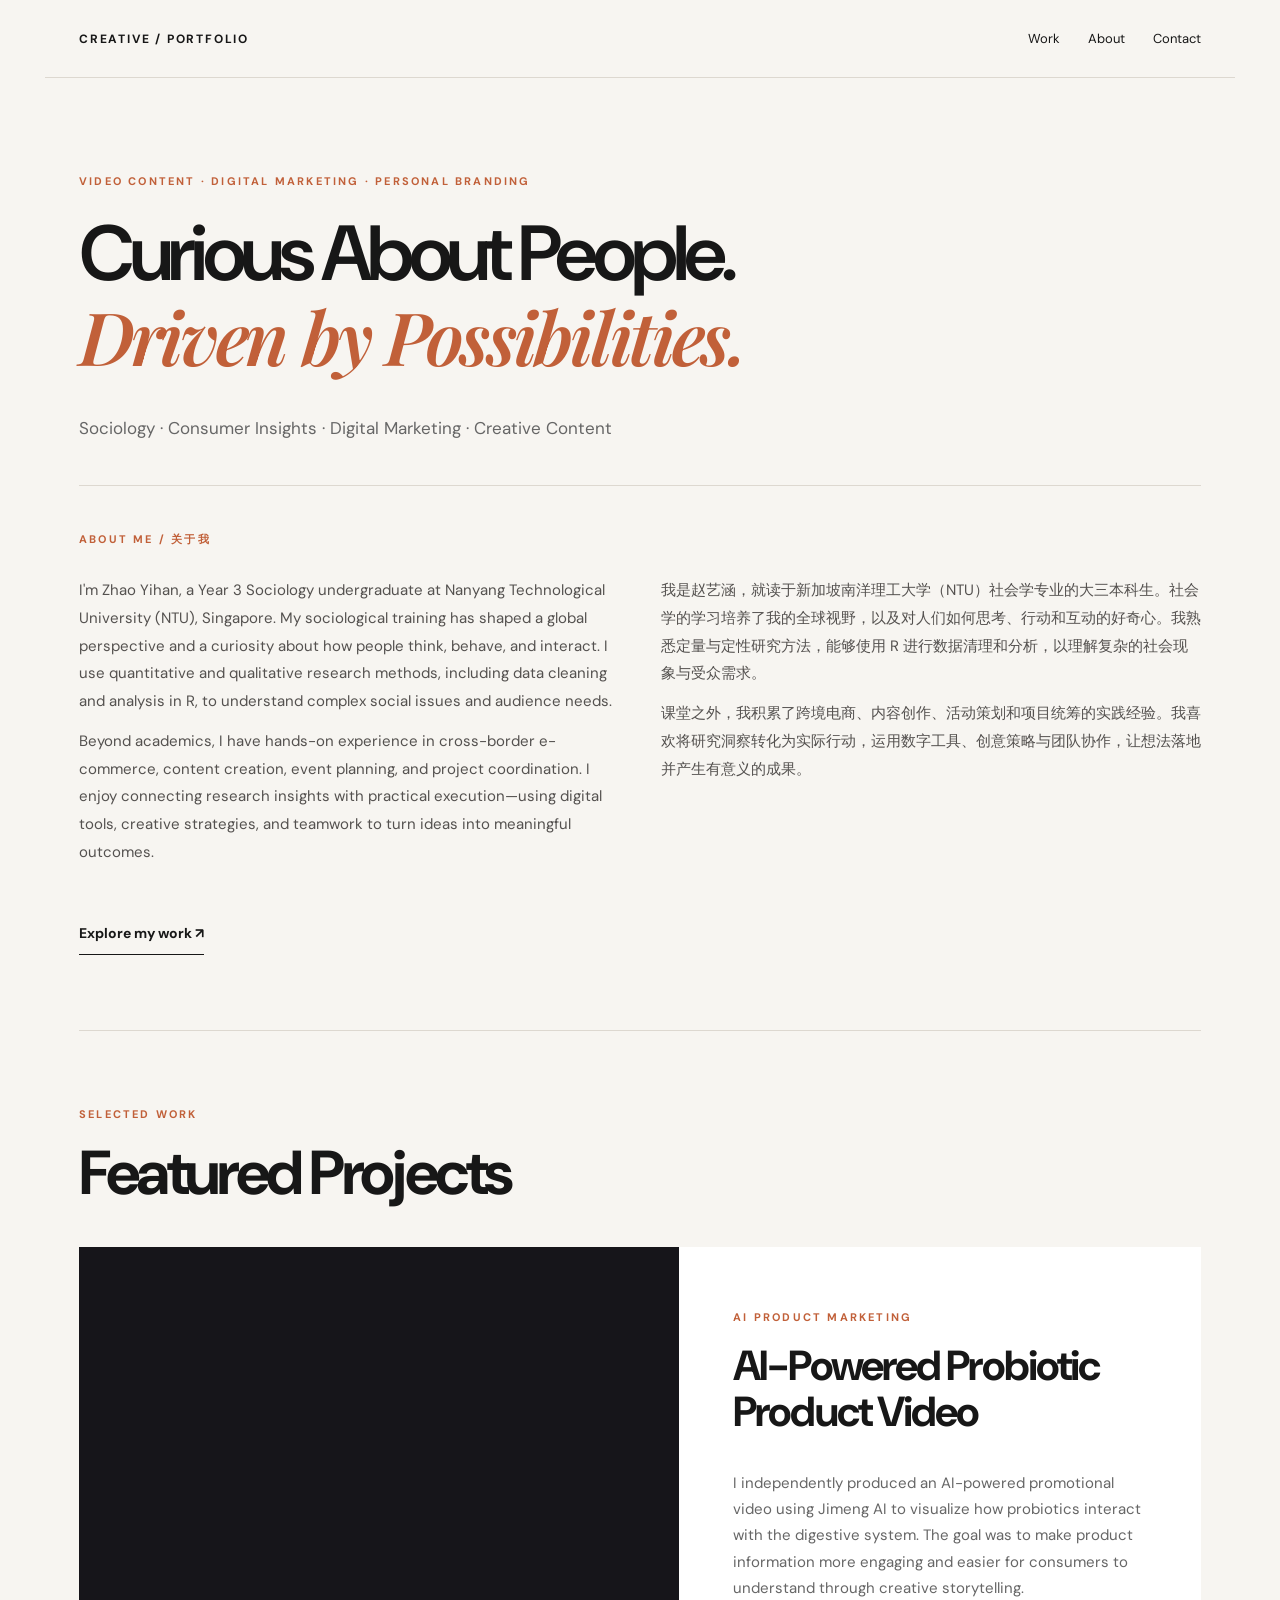
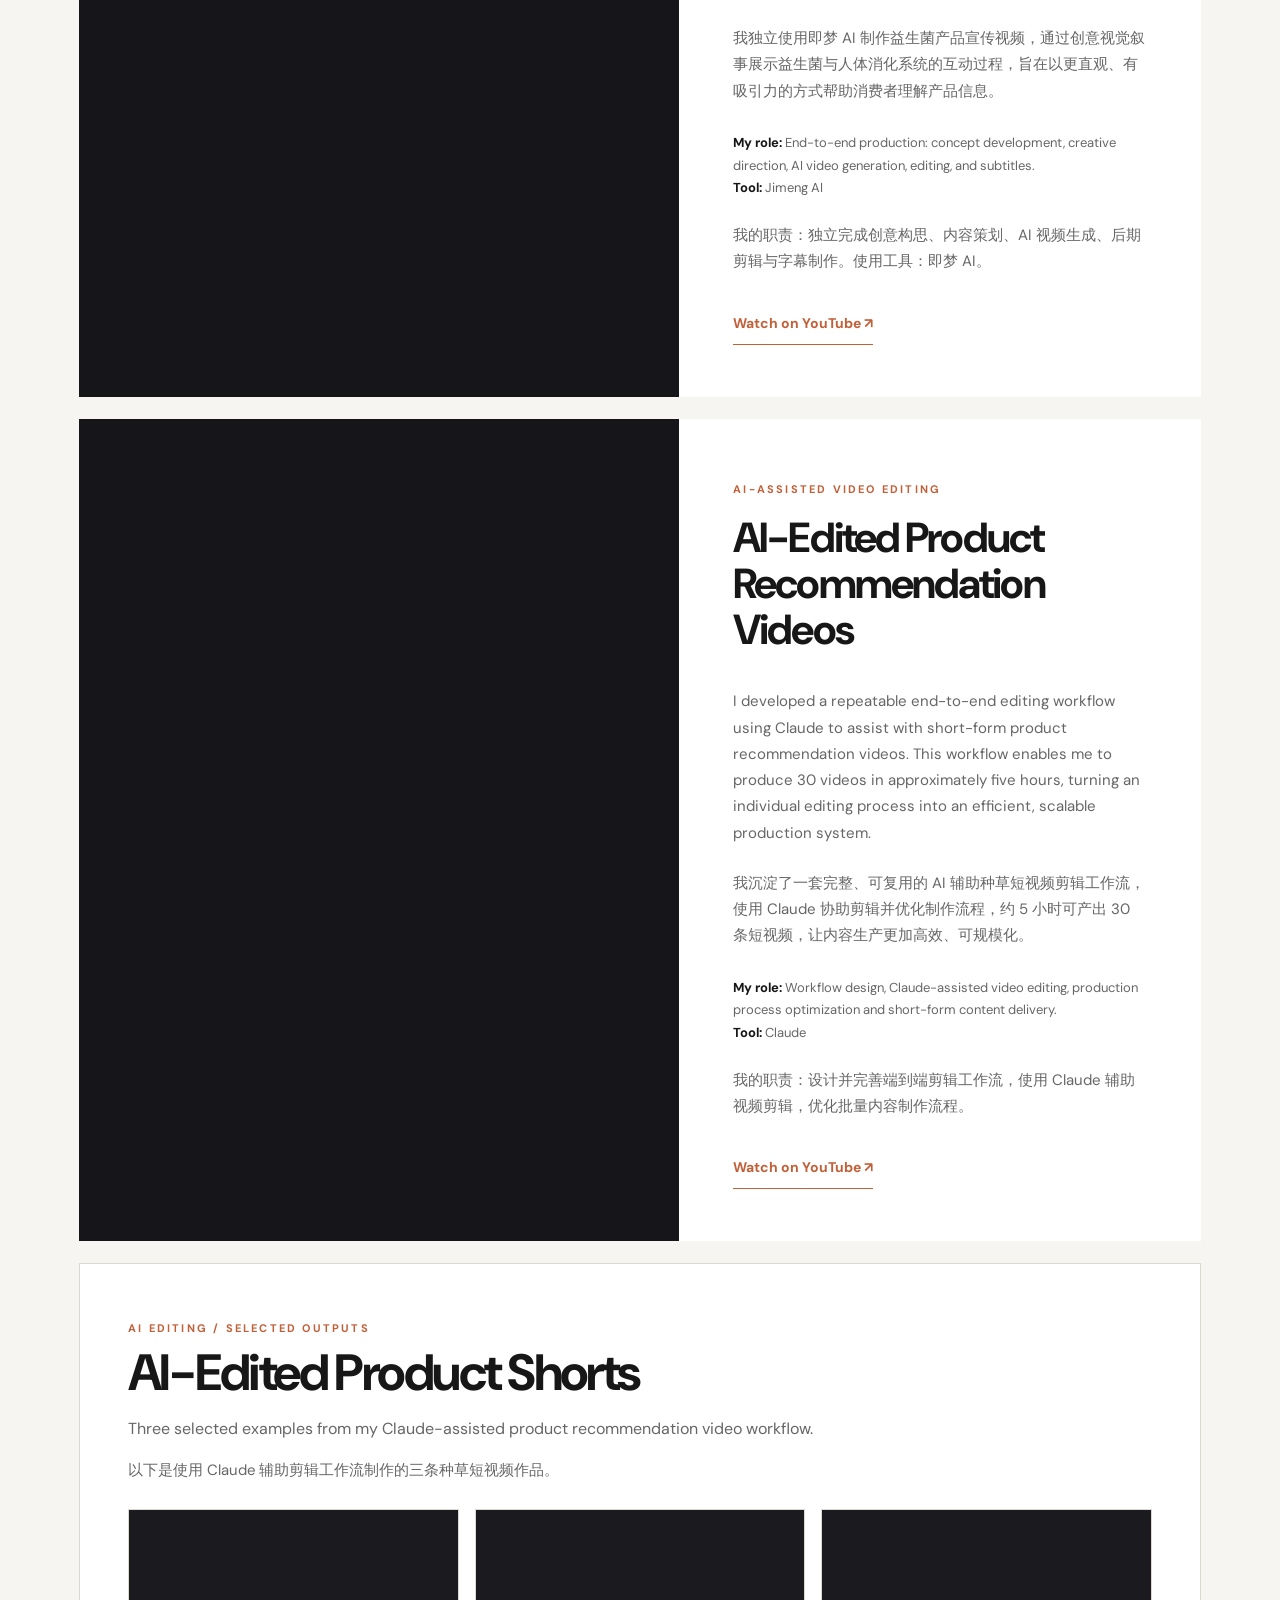
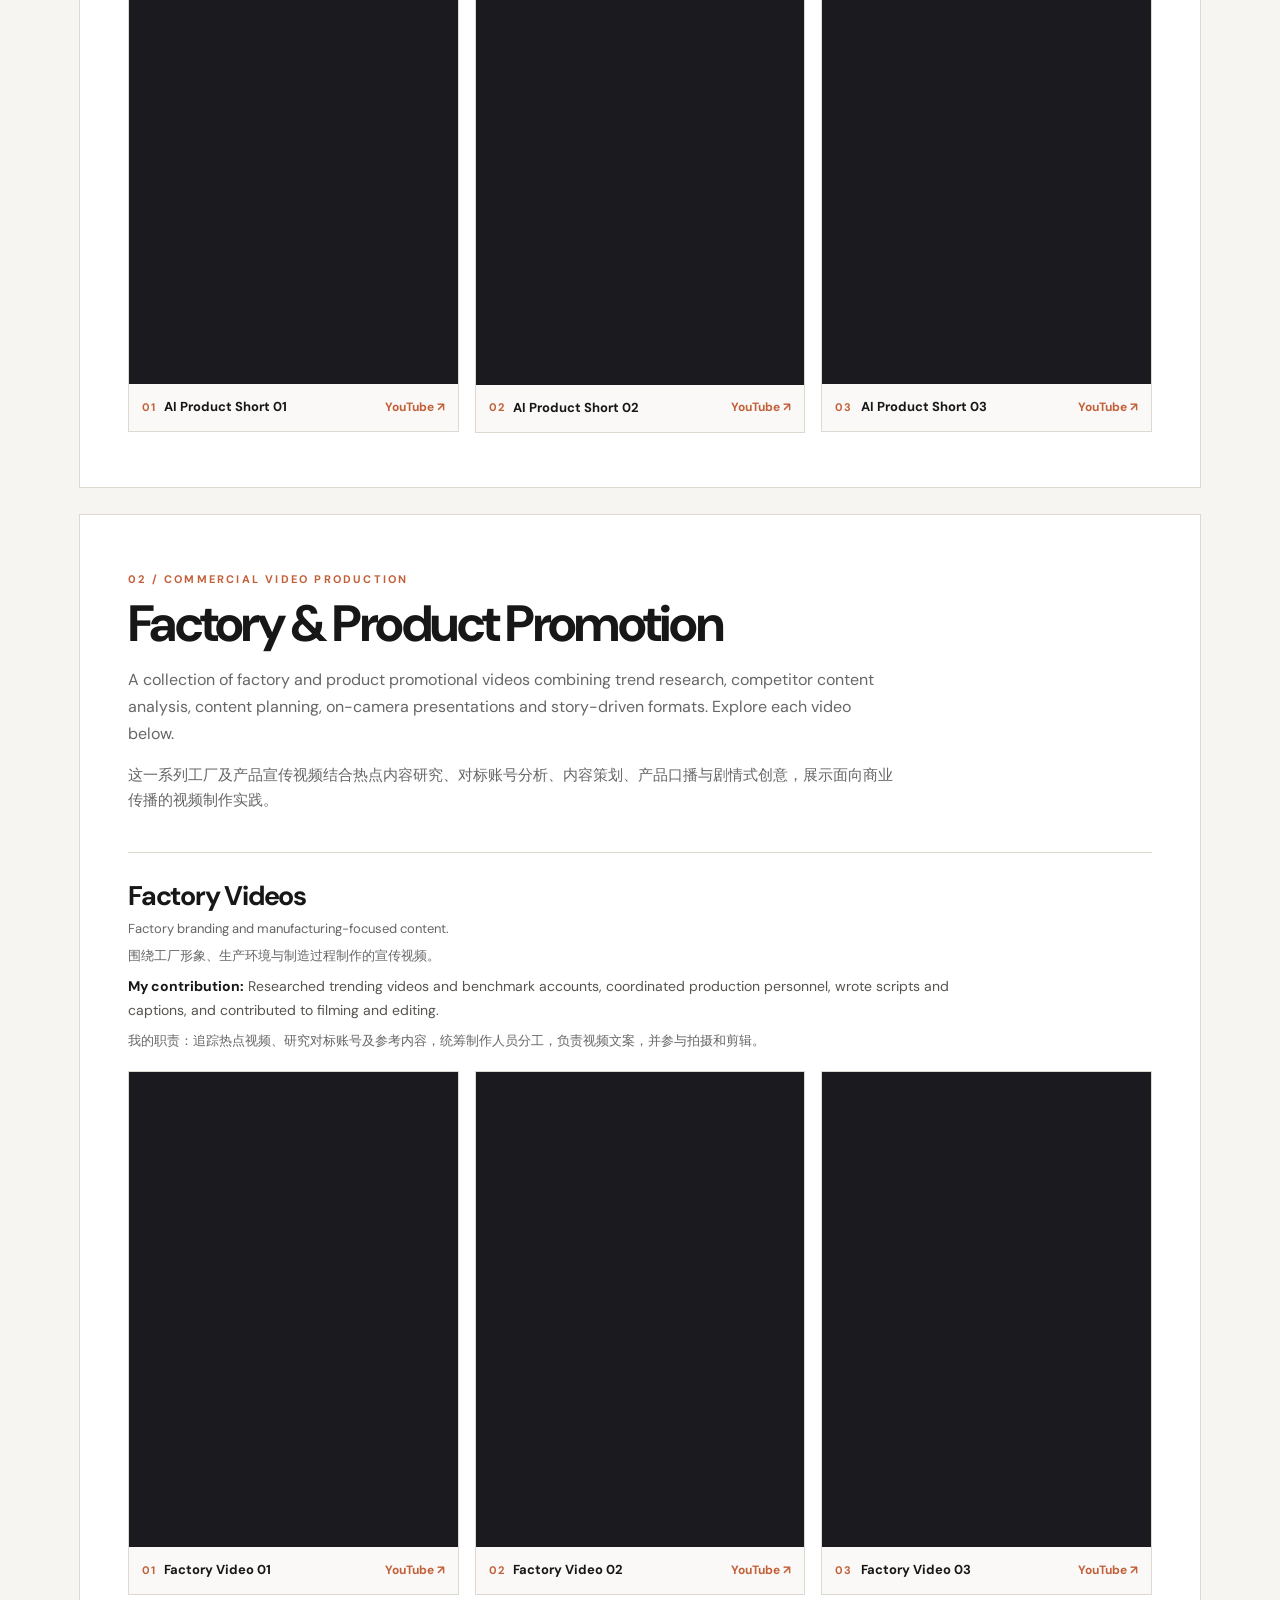
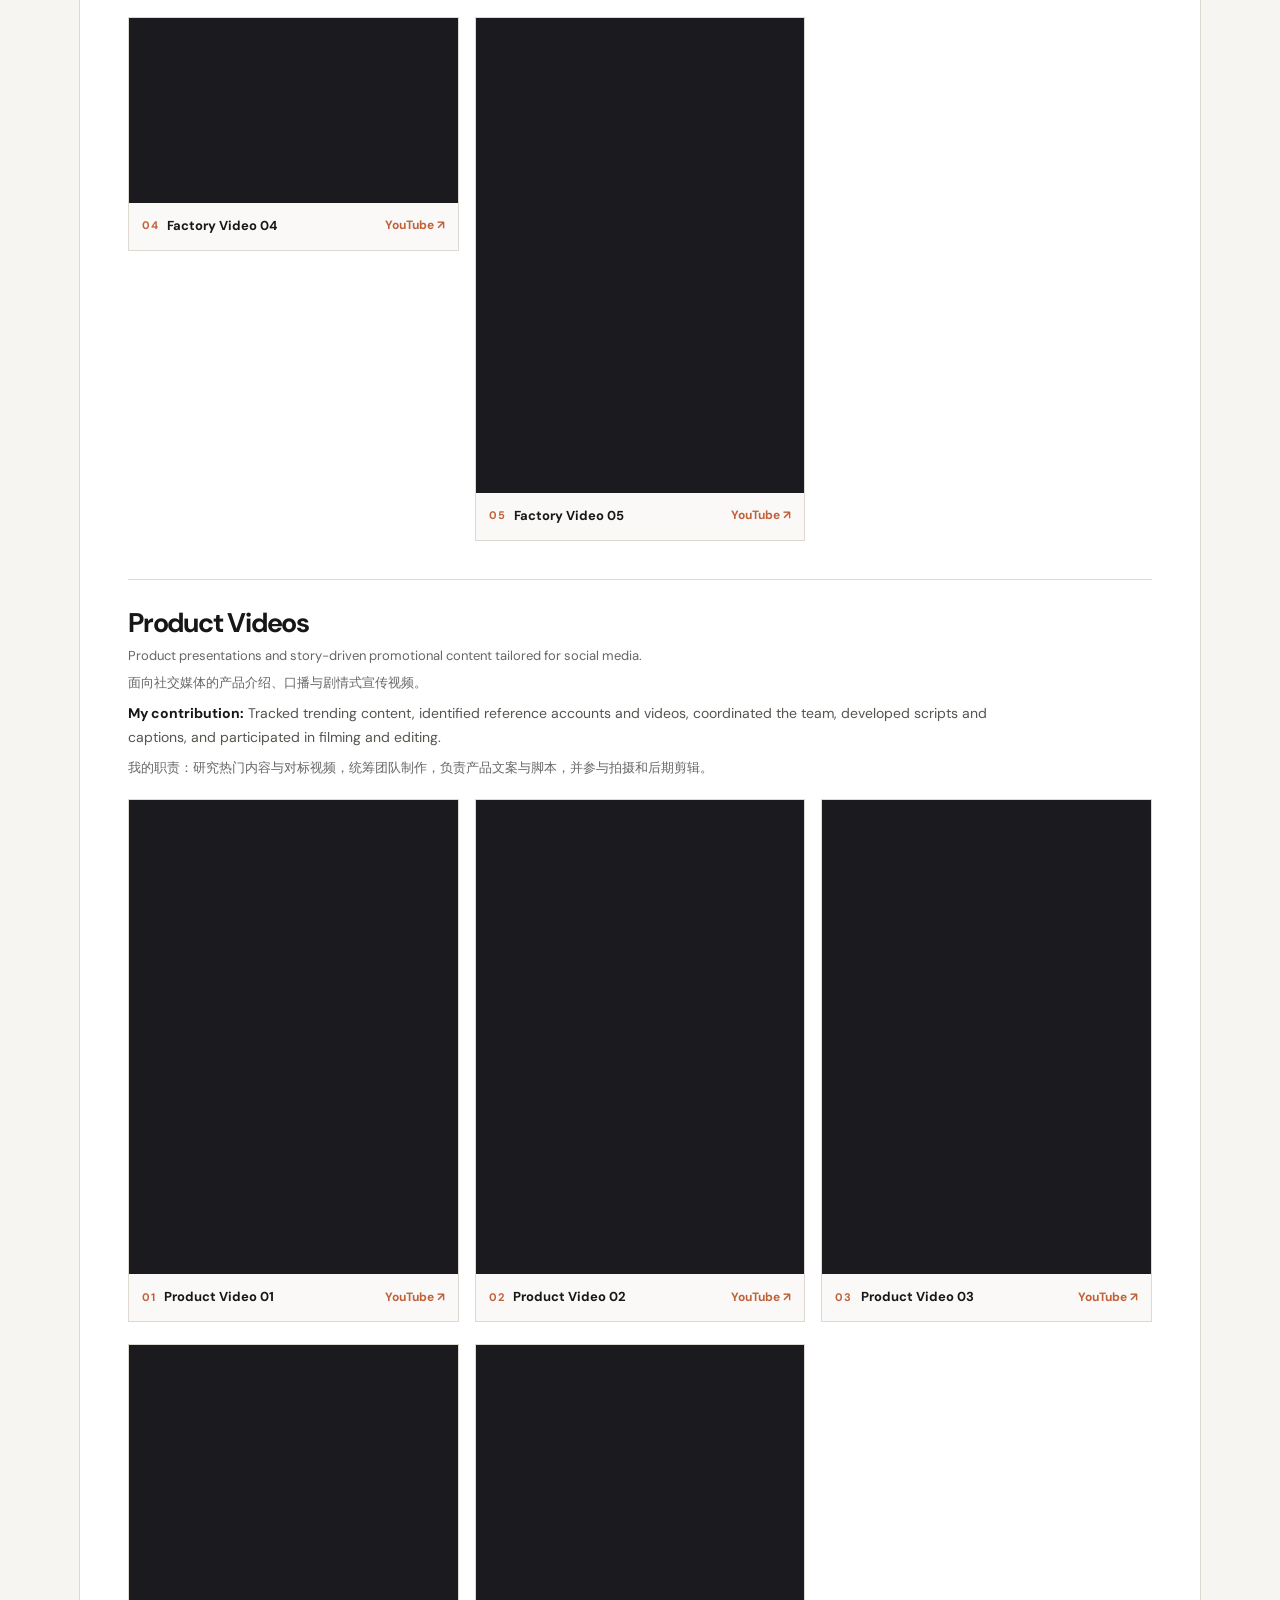
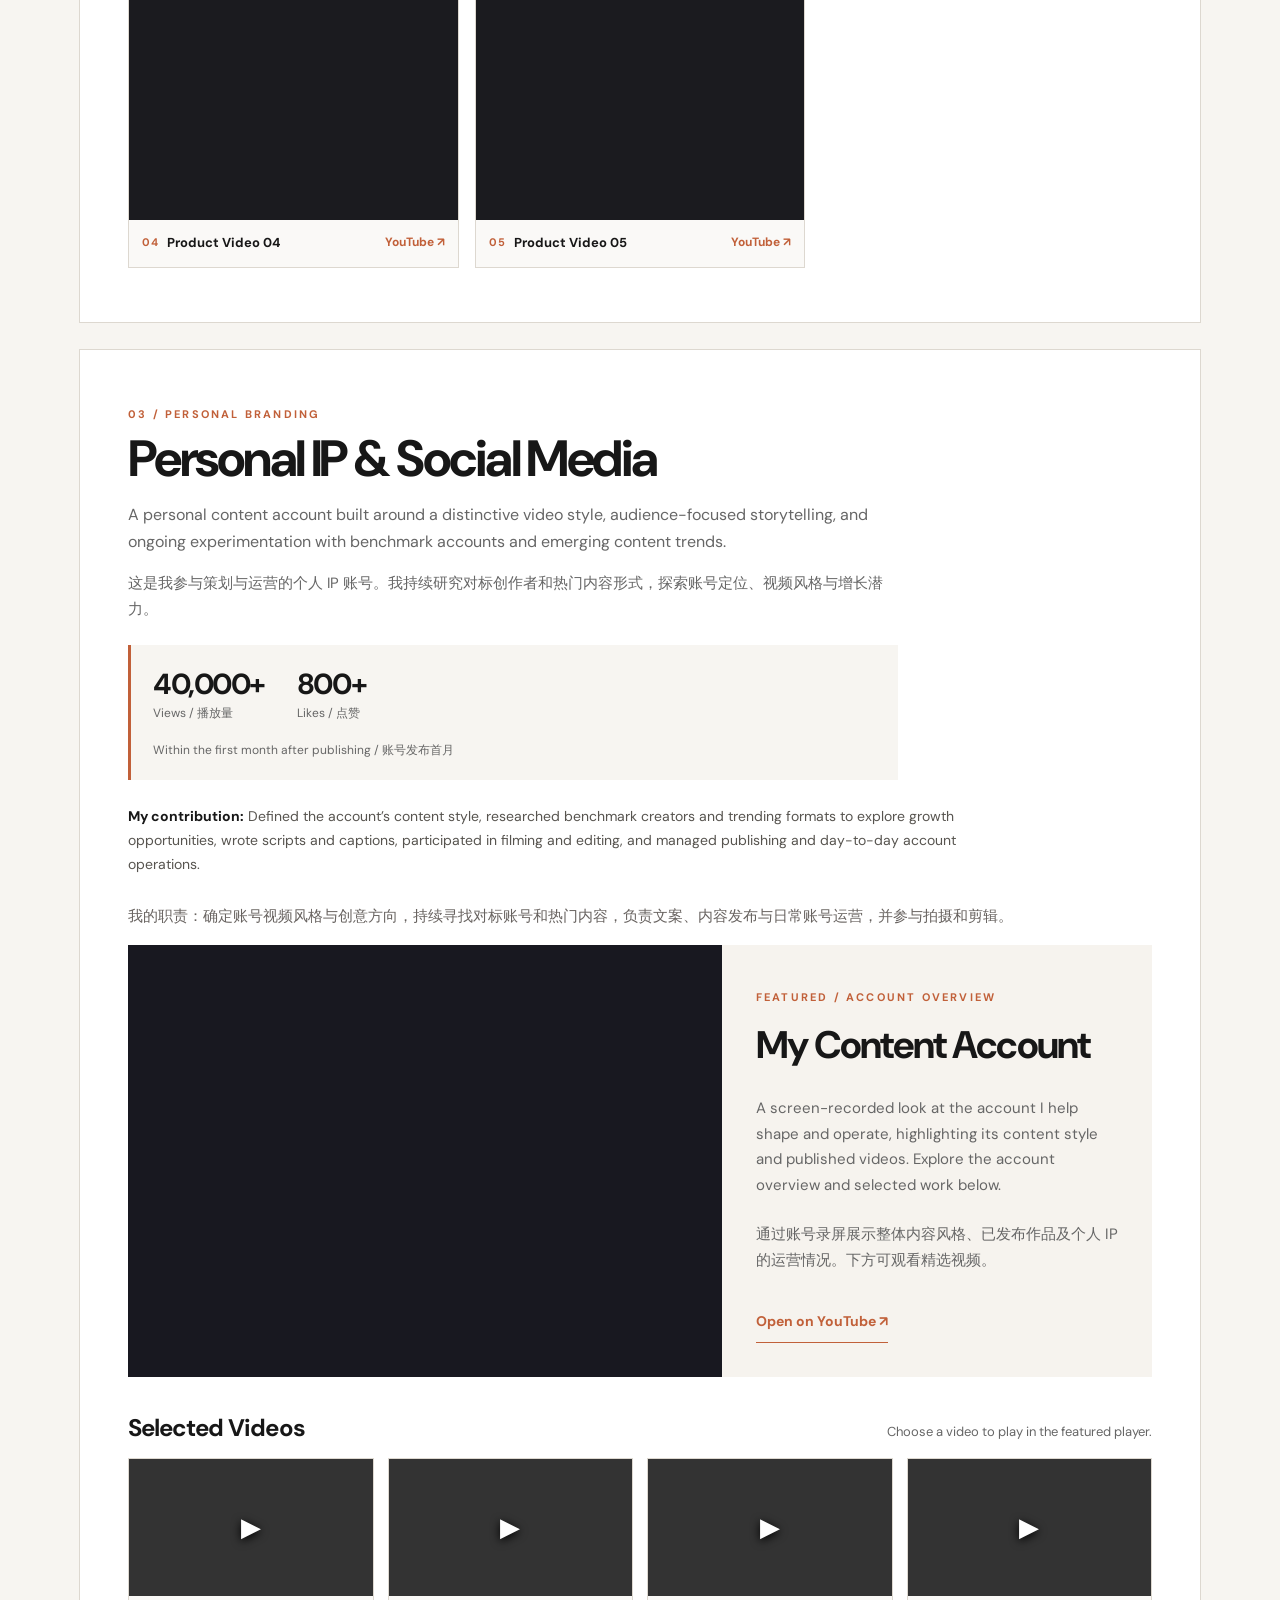
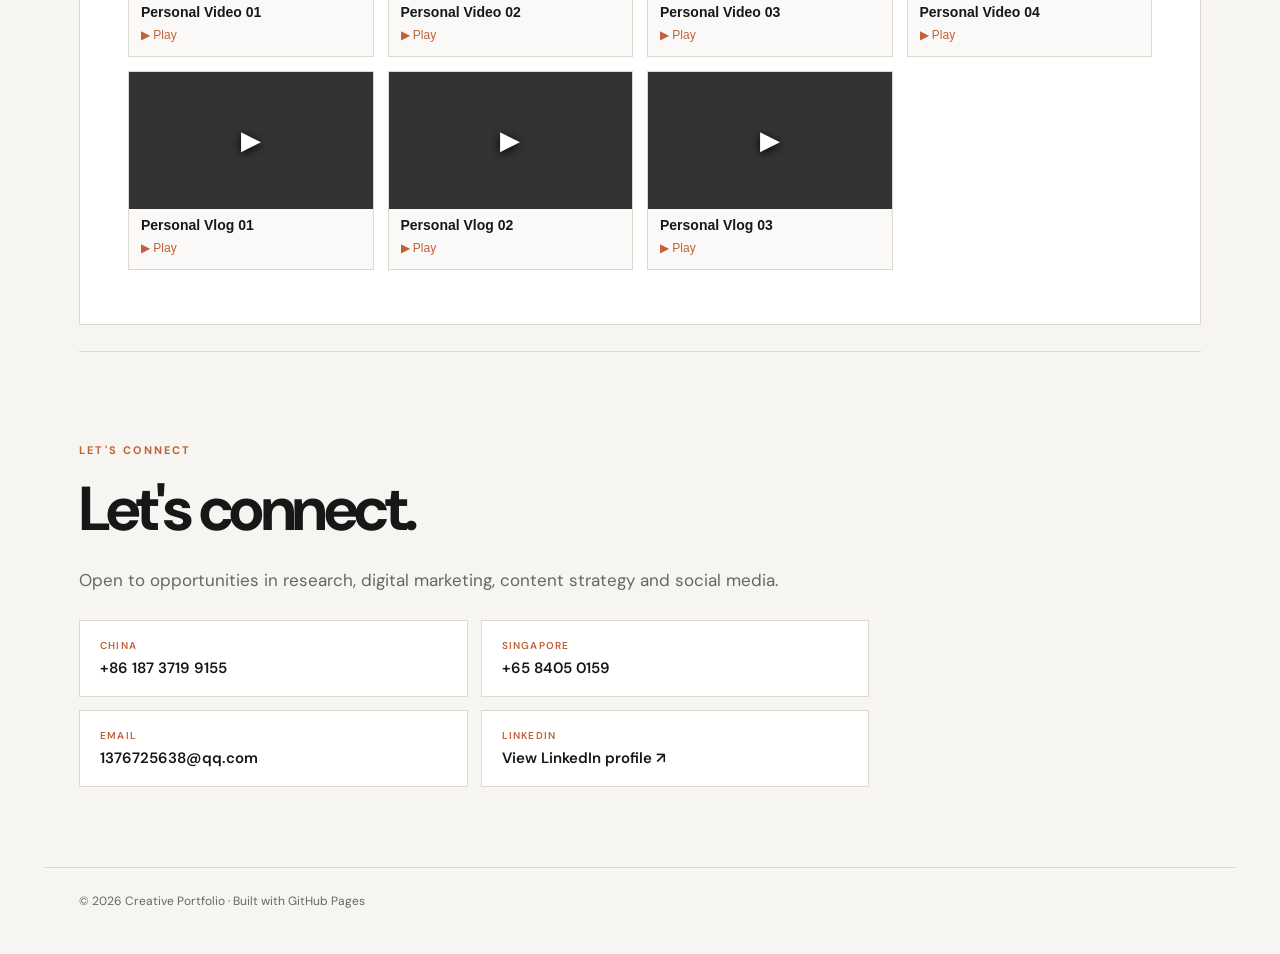
==== commit 0bda5f9e: "Add files via upload" ====
--- a/index.html
+++ b/index.html
@@ -1,157 +1,25 @@
-<!DOCTYPE html>
-
-<html lang="en">
-<head>
-<meta charset="utf-8"/><meta content="width=device-width,initial-scale=1" name="viewport"/>
-<meta content="A portfolio of video content creation, product marketing and personal branding projects." name="description"/>
-<title>Video &amp; Digital Marketing Portfolio</title>
-<link href="style.css" rel="stylesheet"/>
-</head>
-<body>
+<!doctype html><html lang="en"><head><meta charset="utf-8"><meta name="viewport" content="width=device-width,initial-scale=1"><meta name="description" content="A portfolio of video content creation, product marketing and personal branding projects."><title>Video &amp; Digital Marketing Portfolio</title><link href="style.css" rel="stylesheet"></head><body>
 <header class="nav"><a class="brand" href="#home">CREATIVE / PORTFOLIO</a><nav><a href="#work">Work</a><a href="#about">About</a><a href="#contact">Contact</a></nav></header>
-<main id="home"><section class="hero"><p class="eyebrow">VIDEO CONTENT · DIGITAL MARKETING · PERSONAL BRANDING</p><h1>Curious About People.<br/><em>Driven by Possibilities.</em></h1><p class="lede">Sociology · Consumer Insights · Digital Marketing · Creative Content</p><div class="intro-profile" id="about">
-<p class="eyebrow">ABOUT ME / 关于我</p>
-<div class="intro-columns">
-<div class="intro-language"><p>I'm Zhao Yihan, a Year 3 Sociology undergraduate at Nanyang Technological University (NTU), Singapore. My sociological training has shaped a global perspective and a curiosity about how people think, behave, and interact. I use quantitative and qualitative research methods, including data cleaning and analysis in R, to understand complex social issues and audience needs.</p><p>Beyond academics, I have hands-on experience in cross-border e-commerce, content creation, event planning, and project coordination. I enjoy connecting research insights with practical execution—using digital tools, creative strategies, and teamwork to turn ideas into meaningful outcomes.</p></div>
-<div class="intro-language"><p>我是赵艺涵，就读于新加坡南洋理工大学（NTU）社会学专业的大三本科生。社会学的学习培养了我的全球视野，以及对人们如何思考、行动和互动的好奇心。我熟悉定量与定性研究方法，能够使用 R 进行数据清理和分析，以理解复杂的社会现象与受众需求。</p><p>课堂之外，我积累了跨境电商、内容创作、活动策划和项目统筹的实践经验。我喜欢将研究洞察转化为实际行动，运用数字工具、创意策略与团队协作，让想法落地并产生有意义的成果。</p></div>
-</div></div><a class="cta" href="#work">Explore my work <span aria-hidden="true">↗</span></a></section>
+<main id="home"><section class="hero"><p class="eyebrow">VIDEO CONTENT · DIGITAL MARKETING · PERSONAL BRANDING</p><h1>Curious About People.<br><em>Driven by Possibilities.</em></h1><p class="lede">Sociology · Consumer Insights · Digital Marketing · Creative Content</p><div class="intro-profile" id="about"><p class="eyebrow">ABOUT ME / 关于我</p><div class="intro-columns"><div class="intro-language"><p>I'm Zhao Yihan, a Year 3 Sociology undergraduate at Nanyang Technological University (NTU), Singapore. My sociological training has shaped a global perspective and a curiosity about how people think, behave, and interact. I use quantitative and qualitative research methods, including data cleaning and analysis in R, to understand complex social issues and audience needs.</p><p>Beyond academics, I have hands-on experience in cross-border e-commerce, content creation, event planning, and project coordination. I enjoy connecting research insights with practical execution—using digital tools, creative strategies, and teamwork to turn ideas into meaningful outcomes.</p></div><div class="intro-language"><p>我是赵艺涵，就读于新加坡南洋理工大学（NTU）社会学专业的大三本科生。社会学的学习培养了我的全球视野，以及对人们如何思考、行动和互动的好奇心。我熟悉定量与定性研究方法，能够使用 R 进行数据清理和分析，以理解复杂的社会现象与受众需求。</p><p>课堂之外，我积累了跨境电商、内容创作、活动策划和项目统筹的实践经验。我喜欢将研究洞察转化为实际行动，运用数字工具、创意策略与团队协作，让想法落地并产生有意义的成果。</p></div></div></div><a class="cta" href="#work">Explore my work ↗</a></section>
 <section class="work" id="work"><div class="section-head"><p class="eyebrow">SELECTED WORK</p><h2>Featured Projects</h2></div>
-<article class="project project-featured">
-<div class="visual ai ai-video-feature">
-<iframe allow="accelerometer; autoplay; clipboard-write; encrypted-media; gyroscope; picture-in-picture; web-share" allowfullscreen="" loading="lazy" referrerpolicy="strict-origin-when-cross-origin" src="https://www.youtube.com/embed/uLsxzUAiB4g" title="AI-Powered Probiotic Product Video"></iframe>
-</div>
-<div class="details">
-<p class="eyebrow">AI PRODUCT MARKETING</p>
-<h3>AI-Powered Probiotic Product Video</h3>
-<p>I independently produced an AI-powered promotional video using Jimeng AI to visualize how probiotics interact with the digestive system. The goal was to make product information more engaging and easier for consumers to understand through creative storytelling.</p><p class="zh-description">我独立使用即梦 AI 制作益生菌产品宣传视频，通过创意视觉叙事展示益生菌与人体消化系统的互动过程，旨在以更直观、有吸引力的方式帮助消费者理解产品信息。</p>
-<p class="role"><strong>My role:</strong> End-to-end production: concept development, creative direction, AI video generation, editing, and subtitles.<br/><strong>Tool:</strong> Jimeng AI</p><p class="zh-description">我的职责：独立完成创意构思、内容策划、AI 视频生成、后期剪辑与字幕制作。使用工具：即梦 AI。</p>
-<a class="project-link" href="https://youtu.be/uLsxzUAiB4g" rel="noopener noreferrer" target="_blank">Watch on YouTube ↗</a>
-</div>
-</article>
-<!-- Commercial video gallery: paste your YouTube IDs into the galleryVideos array at the bottom of this file. -->
-<section aria-labelledby="commercial-heading" class="commercial-gallery all-videos-gallery" id="commercial-gallery">
-<div class="gallery-heading">
-<p class="eyebrow">02 / COMMERCIAL VIDEO PRODUCTION</p>
-<h3 id="commercial-heading">Factory &amp; Product Promotion</h3>
-<p>A collection of factory and product promotional videos combining trend research, competitor content analysis, content planning, on-camera presentations and story-driven formats. Explore each video below.</p><p class="zh-description">这一系列工厂及产品宣传视频结合热点内容研究、对标账号分析、内容策划、产品口播与剧情式创意，展示面向商业传播的视频制作实践。</p>
-</div>
-<section aria-labelledby="factory-title" class="video-category">
-<div class="video-category-heading"><h4 id="factory-title">Factory Videos</h4><p>Factory branding and manufacturing-focused content.</p><p class="zh-description">围绕工厂形象、生产环境与制造过程制作的宣传视频。</p><p class="category-role"><strong>My contribution:</strong> Researched trending videos and benchmark accounts, coordinated production personnel, wrote scripts and captions, and contributed to filming and editing.</p><p class="zh-description">我的职责：追踪热点视频、研究对标账号及参考内容，统筹制作人员分工，负责视频文案，并参与拍摄和剪辑。</p></div>
-<div class="all-video-grid"><article class="video-tile">
-<div class="tile-player portrait">
-<iframe allow="accelerometer; autoplay; clipboard-write; encrypted-media; gyroscope; picture-in-picture; web-share" allowfullscreen="" loading="lazy" referrerpolicy="strict-origin-when-cross-origin" src="https://www.youtube-nocookie.com/embed/DyrcPNmumxI" title="Factory Video 01"></iframe>
-</div>
-<div class="tile-meta"><span class="tile-number">01</span><strong>Factory Video 01</strong><a aria-label="Open Factory Video 01 on YouTube" href="https://www.youtube.com/watch?v=DyrcPNmumxI" rel="noopener noreferrer" target="_blank">YouTube ↗</a></div>
-</article>
-<article class="video-tile">
-<div class="tile-player portrait">
-<iframe allow="accelerometer; autoplay; clipboard-write; encrypted-media; gyroscope; picture-in-picture; web-share" allowfullscreen="" loading="lazy" referrerpolicy="strict-origin-when-cross-origin" src="https://www.youtube-nocookie.com/embed/GAHxlh6G7RQ" title="Factory Video 02"></iframe>
-</div>
-<div class="tile-meta"><span class="tile-number">02</span><strong>Factory Video 02</strong><a aria-label="Open Factory Video 02 on YouTube" href="https://www.youtube.com/watch?v=GAHxlh6G7RQ" rel="noopener noreferrer" target="_blank">YouTube ↗</a></div>
-</article>
-<article class="video-tile">
-<div class="tile-player portrait">
-<iframe allow="accelerometer; autoplay; clipboard-write; encrypted-media; gyroscope; picture-in-picture; web-share" allowfullscreen="" loading="lazy" referrerpolicy="strict-origin-when-cross-origin" src="https://www.youtube-nocookie.com/embed/Ls0r7ZO7QRM" title="Factory Video 03"></iframe>
-</div>
-<div class="tile-meta"><span class="tile-number">03</span><strong>Factory Video 03</strong><a aria-label="Open Factory Video 03 on YouTube" href="https://www.youtube.com/watch?v=Ls0r7ZO7QRM" rel="noopener noreferrer" target="_blank">YouTube ↗</a></div>
-</article>
-<article class="video-tile">
-<div class="tile-player landscape">
-<iframe allow="accelerometer; autoplay; clipboard-write; encrypted-media; gyroscope; picture-in-picture; web-share" allowfullscreen="" loading="lazy" referrerpolicy="strict-origin-when-cross-origin" src="https://www.youtube-nocookie.com/embed/ykarV2m9jpQ" title="Factory Video 04"></iframe>
-</div>
-<div class="tile-meta"><span class="tile-number">04</span><strong>Factory Video 04</strong><a aria-label="Open Factory Video 04 on YouTube" href="https://www.youtube.com/watch?v=ykarV2m9jpQ" rel="noopener noreferrer" target="_blank">YouTube ↗</a></div>
-</article>
-<article class="video-tile">
-<div class="tile-player portrait">
-<iframe allow="accelerometer; autoplay; clipboard-write; encrypted-media; gyroscope; picture-in-picture; web-share" allowfullscreen="" loading="lazy" referrerpolicy="strict-origin-when-cross-origin" src="https://www.youtube-nocookie.com/embed/_WPOxagLxCc" title="Factory Video 05"></iframe>
-</div>
-<div class="tile-meta"><span class="tile-number">05</span><strong>Factory Video 05</strong><a aria-label="Open Factory Video 05 on YouTube" href="https://www.youtube.com/watch?v=_WPOxagLxCc" rel="noopener noreferrer" target="_blank">YouTube ↗</a></div>
-</article></div>
-</section>
-<section aria-labelledby="product-title" class="video-category">
-<div class="video-category-heading"><h4 id="product-title">Product Videos</h4><p>Product presentations and story-driven promotional content tailored for social media.</p><p class="zh-description">面向社交媒体的产品介绍、口播与剧情式宣传视频。</p><p class="category-role"><strong>My contribution:</strong> Tracked trending content, identified reference accounts and videos, coordinated the team, developed scripts and captions, and participated in filming and editing.</p><p class="zh-description">我的职责：研究热门内容与对标视频，统筹团队制作，负责产品文案与脚本，并参与拍摄和后期剪辑。</p></div>
-<div class="all-video-grid"><article class="video-tile">
-<div class="tile-player portrait">
-<iframe allow="accelerometer; autoplay; clipboard-write; encrypted-media; gyroscope; picture-in-picture; web-share" allowfullscreen="" loading="lazy" referrerpolicy="strict-origin-when-cross-origin" src="https://www.youtube-nocookie.com/embed/E_R83Ssgz-4" title="Product Video 01"></iframe>
-</div>
-<div class="tile-meta"><span class="tile-number">01</span><strong>Product Video 01</strong><a aria-label="Open Product Video 01 on YouTube" href="https://www.youtube.com/watch?v=E_R83Ssgz-4" rel="noopener noreferrer" target="_blank">YouTube ↗</a></div>
-</article>
-<article class="video-tile">
-<div class="tile-player portrait">
-<iframe allow="accelerometer; autoplay; clipboard-write; encrypted-media; gyroscope; picture-in-picture; web-share" allowfullscreen="" loading="lazy" referrerpolicy="strict-origin-when-cross-origin" src="https://www.youtube-nocookie.com/embed/l5y_-yf4leE" title="Product Video 02"></iframe>
-</div>
-<div class="tile-meta"><span class="tile-number">02</span><strong>Product Video 02</strong><a aria-label="Open Product Video 02 on YouTube" href="https://www.youtube.com/watch?v=l5y_-yf4leE" rel="noopener noreferrer" target="_blank">YouTube ↗</a></div>
-</article>
-<article class="video-tile">
-<div class="tile-player portrait">
-<iframe allow="accelerometer; autoplay; clipboard-write; encrypted-media; gyroscope; picture-in-picture; web-share" allowfullscreen="" loading="lazy" referrerpolicy="strict-origin-when-cross-origin" src="https://www.youtube-nocookie.com/embed/0SB9b6c7kXI" title="Product Video 03"></iframe>
-</div>
-<div class="tile-meta"><span class="tile-number">03</span><strong>Product Video 03</strong><a aria-label="Open Product Video 03 on YouTube" href="https://www.youtube.com/watch?v=0SB9b6c7kXI" rel="noopener noreferrer" target="_blank">YouTube ↗</a></div>
-</article>
-<article class="video-tile">
-<div class="tile-player portrait">
-<iframe allow="accelerometer; autoplay; clipboard-write; encrypted-media; gyroscope; picture-in-picture; web-share" allowfullscreen="" loading="lazy" referrerpolicy="strict-origin-when-cross-origin" src="https://www.youtube-nocookie.com/embed/o74q2rAAx2w" title="Product Video 04"></iframe>
-</div>
-<div class="tile-meta"><span class="tile-number">04</span><strong>Product Video 04</strong><a aria-label="Open Product Video 04 on YouTube" href="https://www.youtube.com/watch?v=o74q2rAAx2w" rel="noopener noreferrer" target="_blank">YouTube ↗</a></div>
-</article>
-<article class="video-tile">
-<div class="tile-player portrait">
-<iframe allow="accelerometer; autoplay; clipboard-write; encrypted-media; gyroscope; picture-in-picture; web-share" allowfullscreen="" loading="lazy" referrerpolicy="strict-origin-when-cross-origin" src="https://www.youtube-nocookie.com/embed/7kyAyyra_bU" title="Product Video 05"></iframe>
-</div>
-<div class="tile-meta"><span class="tile-number">05</span><strong>Product Video 05</strong><a aria-label="Open Product Video 05 on YouTube" href="https://www.youtube.com/watch?v=7kyAyyra_bU" rel="noopener noreferrer" target="_blank">YouTube ↗</a></div>
-</article></div>
-</section>
-</section>
-<section aria-labelledby="ip-title" class="ip-gallery" id="personal-ip">
-<div class="ip-heading">
-<p class="eyebrow">03 / PERSONAL BRANDING</p>
-<h3 id="ip-title">Personal IP &amp; Social Media</h3>
-<p>A personal content account built around a distinctive video style, audience-focused storytelling, and ongoing experimentation with benchmark accounts and emerging content trends.</p><p class="zh-description">这是我参与策划与运营的个人 IP 账号。我持续研究对标创作者和热门内容形式，探索账号定位、视频风格与增长潜力。</p>
-<div aria-label="Personal account first month performance" class="ip-metrics"><div><strong>40,000+</strong><span>Views / 播放量</span></div><div><strong>800+</strong><span>Likes / 点赞</span></div><p>Within the first month after publishing / 账号发布首月</p></div></div>
-<p class="category-role ip-role"><strong>My contribution:</strong> Defined the account’s content style, researched benchmark creators and trending formats to explore growth opportunities, wrote scripts and captions, participated in filming and editing, and managed publishing and day-to-day account operations.</p><p class="zh-description">我的职责：确定账号视频风格与创意方向，持续寻找对标账号和热门内容，负责文案、内容发布与日常账号运营，并参与拍摄和剪辑。</p>
-<div class="ip-spotlight">
-<div class="ip-video-wrap"><iframe allow="accelerometer; autoplay; clipboard-write; encrypted-media; gyroscope; picture-in-picture; web-share" allowfullscreen="" id="ip-player" loading="lazy" referrerpolicy="strict-origin-when-cross-origin" src="https://www.youtube.com/embed/rNtBmvDBw0g" title="Personal account overview — screen recording"></iframe></div>
-<div class="ip-spotlight-text">
-<p class="eyebrow" id="ip-current-label">FEATURED / ACCOUNT OVERVIEW</p>
-<h4 id="ip-current-title">My Content Account</h4>
-<p id="ip-current-description">A screen-recorded look at the account I help shape and operate, highlighting its content style and published videos. Explore the account overview and selected work below.</p><p class="zh-description">通过账号录屏展示整体内容风格、已发布作品及个人 IP 的运营情况。下方可观看精选视频。</p>
-<a class="project-link" href="https://youtube.com/shorts/rNtBmvDBw0g" id="ip-current-link" rel="noopener noreferrer" target="_blank">Open on YouTube ↗</a>
-</div>
-</div>
-<div class="ip-clips-head"><h4>Selected Videos</h4><p>Choose a video to play in the featured player.</p></div>
-<div class="ip-clip-grid" id="ip-clip-grid"></div>
-</section>
-</section>
-<section class="contact" id="contact"><p class="eyebrow">LET'S CONNECT</p><h2>Let's connect.</h2><p class="contact-intro">Open to opportunities in research, digital marketing, content strategy and social media.</p>
-<div class="contact-links"><a href="tel:+8618737199155"><span>CHINA</span>+86 187 3719 9155</a><a href="tel:+6584050159"><span>SINGAPORE</span>+65 8405 0159</a><a href="mailto:1376725638@qq.com"><span>EMAIL</span>1376725638@qq.com</a><a href="https://www.linkedin.com/in/%E8%89%BA%E6%B6%B5-%E8%B5%B5-9230363a7" rel="noopener noreferrer" target="_blank"><span>LINKEDIN</span>View LinkedIn profile ↗</a></div></section></main>
+<article class="project project-featured"><div class="visual ai ai-video-feature"><iframe loading="lazy" allowfullscreen title="AI-Powered Probiotic Product Video" src="https://www.youtube-nocookie.com/embed/uLsxzUAiB4g" allow="accelerometer; autoplay; clipboard-write; encrypted-media; gyroscope; picture-in-picture; web-share"></iframe></div><div class="details"><p class="eyebrow">AI PRODUCT MARKETING</p><h3>AI-Powered Probiotic Product Video</h3><p>I independently produced an AI-powered promotional video using Jimeng AI to visualize how probiotics interact with the digestive system. The goal was to make product information more engaging and easier for consumers to understand through creative storytelling.</p><p class="zh-description">我独立使用即梦 AI 制作益生菌产品宣传视频，通过创意视觉叙事展示益生菌与人体消化系统的互动过程，旨在以更直观、有吸引力的方式帮助消费者理解产品信息。</p><p class="role"><strong>My role:</strong> End-to-end production: concept development, creative direction, AI video generation, editing, and subtitles.<br><strong>Tool:</strong> Jimeng AI</p><p class="zh-description">我的职责：独立完成创意构思、内容策划、AI 视频生成、后期剪辑与字幕制作。使用工具：即梦 AI。</p><a class="project-link" target="_blank" rel="noopener noreferrer" href="https://youtube.com/shorts/uLsxzUAiB4g">Watch on YouTube ↗</a></div></article><article class="project project-featured"><div class="visual ai ai-video-feature"><iframe loading="lazy" allowfullscreen title="AI-Edited Product Recommendation Videos" src="https://www.youtube-nocookie.com/embed/hYToOXz2-EE" allow="accelerometer; autoplay; clipboard-write; encrypted-media; gyroscope; picture-in-picture; web-share"></iframe></div><div class="details"><p class="eyebrow">AI-ASSISTED VIDEO EDITING</p><h3>AI-Edited Product Recommendation Videos</h3><p>I developed a repeatable end-to-end editing workflow using Claude to assist with short-form product recommendation videos. This workflow enables me to produce 30 videos in approximately five hours, turning an individual editing process into an efficient, scalable production system.</p><p class="zh-description">我沉淀了一套完整、可复用的 AI 辅助种草短视频剪辑工作流，使用 Claude 协助剪辑并优化制作流程，约 5 小时可产出 30 条短视频，让内容生产更加高效、可规模化。</p><p class="role"><strong>My role:</strong> Workflow design, Claude-assisted video editing, production process optimization and short-form content delivery.<br><strong>Tool:</strong> Claude</p><p class="zh-description">我的职责：设计并完善端到端剪辑工作流，使用 Claude 辅助视频剪辑，优化批量内容制作流程。</p><a class="project-link" target="_blank" rel="noopener noreferrer" href="https://youtube.com/shorts/hYToOXz2-EE">Watch on YouTube ↗</a></div></article><section class="commercial-gallery ai-shorts-gallery" id="ai-shorts"><div class="gallery-heading"><p class="eyebrow">AI EDITING / SELECTED OUTPUTS</p><h3>AI-Edited Product Shorts</h3><p>Three selected examples from my Claude-assisted product recommendation video workflow.</p><p class="zh-description">以下是使用 Claude 辅助剪辑工作流制作的三条种草短视频作品。</p></div><div class="all-video-grid"><article class="video-tile"><div class="tile-player portrait"><iframe loading="lazy" allowfullscreen title="AI Product Short 01" src="https://www.youtube-nocookie.com/embed/hYToOXz2-EE" allow="accelerometer; autoplay; clipboard-write; encrypted-media; gyroscope; picture-in-picture; web-share"></iframe></div><div class="tile-meta"><span class="tile-number">01</span><strong>AI Product Short 01</strong><a href="https://youtube.com/shorts/hYToOXz2-EE" target="_blank" rel="noopener noreferrer">YouTube ↗</a></div></article>
+<article class="video-tile"><div class="tile-player portrait"><iframe loading="lazy" allowfullscreen title="AI Product Short 02" src="https://www.youtube-nocookie.com/embed/o_p_4T0ulSs" allow="accelerometer; autoplay; clipboard-write; encrypted-media; gyroscope; picture-in-picture; web-share"></iframe></div><div class="tile-meta"><span class="tile-number">02</span><strong>AI Product Short 02</strong><a href="https://youtube.com/shorts/o_p_4T0ulSs" target="_blank" rel="noopener noreferrer">YouTube ↗</a></div></article>
+<article class="video-tile"><div class="tile-player portrait"><iframe loading="lazy" allowfullscreen title="AI Product Short 03" src="https://www.youtube-nocookie.com/embed/GlwvwIOI8FQ" allow="accelerometer; autoplay; clipboard-write; encrypted-media; gyroscope; picture-in-picture; web-share"></iframe></div><div class="tile-meta"><span class="tile-number">03</span><strong>AI Product Short 03</strong><a href="https://youtube.com/shorts/GlwvwIOI8FQ" target="_blank" rel="noopener noreferrer">YouTube ↗</a></div></article></div></section><section class="commercial-gallery" id="commercial-gallery"><div class="gallery-heading"><p class="eyebrow">02 / COMMERCIAL VIDEO PRODUCTION</p><h3>Factory &amp; Product Promotion</h3><p>A collection of factory and product promotional videos combining trend research, competitor content analysis, content planning, on-camera presentations and story-driven formats. Explore each video below.</p><p class="zh-description">这一系列工厂及产品宣传视频结合热点内容研究、对标账号分析、内容策划、产品口播与剧情式创意，展示面向商业传播的视频制作实践。</p></div><section class="video-category"><div class="video-category-heading"><h4>Factory Videos</h4><p>Factory branding and manufacturing-focused content.</p><p class="zh-description">围绕工厂形象、生产环境与制造过程制作的宣传视频。</p><p class="category-role"><strong>My contribution:</strong> Researched trending videos and benchmark accounts, coordinated production personnel, wrote scripts and captions, and contributed to filming and editing.</p><p class="zh-description">我的职责：追踪热点视频、研究对标账号及参考内容，统筹制作人员分工，负责视频文案，并参与拍摄和剪辑。</p></div><div class="all-video-grid"><article class="video-tile"><div class="tile-player portrait"><iframe loading="lazy" allowfullscreen title="Factory Video 01" src="https://www.youtube-nocookie.com/embed/DyrcPNmumxI" allow="accelerometer; autoplay; clipboard-write; encrypted-media; gyroscope; picture-in-picture; web-share"></iframe></div><div class="tile-meta"><span class="tile-number">01</span><strong>Factory Video 01</strong><a href="https://youtube.com/shorts/DyrcPNmumxI" target="_blank" rel="noopener noreferrer">YouTube ↗</a></div></article>
+<article class="video-tile"><div class="tile-player portrait"><iframe loading="lazy" allowfullscreen title="Factory Video 02" src="https://www.youtube-nocookie.com/embed/GAHxlh6G7RQ" allow="accelerometer; autoplay; clipboard-write; encrypted-media; gyroscope; picture-in-picture; web-share"></iframe></div><div class="tile-meta"><span class="tile-number">02</span><strong>Factory Video 02</strong><a href="https://youtube.com/shorts/GAHxlh6G7RQ" target="_blank" rel="noopener noreferrer">YouTube ↗</a></div></article>
+<article class="video-tile"><div class="tile-player portrait"><iframe loading="lazy" allowfullscreen title="Factory Video 03" src="https://www.youtube-nocookie.com/embed/Ls0r7ZO7QRM" allow="accelerometer; autoplay; clipboard-write; encrypted-media; gyroscope; picture-in-picture; web-share"></iframe></div><div class="tile-meta"><span class="tile-number">03</span><strong>Factory Video 03</strong><a href="https://youtube.com/shorts/Ls0r7ZO7QRM" target="_blank" rel="noopener noreferrer">YouTube ↗</a></div></article>
+<article class="video-tile"><div class="tile-player landscape"><iframe loading="lazy" allowfullscreen title="Factory Video 04" src="https://www.youtube-nocookie.com/embed/ykarV2m9jpQ" allow="accelerometer; autoplay; clipboard-write; encrypted-media; gyroscope; picture-in-picture; web-share"></iframe></div><div class="tile-meta"><span class="tile-number">04</span><strong>Factory Video 04</strong><a href="https://youtube.com/shorts/ykarV2m9jpQ" target="_blank" rel="noopener noreferrer">YouTube ↗</a></div></article>
+<article class="video-tile"><div class="tile-player portrait"><iframe loading="lazy" allowfullscreen title="Factory Video 05" src="https://www.youtube-nocookie.com/embed/_WPOxagLxCc" allow="accelerometer; autoplay; clipboard-write; encrypted-media; gyroscope; picture-in-picture; web-share"></iframe></div><div class="tile-meta"><span class="tile-number">05</span><strong>Factory Video 05</strong><a href="https://youtube.com/shorts/_WPOxagLxCc" target="_blank" rel="noopener noreferrer">YouTube ↗</a></div></article></div></section><section class="video-category"><div class="video-category-heading"><h4>Product Videos</h4><p>Product presentations and story-driven promotional content tailored for social media.</p><p class="zh-description">面向社交媒体的产品介绍、口播与剧情式宣传视频。</p><p class="category-role"><strong>My contribution:</strong> Tracked trending content, identified reference accounts and videos, coordinated the team, developed scripts and captions, and participated in filming and editing.</p><p class="zh-description">我的职责：研究热门内容与对标视频，统筹团队制作，负责产品文案与脚本，并参与拍摄和后期剪辑。</p></div><div class="all-video-grid"><article class="video-tile"><div class="tile-player portrait"><iframe loading="lazy" allowfullscreen title="Product Video 01" src="https://www.youtube-nocookie.com/embed/E_R83Ssgz-4" allow="accelerometer; autoplay; clipboard-write; encrypted-media; gyroscope; picture-in-picture; web-share"></iframe></div><div class="tile-meta"><span class="tile-number">01</span><strong>Product Video 01</strong><a href="https://youtube.com/shorts/E_R83Ssgz-4" target="_blank" rel="noopener noreferrer">YouTube ↗</a></div></article>
+<article class="video-tile"><div class="tile-player portrait"><iframe loading="lazy" allowfullscreen title="Product Video 02" src="https://www.youtube-nocookie.com/embed/l5y_-yf4leE" allow="accelerometer; autoplay; clipboard-write; encrypted-media; gyroscope; picture-in-picture; web-share"></iframe></div><div class="tile-meta"><span class="tile-number">02</span><strong>Product Video 02</strong><a href="https://youtube.com/shorts/l5y_-yf4leE" target="_blank" rel="noopener noreferrer">YouTube ↗</a></div></article>
+<article class="video-tile"><div class="tile-player portrait"><iframe loading="lazy" allowfullscreen title="Product Video 03" src="https://www.youtube-nocookie.com/embed/0SB9b6c7kXI" allow="accelerometer; autoplay; clipboard-write; encrypted-media; gyroscope; picture-in-picture; web-share"></iframe></div><div class="tile-meta"><span class="tile-number">03</span><strong>Product Video 03</strong><a href="https://youtube.com/shorts/0SB9b6c7kXI" target="_blank" rel="noopener noreferrer">YouTube ↗</a></div></article>
+<article class="video-tile"><div class="tile-player portrait"><iframe loading="lazy" allowfullscreen title="Product Video 04" src="https://www.youtube-nocookie.com/embed/o74q2rAAx2w" allow="accelerometer; autoplay; clipboard-write; encrypted-media; gyroscope; picture-in-picture; web-share"></iframe></div><div class="tile-meta"><span class="tile-number">04</span><strong>Product Video 04</strong><a href="https://youtube.com/shorts/o74q2rAAx2w" target="_blank" rel="noopener noreferrer">YouTube ↗</a></div></article>
+<article class="video-tile"><div class="tile-player portrait"><iframe loading="lazy" allowfullscreen title="Product Video 05" src="https://www.youtube-nocookie.com/embed/7kyAyyra_bU" allow="accelerometer; autoplay; clipboard-write; encrypted-media; gyroscope; picture-in-picture; web-share"></iframe></div><div class="tile-meta"><span class="tile-number">05</span><strong>Product Video 05</strong><a href="https://youtube.com/shorts/7kyAyyra_bU" target="_blank" rel="noopener noreferrer">YouTube ↗</a></div></article></div></section></section>
+<section class="ip-gallery" id="personal-ip"><div class="ip-heading"><p class="eyebrow">03 / PERSONAL BRANDING</p><h3>Personal IP &amp; Social Media</h3><p>A personal content account built around a distinctive video style, audience-focused storytelling, and ongoing experimentation with benchmark accounts and emerging content trends.</p><p class="zh-description">这是我参与策划与运营的个人 IP 账号。我持续研究对标创作者和热门内容形式，探索账号定位、视频风格与增长潜力。</p><div class="ip-metrics"><div><strong>40,000+</strong><span>Views / 播放量</span></div><div><strong>800+</strong><span>Likes / 点赞</span></div><p>Within the first month after publishing / 账号发布首月</p></div></div><p class="category-role ip-role"><strong>My contribution:</strong> Defined the account’s content style, researched benchmark creators and trending formats to explore growth opportunities, wrote scripts and captions, participated in filming and editing, and managed publishing and day-to-day account operations.</p><p class="zh-description">我的职责：确定账号视频风格与创意方向，持续寻找对标账号和热门内容，负责文案、内容发布与日常账号运营，并参与拍摄和剪辑。</p><div class="ip-spotlight"><div class="ip-video-wrap"><iframe id="ip-player" loading="lazy" allowfullscreen title="Personal account overview — screen recording" src="https://www.youtube.com/embed/rNtBmvDBw0g"></iframe></div><div class="ip-spotlight-text"><p class="eyebrow" id="ip-current-label">FEATURED / ACCOUNT OVERVIEW</p><h4 id="ip-current-title">My Content Account</h4><p id="ip-current-description">A screen-recorded look at the account I help shape and operate, highlighting its content style and published videos. Explore the account overview and selected work below.</p><p class="zh-description">通过账号录屏展示整体内容风格、已发布作品及个人 IP 的运营情况。下方可观看精选视频。</p><a class="project-link" id="ip-current-link" href="https://youtube.com/shorts/rNtBmvDBw0g" target="_blank" rel="noopener noreferrer">Open on YouTube ↗</a></div></div><div class="ip-clips-head"><h4>Selected Videos</h4><p>Choose a video to play in the featured player.</p></div><div class="ip-clip-grid" id="ip-clip-grid"></div></section></section>
+<section class="contact" id="contact"><p class="eyebrow">LET'S CONNECT</p><h2>Let's connect.</h2><p class="contact-intro">Open to opportunities in research, digital marketing, content strategy and social media.</p><div class="contact-links"><a href="tel:+8618737199155"><span>CHINA</span>+86 187 3719 9155</a><a href="tel:+6584050159"><span>SINGAPORE</span>+65 8405 0159</a><a href="mailto:1376725638@qq.com"><span>EMAIL</span>1376725638@qq.com</a><a href="https://www.linkedin.com/in/%E8%89%BA%E6%B6%B5-%E8%B5%B5-9230363a7" target="_blank" rel="noopener noreferrer"><span>LINKEDIN</span>View LinkedIn profile ↗</a></div></section></main>
 <footer>© <span id="year">2026</span> Creative Portfolio · Built with GitHub Pages</footer>
-<script>document.getElementById('year').textContent=new Date().getFullYear();document.querySelectorAll('[data-placeholder]').forEach(a=>a.addEventListener('click',e=>{e.preventDefault();alert('Replace this link with your real video or profile URL in index.html.')}));</script>
 <script>
-// Edit this list to rename individual projects once their actual content has been reviewed.
-const ipVideos = [
- {id:'rNtBmvDBw0g', title:'My Content Account', description:'An overview of the personal account, its content style, and published work.', tag:'FEATURED / ACCOUNT OVERVIEW', url:'https://youtube.com/shorts/rNtBmvDBw0g'},
- {id:'HxVBt69dl_0', title:'Personal Video 01', description:'A selected video from my personal content account.', tag:'SELECTED PERSONAL CONTENT', url:'https://youtu.be/HxVBt69dl_0'},
- {id:'yDk1XiKdTqQ', title:'Personal Video 02', description:'A selected video from my personal content account.', tag:'SELECTED PERSONAL CONTENT', url:'https://youtu.be/yDk1XiKdTqQ'},
- {id:'AoLqaCFxctI', title:'Personal Video 03', description:'A selected video from my personal content account.', tag:'SELECTED PERSONAL CONTENT', url:'https://youtu.be/AoLqaCFxctI'},
- {id:'WyHqphegMx0', title:'Personal Video 04', description:'A selected video from my personal content account.', tag:'SELECTED PERSONAL CONTENT', url:'https://youtu.be/WyHqphegMx0'}
-];
+document.getElementById('year').textContent=new Date().getFullYear();
+const ipVideos = [{'id': 'rNtBmvDBw0g', 'title': 'My Content Account', 'description': 'An overview of the personal account, its content style, and published work.', 'tag': 'FEATURED / ACCOUNT OVERVIEW', 'url': 'https://youtube.com/shorts/rNtBmvDBw0g'}, {'id': 'HxVBt69dl_0', 'title': 'Personal Video 01', 'description': 'A selected video from my personal content account.', 'tag': 'SELECTED PERSONAL CONTENT', 'url': 'https://youtube.com/shorts/HxVBt69dl_0'}, {'id': 'yDk1XiKdTqQ', 'title': 'Personal Video 02', 'description': 'A selected video from my personal content account.', 'tag': 'SELECTED PERSONAL CONTENT', 'url': 'https://youtube.com/shorts/yDk1XiKdTqQ'}, {'id': 'AoLqaCFxctI', 'title': 'Personal Video 03', 'description': 'A selected video from my personal content account.', 'tag': 'SELECTED PERSONAL CONTENT', 'url': 'https://youtube.com/shorts/AoLqaCFxctI'}, {'id': 'WyHqphegMx0', 'title': 'Personal Video 04', 'description': 'A selected video from my personal content account.', 'tag': 'SELECTED PERSONAL CONTENT', 'url': 'https://youtube.com/shorts/WyHqphegMx0'}, {'id': 'BU5QY0xCms4', 'title': 'Personal Vlog 01', 'description': 'A short-form personal vlog from my lifestyle content series.', 'tag': 'PERSONAL VLOG', 'url': 'https://youtube.com/shorts/BU5QY0xCms4'}, {'id': 'kqmrcarT2-g', 'title': 'Personal Vlog 02', 'description': 'A short-form personal vlog from my lifestyle content series.', 'tag': 'PERSONAL VLOG', 'url': 'https://youtube.com/shorts/kqmrcarT2-g'}, {'id': 'sHWu8_I8FHs', 'title': 'Personal Vlog 03', 'description': 'A short-form personal vlog from my lifestyle content series.', 'tag': 'PERSONAL VLOG', 'url': 'https://youtube.com/shorts/sHWu8_I8FHs'}];
 const ipPlayer=document.getElementById('ip-player'),ipGrid=document.getElementById('ip-clip-grid');
-function selectIpVideo(v,selectedButton){
- ipPlayer.src=`https://www.youtube.com/embed/${v.id}`;
- ipPlayer.title=v.title;
- document.getElementById('ip-current-label').textContent=v.tag;
- document.getElementById('ip-current-title').textContent=v.title;
- document.getElementById('ip-current-description').textContent=v.description;
- document.getElementById('ip-current-link').href=v.url;
- document.querySelectorAll('.ip-clip').forEach(b=>{b.classList.remove('active');b.setAttribute('aria-pressed','false')});
- if(selectedButton){selectedButton.classList.add('active');selectedButton.setAttribute('aria-pressed','true')}
-}
-ipVideos.slice(1).forEach(v=>{
- const b=document.createElement('button');b.type='button';b.className='ip-clip';b.setAttribute('aria-pressed','false');
- const pic=document.createElement('span');pic.className='ip-clip-cover';pic.style.backgroundImage=`url(https://img.youtube.com/vi/${v.id}/hqdefault.jpg)`;
- const title=document.createElement('strong');title.textContent=v.title;
- const play=document.createElement('span');play.className='ip-clip-play';play.textContent='▶ Play';
- b.append(pic,title,play);b.addEventListener('click',()=>selectIpVideo(v,b));ipGrid.appendChild(b)
-});
-</script>
-</body></html>
+function selectIpVideo(v,button){ipPlayer.src=`https://www.youtube.com/embed/${v.id}`;ipPlayer.title=v.title;document.getElementById('ip-current-label').textContent=v.tag;document.getElementById('ip-current-title').textContent=v.title;document.getElementById('ip-current-description').textContent=v.description;document.getElementById('ip-current-link').href=v.url;document.querySelectorAll('.ip-clip').forEach(b=>{b.classList.remove('active');b.setAttribute('aria-pressed','false')});if(button){button.classList.add('active');button.setAttribute('aria-pressed','true')}}
+ipVideos.slice(1).forEach(v=>{const b=document.createElement('button');b.type='button';b.className='ip-clip';b.setAttribute('aria-pressed','false');const pic=document.createElement('span');pic.className='ip-clip-cover';pic.style.backgroundImage=`url(https://img.youtube.com/vi/${v.id}/hqdefault.jpg)`;const title=document.createElement('strong');title.textContent=v.title;const play=document.createElement('span');play.className='ip-clip-play';play.textContent='▶ Play';b.append(pic,title,play);b.addEventListener('click',()=>selectIpVideo(v,b));ipGrid.appendChild(b)});
+</script></body></html>
--- a/style.css
+++ b/style.css
@@ -1,133 +1,5 @@
 @import url('https://fonts.googleapis.com/css2?family=DM+Sans:wght@400;500;600;700&family=Playfair+Display:ital,wght@1,600&display=swap');
-:root{--ink:#171717;--muted:#666;--bg:#f7f5f1;--line:#ddd8d0;--accent:#c16039}*{box-sizing:border-box}html{scroll-behavior:smooth}body{margin:0;background:var(--bg);color:var(--ink);font-family:'DM Sans',Arial,sans-serif}a{color:inherit;text-decoration:none}.nav{max-width:1190px;margin:auto;display:flex;justify-content:space-between;align-items:center;padding:30px 34px;border-bottom:1px solid var(--line)}.brand{font-weight:700;letter-spacing:.15em;font-size:12px}.nav nav{display:flex;gap:28px;font-size:13px}main{max-width:1190px;margin:auto;padding:0 34px}.hero{min-height:570px;padding:120px 0 90px}.eyebrow{font-size:11px;letter-spacing:.2em;font-weight:700;color:var(--accent)}h1{font-size:clamp(68px,9vw,132px);line-height:.96;letter-spacing:-.075em;margin:23px 0 32px;font-weight:600}h1 em{font-family:'Playfair Display',Georgia,serif;font-weight:600;letter-spacing:-.045em;color:var(--accent)}.lede{max-width:580px;color:var(--muted);font-size:17px;line-height:1.7}.cta,.project-link{display:inline-flex;gap:12px;border-bottom:1px solid currentColor;padding:12px 0;font-size:14px;font-weight:700}.cta{margin-top:25px}.section-head{border-top:1px solid var(--line);padding-top:65px;margin-bottom:34px}h2{font-size:clamp(35px,5vw,62px);letter-spacing:-.055em;margin:6px 0 0}.project{display:grid;grid-template-columns:1.15fr 1fr;min-height:370px;background:#fff;margin-bottom:22px}.visual{min-height:370px;display:flex;flex-direction:column;justify-content:space-between;padding:27px;position:relative;overflow:hidden;background-size:cover;background-position:center}.visual:after{content:'';position:absolute;inset:0;background:linear-gradient(160deg,transparent,rgba(0,0,0,.24));pointer-events:none}.ai{background:linear-gradient(145deg,#292c45,#8b7eac 68%,#d0a8ad)}.product{background:linear-gradient(145deg,#384941,#9ca98e 70%,#e0d3ae)}.personal{background:linear-gradient(145deg,#855c59,#d7a891 70%,#efe0ba)}.big-number{font-size:115px;font-weight:700;letter-spacing:-.09em;line-height:1;color:#ffffff99;z-index:1}.label{font-size:11px;letter-spacing:.22em;color:#fff;font-weight:700;z-index:1}.details{padding:52px 54px;display:flex;flex-direction:column;align-items:start;justify-content:center}.details h3{font-size:clamp(29px,3.5vw,42px);line-height:1.1;letter-spacing:-.045em;margin:8px 0 20px}.details p:not(.eyebrow){font-size:15px;line-height:1.75;color:var(--muted)}.details .role{font-size:13px!important}.details .role strong{color:var(--ink)}.project-link{color:var(--accent);margin-top:12px}.about,.contact{border-top:1px solid var(--line);padding:80px 0}.about>p:last-child,.contact>p:last-child{max-width:670px;color:var(--muted);font-size:17px;line-height:1.8}footer{max-width:1190px;margin:auto;padding:25px 34px 45px;font-size:12px;color:var(--muted);border-top:1px solid var(--line)}@media(max-width:720px){.nav{padding:20px}.nav nav{gap:13px}.brand{font-size:10px}main{padding:0 20px}.hero{padding:75px 0;min-height:auto}h1{font-size:68px}.project{grid-template-columns:1fr}.visual{min-height:275px}.details{padding:30px 25px}.about,.contact{padding:55px 0}footer{padding:25px 20px}}
-
-/* Featured project: the actual video fills the large left panel. */
-.project-featured .ai-video-feature {
-  min-height: 370px;
-  padding: 0;
-  display: block;
-  background: #16151a;
-}
-.project-featured .ai-video-feature::after { display: none; }
-.project-featured .ai-video-feature iframe {
-  display: block;
-  width: 100%;
-  height: 100%;
-  min-height: 370px;
-  border: 0;
-}
-@media (max-width: 720px) {
-  .project-featured .ai-video-feature { min-height: 0; aspect-ratio: 16 / 9; }
-  .project-featured .ai-video-feature iframe { min-height: 0; aspect-ratio: 16 / 9; }
-}
-
-/* Commercial portfolio gallery */
-.commercial-gallery{background:#fff;padding:44px 48px 50px;margin:22px 0 25px;border:1px solid var(--line)}
-.gallery-heading{max-width:770px;margin:0 0 25px}
-.gallery-heading h3{font-size:clamp(32px,4vw,51px);letter-spacing:-.05em;line-height:1.04;margin:7px 0 16px}
-.gallery-heading>p:last-child,.gallery-footnote{color:var(--muted);line-height:1.7;font-size:15px}
-.gallery-stage{position:relative;aspect-ratio:16/9;background:#16151a;overflow:hidden}
-.gallery-stage iframe{display:block;width:100%;height:100%;border:0}
-.gallery-stage iframe[hidden]{display:none}
-.gallery-empty{position:absolute;inset:0;display:flex;flex-direction:column;justify-content:center;align-items:center;text-align:center;padding:24px;background:linear-gradient(140deg,#2a3440,#56536a)}
-.gallery-empty[hidden]{display:none}
-.gallery-empty span{letter-spacing:.22em;font-size:11px;font-weight:700;color:#ded7d5}
-.gallery-empty p{color:#fff;font-size:19px}
-.gallery-selection{display:grid;grid-template-columns:repeat(3,minmax(0,1fr));gap:14px;margin-top:17px}
-.gallery-choice{cursor:pointer;text-align:left;background:#faf9f7;color:var(--ink);border:1px solid var(--line);padding:0;min-width:0;transition:border-color .2s,transform .2s}
-.gallery-choice:not(:disabled):hover{transform:translateY(-2px);border-color:var(--accent)}
-.gallery-choice.selected{border:2px solid var(--accent)}
-.gallery-choice.awaiting-video{cursor:default;opacity:.74}
-.gallery-choice-cover{display:block;background:linear-gradient(135deg,#394e4a,#b6b0a3);background-position:center;background-size:cover;aspect-ratio:16/9;position:relative}
-.gallery-choice:not(:disabled) .gallery-choice-cover::after{content:'▶';position:absolute;inset:0;display:grid;place-items:center;color:#fff;font-size:30px;text-shadow:0 1px 12px #333}
-.gallery-choice-label{display:flex;flex-direction:column;padding:14px;gap:5px}
-.gallery-choice-label small{font-size:10px;color:var(--accent);font-weight:700;letter-spacing:.12em}
-.gallery-choice-label strong{font-size:15px;line-height:1.3}
-.gallery-choice-label>span{font-size:12px;color:var(--muted);line-height:1.5}
-.gallery-footnote{margin-top:22px;font-size:12px}
-@media(max-width:720px){.commercial-gallery{padding:25px 20px}.gallery-selection{grid-template-columns:1fr}.gallery-choice{display:grid;grid-template-columns:38% 1fr}.gallery-choice-cover{height:100%;min-height:104px}.gallery-choice-label{justify-content:center}}
-
-/* Exactly two content categories: factory and product */
-.gallery-selection {display:block;margin-top:25px}
-.gallery-group {margin-top:26px}
-.gallery-group h4 {font-size:23px;letter-spacing:-.035em;margin:0 0 5px}
-.gallery-group>p {color:var(--muted);font-size:13px;margin:0 0 14px}
-.gallery-choice-grid {display:grid;grid-template-columns:repeat(3,minmax(0,1fr));gap:14px}
-@media(max-width:720px){.gallery-choice-grid{grid-template-columns:1fr}}
-/* Maintain the already-approved large player for the featured AI project */
-.project-featured .ai-video-feature{position:relative;padding:0;min-height:520px;overflow:hidden;background:#16151a}
-.project-featured .ai-video-feature iframe{position:absolute;inset:0;width:100%;height:100%;min-height:0;border:0}
-@media(max-width:720px){.project-featured .ai-video-feature{min-height:0;aspect-ratio:16/9}}
-
-/* Personal IP: large account-overview video and four selectable videos */
-.ip-gallery{background:#fff;border:1px solid var(--line);padding:46px 48px 52px;margin:22px 0 26px}
-.ip-heading{max-width:770px;margin-bottom:25px}
-.ip-heading h3{font-size:clamp(32px,4vw,51px);letter-spacing:-.05em;line-height:1.04;margin:7px 0 16px}
-.ip-heading>p:last-child{color:var(--muted);line-height:1.7}
-.ip-spotlight{display:grid;grid-template-columns:1.38fr 1fr;background:#f6f3ee;min-height:420px}
-.ip-video-wrap{min-height:420px;background:#181820;position:relative;overflow:hidden}
-.ip-video-wrap iframe{position:absolute;inset:0;border:0;width:100%;height:100%}
-.ip-spotlight-text{padding:34px;display:flex;flex-direction:column;justify-content:center;align-items:flex-start}
-.ip-spotlight-text h4{font-size:clamp(27px,3vw,39px);letter-spacing:-.045em;line-height:1.15;margin:8px 0 14px}
-.ip-spotlight-text>p:not(.eyebrow){font-size:15px;line-height:1.7;color:var(--muted)}
-.ip-clips-head{display:flex;justify-content:space-between;align-items:baseline;gap:12px;margin-top:33px}
-.ip-clips-head h4{font-size:24px;letter-spacing:-.04em;margin:0 0 15px}
-.ip-clips-head p{color:var(--muted);font-size:13px}
-.ip-clip-grid{display:grid;grid-template-columns:repeat(4,minmax(0,1fr));gap:14px}
-.ip-clip{min-width:0;display:flex;flex-direction:column;gap:8px;cursor:pointer;text-align:left;background:#faf9f7;border:1px solid var(--line);padding:0 0 14px;color:var(--ink)}
-.ip-clip:hover,.ip-clip.active{border-color:var(--accent)}
-.ip-clip-cover{aspect-ratio:16/9;background:#333 center/cover;position:relative;display:block;width:100%}
-.ip-clip-cover::after{content:'▶';position:absolute;inset:0;display:grid;place-items:center;font-size:26px;color:#fff;text-shadow:0 2px 10px #000}
-.ip-clip strong,.ip-clip-play{padding:0 12px}.ip-clip strong{font-size:14px}.ip-clip-play{font-size:12px;color:var(--accent)}
-@media(max-width:800px){.ip-spotlight{grid-template-columns:1fr}.ip-video-wrap{min-height:0;aspect-ratio:16/9}.ip-clip-grid{grid-template-columns:repeat(2,minmax(0,1fr))}}
-@media(max-width:720px){.ip-gallery{padding:25px 20px}.ip-spotlight-text{padding:25px}.ip-clips-head{display:block}.ip-clips-head p{margin-top:0}}
-
-
-/* Commercial gallery: all ten independently playable videos */
-.all-videos-gallery { background:#fff; padding:46px 48px 54px; }
-.video-category { margin-top:38px; padding-top:25px; border-top:1px solid var(--line); }
-.video-category-heading {display:flex;flex-wrap:wrap;gap:8px 22px;justify-content:space-between;align-items:baseline;margin-bottom:18px}
-.video-category-heading h4 {font-size:27px;letter-spacing:-.045em;margin:0}
-.video-category-heading p {margin:0;color:var(--muted);font-size:13px}
-.all-video-grid {display:grid;grid-template-columns:repeat(3,minmax(0,1fr));gap:22px 16px;align-items:start}
-.video-tile {background:#faf9f7;border:1px solid var(--line);min-width:0;overflow:hidden}
-.tile-player {background:#1b1b1f;position:relative;overflow:hidden;aspect-ratio:9/13}
-.tile-player.landscape {aspect-ratio:16/9}
-.tile-player iframe {display:block;position:absolute;inset:0;width:100%;height:100%;border:0}
-.tile-meta {padding:14px 13px 16px;display:flex;gap:8px;align-items:center;flex-wrap:wrap}
-.tile-number {font-size:11px;color:var(--accent);font-weight:700;letter-spacing:.1em}
-.tile-meta strong {font-size:13px;flex:1;min-width:110px}
-.tile-meta a {color:var(--accent);font-size:12px;font-weight:700;white-space:nowrap}
-@media(max-width:880px){.all-video-grid{grid-template-columns:repeat(2,minmax(0,1fr))}}
-@media(max-width:540px){.all-videos-gallery{padding:26px 16px}.all-video-grid{grid-template-columns:1fr;max-width:440px;margin:auto}.tile-player{aspect-ratio:9/12}.video-category-heading{display:block}.video-category-heading p{margin-top:7px}}
-
-/* Project responsibilities — portfolio copy update */
-.category-role {font-size: 14px; line-height: 1.7; color: #57544f; margin: 8px 0 20px; max-width: 860px;}
-.category-role strong {color: #171717;}
-.ip-role {margin: 0 0 26px;}
-
-/* Bilingual personal introduction (above project gallery) */
-.hero {padding-top:85px;padding-bottom:75px;min-height:0}
-.hero h1 {font-size:clamp(48px,6.1vw,83px);line-height:1.09;letter-spacing:-.065em;max-width:1080px}
-.hero h1 em {font-size:.94em}
-.hero .lede {max-width:850px}
-.intro-profile {margin:42px 0 0;padding:35px 0 8px;border-top:1px solid var(--line)}
-.intro-columns {display:grid;grid-template-columns:1fr 1fr;gap:42px;margin-top:18px}
-.language-label {font-weight:700;font-size:11px;letter-spacing:.12em;color:var(--accent)}
-.intro-language p {color:#54514f;font-size:15px;line-height:1.85;margin:12px 0}
-.ip-metrics {display:flex;align-items:center;flex-wrap:wrap;gap:18px 32px;margin-top:23px;padding:20px 22px;background:#f7f5f1;border-left:3px solid var(--accent)}
-.ip-metrics div {display:flex;flex-direction:column;gap:2px}
-.ip-metrics strong {font-size:29px;letter-spacing:-.05em;color:var(--ink)}
-.ip-metrics span {font-size:12px;color:var(--muted)}
-.ip-metrics p {font-size:12px;color:var(--muted);margin:0;flex-basis:100%}
-.production-note {font-size:13px;color:var(--muted);line-height:1.65;margin:18px 0 10px;max-width:780px}
-.contact-intro {font-size:17px;line-height:1.7;color:var(--muted)}
-.contact-links {display:grid;grid-template-columns:repeat(2,minmax(0,1fr));gap:13px;margin:25px 0 0;max-width:790px}
-.contact-links a {background:#fff;padding:18px 20px;border:1px solid var(--line);font-size:15px;font-weight:600;overflow-wrap:anywhere;transition:border-color .2s}
-.contact-links a:hover {border-color:var(--accent)}
-.contact-links span {display:block;color:var(--accent);letter-spacing:.12em;font-size:10px;margin-bottom:6px}
-@media(max-width:720px){.hero h1{font-size:clamp(37px,9vw,61px)}.intro-columns{grid-template-columns:1fr;gap:14px}.contact-links{grid-template-columns:1fr}.intro-profile{margin-top:28px}}
-
-/* Chinese descriptions accompanying project text */
-.zh-description { color: #686360; font-size: 0.93em; line-height: 1.85; margin-top: 0.6em; }
-.intro-language > p:first-child { margin-top: 0; }
+:root{--ink:#171717;--muted:#666;--bg:#f7f5f1;--line:#ddd8d0;--accent:#c16039}*{box-sizing:border-box}html{scroll-behavior:smooth}body{margin:0;background:var(--bg);color:var(--ink);font-family:'DM Sans',Arial,sans-serif}a{color:inherit;text-decoration:none}.nav{max-width:1190px;margin:auto;display:flex;justify-content:space-between;align-items:center;padding:30px 34px;border-bottom:1px solid var(--line)}.brand{font-weight:700;letter-spacing:.15em;font-size:12px}.nav nav{display:flex;gap:28px;font-size:13px}main{max-width:1190px;margin:auto;padding:0 34px}.hero{padding:85px 0 75px}.eyebrow{font-size:11px;letter-spacing:.2em;font-weight:700;color:var(--accent)}h1{font-size:clamp(48px,6.1vw,83px);line-height:1.09;letter-spacing:-.065em;margin:23px 0 32px;font-weight:600;max-width:1080px}h1 em{font-family:'Playfair Display',Georgia,serif;font-size:.94em;letter-spacing:-.045em;color:var(--accent)}.lede{max-width:850px;color:var(--muted);font-size:17px;line-height:1.7}.cta,.project-link{display:inline-flex;gap:12px;border-bottom:1px solid currentColor;padding:12px 0;font-size:14px;font-weight:700}.cta{margin-top:25px}.intro-profile{margin:42px 0 0;padding:35px 0 8px;border-top:1px solid var(--line)}.intro-columns{display:grid;grid-template-columns:1fr 1fr;gap:42px;margin-top:18px}.intro-language p{color:#54514f;font-size:15px;line-height:1.85;margin:12px 0}.section-head{border-top:1px solid var(--line);padding-top:65px;margin-bottom:34px}h2{font-size:clamp(35px,5vw,62px);letter-spacing:-.055em;margin:6px 0 0}.project{display:grid;grid-template-columns:1.15fr 1fr;min-height:370px;background:#fff;margin-bottom:22px}.visual{min-height:370px;position:relative;overflow:hidden}.ai{background:linear-gradient(145deg,#292c45,#8b7eac 68%,#d0a8ad)}.project-featured .ai-video-feature{min-height:520px;background:#16151a}.project-featured iframe{position:absolute;inset:0;width:100%;height:100%;border:0}.details{padding:52px 54px;display:flex;flex-direction:column;align-items:start;justify-content:center}.details h3{font-size:clamp(29px,3.5vw,42px);line-height:1.1;letter-spacing:-.045em;margin:8px 0 20px}.details p:not(.eyebrow){font-size:15px;line-height:1.75;color:var(--muted)}.details .role{font-size:13px!important}.details .role strong{color:var(--ink)}.project-link{color:var(--accent);margin-top:12px}.zh-description{color:#686360;font-size:.93em;line-height:1.85;margin-top:.6em}.commercial-gallery,.ip-gallery{background:#fff;border:1px solid var(--line);padding:46px 48px 54px;margin:22px 0 26px}.ai-shorts-gallery{margin-top:0}.gallery-heading,.ip-heading{max-width:770px;margin:0 0 25px}.gallery-heading h3,.ip-heading h3{font-size:clamp(32px,4vw,51px);letter-spacing:-.05em;line-height:1.04;margin:7px 0 16px}.gallery-heading p:not(.eyebrow),.ip-heading p:not(.eyebrow){color:var(--muted);line-height:1.7}.video-category{margin-top:38px;padding-top:25px;border-top:1px solid var(--line)}.video-category-heading{margin-bottom:18px}.video-category-heading h4{font-size:27px;letter-spacing:-.045em;margin:0}.video-category-heading p{margin:7px 0;color:var(--muted);font-size:13px}.category-role{font-size:14px!important;line-height:1.7!important;color:#57544f!important;margin:8px 0 20px;max-width:860px}.category-role strong{color:var(--ink)}.all-video-grid{display:grid;grid-template-columns:repeat(3,minmax(0,1fr));gap:22px 16px;align-items:start}.video-tile{background:#faf9f7;border:1px solid var(--line);min-width:0;overflow:hidden}.tile-player{background:#1b1b1f;position:relative;overflow:hidden;aspect-ratio:9/13}.tile-player.landscape{aspect-ratio:16/9}.tile-player iframe{position:absolute;inset:0;width:100%;height:100%;border:0}.tile-meta{padding:14px 13px 16px;display:flex;gap:8px;align-items:center;flex-wrap:wrap}.tile-number{font-size:11px;color:var(--accent);font-weight:700;letter-spacing:.1em}.tile-meta strong{font-size:13px;flex:1;min-width:110px}.tile-meta a{color:var(--accent);font-size:12px;font-weight:700;white-space:nowrap}.ip-metrics{display:flex;align-items:center;flex-wrap:wrap;gap:18px 32px;margin-top:23px;padding:20px 22px;background:#f7f5f1;border-left:3px solid var(--accent)}.ip-metrics div{display:flex;flex-direction:column;gap:2px}.ip-metrics strong{font-size:29px;letter-spacing:-.05em}.ip-metrics span,.ip-metrics p{font-size:12px;color:var(--muted)}.ip-metrics p{margin:0;flex-basis:100%}.ip-role{margin:0 0 26px}.ip-spotlight{display:grid;grid-template-columns:1.38fr 1fr;background:#f6f3ee;min-height:420px}.ip-video-wrap{min-height:420px;background:#181820;position:relative;overflow:hidden}.ip-video-wrap iframe{position:absolute;inset:0;border:0;width:100%;height:100%}.ip-spotlight-text{padding:34px;display:flex;flex-direction:column;justify-content:center;align-items:flex-start}.ip-spotlight-text h4{font-size:clamp(27px,3vw,39px);letter-spacing:-.045em;line-height:1.15;margin:8px 0 14px}.ip-spotlight-text>p:not(.eyebrow){font-size:15px;line-height:1.7;color:var(--muted)}.ip-clips-head{display:flex;justify-content:space-between;align-items:baseline;gap:12px;margin-top:33px}.ip-clips-head h4{font-size:24px;letter-spacing:-.04em;margin:0 0 15px}.ip-clips-head p{color:var(--muted);font-size:13px}.ip-clip-grid{display:grid;grid-template-columns:repeat(4,minmax(0,1fr));gap:14px}.ip-clip{min-width:0;display:flex;flex-direction:column;gap:8px;cursor:pointer;text-align:left;background:#faf9f7;border:1px solid var(--line);padding:0 0 14px;color:var(--ink)}.ip-clip:hover,.ip-clip.active{border-color:var(--accent)}.ip-clip-cover{aspect-ratio:16/9;background:#333 center/cover;position:relative;display:block;width:100%}.ip-clip-cover:after{content:'▶';position:absolute;inset:0;display:grid;place-items:center;font-size:26px;color:#fff;text-shadow:0 2px 10px #000}.ip-clip strong,.ip-clip-play{padding:0 12px}.ip-clip strong{font-size:14px}.ip-clip-play{font-size:12px;color:var(--accent)}.contact{border-top:1px solid var(--line);padding:80px 0}.contact-intro{font-size:17px;line-height:1.7;color:var(--muted)}.contact-links{display:grid;grid-template-columns:repeat(2,minmax(0,1fr));gap:13px;margin:25px 0 0;max-width:790px}.contact-links a{background:#fff;padding:18px 20px;border:1px solid var(--line);font-size:15px;font-weight:600;overflow-wrap:anywhere;transition:border-color .2s}.contact-links a:hover{border-color:var(--accent)}.contact-links span{display:block;color:var(--accent);letter-spacing:.12em;font-size:10px;margin-bottom:6px}footer{max-width:1190px;margin:auto;padding:25px 34px 45px;font-size:12px;color:var(--muted);border-top:1px solid var(--line)}
+@media(max-width:880px){.all-video-grid{grid-template-columns:repeat(2,minmax(0,1fr))}.ip-spotlight{grid-template-columns:1fr}.ip-video-wrap{min-height:0;aspect-ratio:16/9}.ip-clip-grid{grid-template-columns:repeat(2,minmax(0,1fr))}}
+@media(max-width:720px){.nav{padding:20px}.nav nav{gap:13px}.brand{font-size:10px}main{padding:0 20px}.hero{padding:75px 0}h1{font-size:clamp(37px,9vw,61px)}.intro-columns{grid-template-columns:1fr;gap:14px}.intro-profile{margin-top:28px}.project{grid-template-columns:1fr}.project-featured .ai-video-feature{min-height:0;aspect-ratio:16/9}.details{padding:30px 25px}.commercial-gallery,.ip-gallery{padding:25px 20px}.ip-spotlight-text{padding:25px}.ip-clips-head{display:block}.contact{padding:55px 0}.contact-links{grid-template-columns:1fr}footer{padding:25px 20px}}
+@media(max-width:540px){.all-video-grid{grid-template-columns:1fr;max-width:440px;margin:auto}.tile-player{aspect-ratio:9/12}.video-category-heading{display:block}.ip-clip-grid{gap:10px}}
